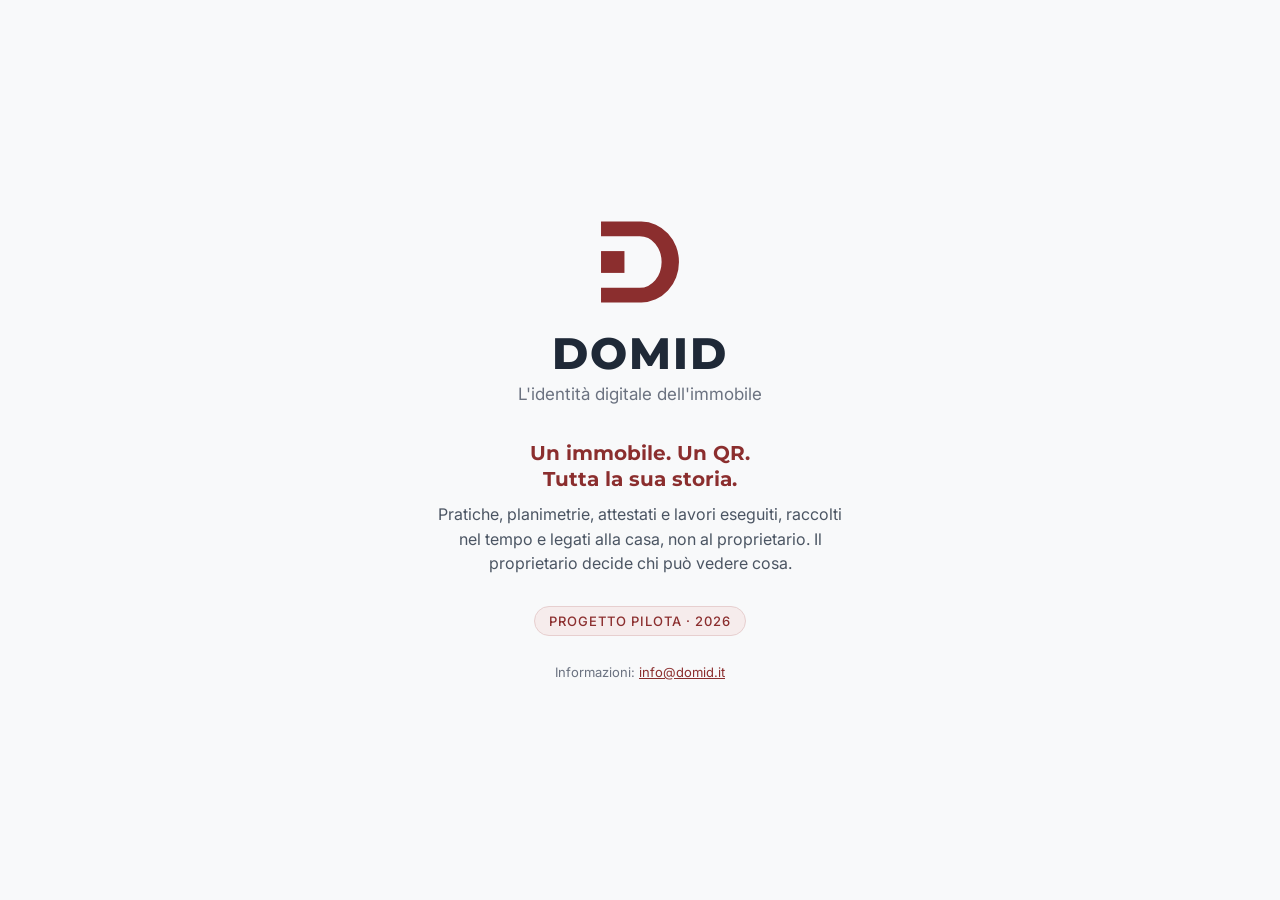
==== index.html @ b62ab7c3 "DOMID: logo fedele al definitivo, foto e dati scheda 000001 Co-Authored-By: Claude Opus 5.5 <noreply" ====
<!doctype html>
<html lang="it">
<head>
<meta charset="utf-8">
<meta name="viewport" content="width=device-width, initial-scale=1">
<meta name="theme-color" content="#8B2E2E">
<title>DOMID</title>
<meta name="description" content="DOMID – L'identità digitale dell'immobile. Un unico QR, tutta la storia della casa.">
<link rel="icon" href="favicon.svg" type="image/svg+xml">
<link href="https://fonts.googleapis.com/css2?family=Montserrat:wght@700;800&family=Inter:wght@400;500&display=swap" rel="stylesheet">
<style>
  *{box-sizing:border-box;margin:0;padding:0}
  body{font-family:Inter,system-ui,sans-serif;background:#F8F9FA;color:#1F2937;min-height:100vh;display:flex;align-items:center;justify-content:center;padding:32px 16px;text-align:center}
  .logo{width:84px;height:84px;margin:0 auto 18px}
  h1{font-family:Montserrat;font-weight:800;font-size:44px;letter-spacing:2px}
  .tag{color:#6B7280;font-size:17px;margin-top:4px}
  .claim{font-family:Montserrat;font-weight:700;font-size:20px;color:#8B2E2E;margin:36px auto 10px;max-width:420px;line-height:1.3}
  p{max-width:420px;margin:0 auto;color:#4B5563;line-height:1.55}
  .soon{display:inline-block;margin-top:30px;font-size:13px;font-weight:500;letter-spacing:1px;text-transform:uppercase;color:#8B2E2E;border:1px solid #E7CFCF;background:#F6ECEC;padding:6px 14px;border-radius:999px}
  a{color:#8B2E2E}
  footer{margin-top:28px;font-size:13px;color:#6B7280}
</style>
</head>
<body>
<main>
  <svg class="logo" viewBox="-2 -2 100.5 104" aria-hidden="true"><path fill="#8B2E2E" d="M0 0H50A46.5 50 0 0 1 50 100H0V82H48A27 32 0 0 0 48 18H0Z"/><rect fill="#8B2E2E" x="0" y="36.5" width="29" height="27"/></svg>
  <h1>DOMID</h1>
  <div class="tag">L'identità digitale dell'immobile</div>
  <div class="claim">Un immobile. Un QR.<br>Tutta la sua storia.</div>
  <p>Pratiche, planimetrie, attestati e lavori eseguiti, raccolti nel tempo e legati alla casa, non al proprietario. Il proprietario decide chi può vedere cosa.</p>
  <div class="soon">Progetto pilota · 2026</div>
  <footer>Informazioni: <a href="mailto:info@domid.it">info@domid.it</a></footer>
</main>
</body>
</html>
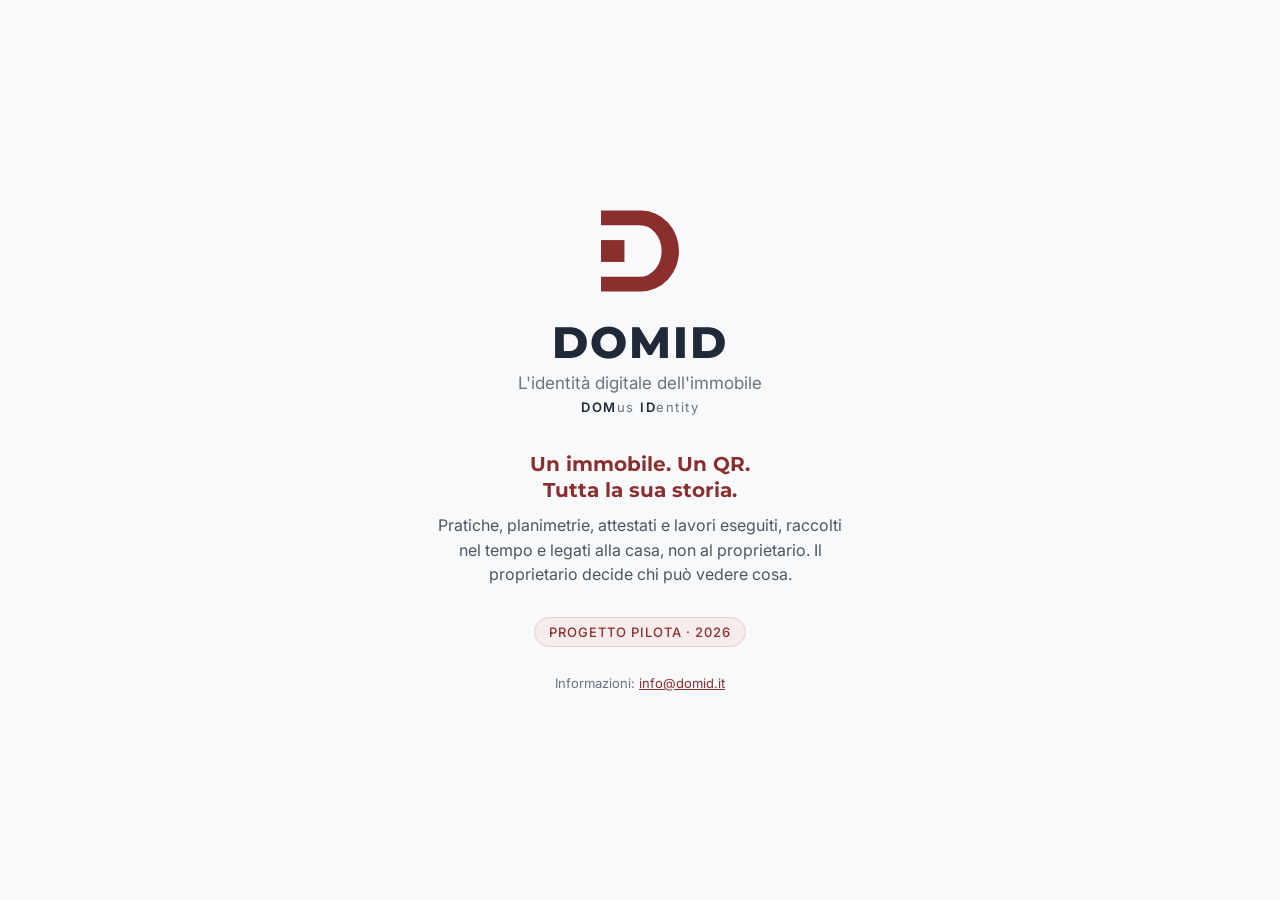
==== commit 060121f5: "DOMID: aggiunto Domus Identity in home Co-Authored-By: Claude Opus 5.5 <noreply@anthropic.com>" ====
--- a/index.html
+++ b/index.html
@@ -14,6 +14,8 @@
   .logo{width:84px;height:84px;margin:0 auto 18px}
   h1{font-family:Montserrat;font-weight:800;font-size:44px;letter-spacing:2px}
   .tag{color:#6B7280;font-size:17px;margin-top:4px}
+  .origine{color:#6B7280;font-size:13px;letter-spacing:1.5px;margin-top:6px}
+  .origine b{color:#1F2937;font-weight:600}
   .claim{font-family:Montserrat;font-weight:700;font-size:20px;color:#8B2E2E;margin:36px auto 10px;max-width:420px;line-height:1.3}
   p{max-width:420px;margin:0 auto;color:#4B5563;line-height:1.55}
   .soon{display:inline-block;margin-top:30px;font-size:13px;font-weight:500;letter-spacing:1px;text-transform:uppercase;color:#8B2E2E;border:1px solid #E7CFCF;background:#F6ECEC;padding:6px 14px;border-radius:999px}
@@ -26,6 +28,7 @@
   <svg class="logo" viewBox="-2 -2 100.5 104" aria-hidden="true"><path fill="#8B2E2E" d="M0 0H50A46.5 50 0 0 1 50 100H0V82H48A27 32 0 0 0 48 18H0Z"/><rect fill="#8B2E2E" x="0" y="36.5" width="29" height="27"/></svg>
   <h1>DOMID</h1>
   <div class="tag">L'identità digitale dell'immobile</div>
+  <div class="origine"><b>DOM</b>us <b>ID</b>entity</div>
   <div class="claim">Un immobile. Un QR.<br>Tutta la sua storia.</div>
   <p>Pratiche, planimetrie, attestati e lavori eseguiti, raccolti nel tempo e legati alla casa, non al proprietario. Il proprietario decide chi può vedere cosa.</p>
   <div class="soon">Progetto pilota · 2026</div>
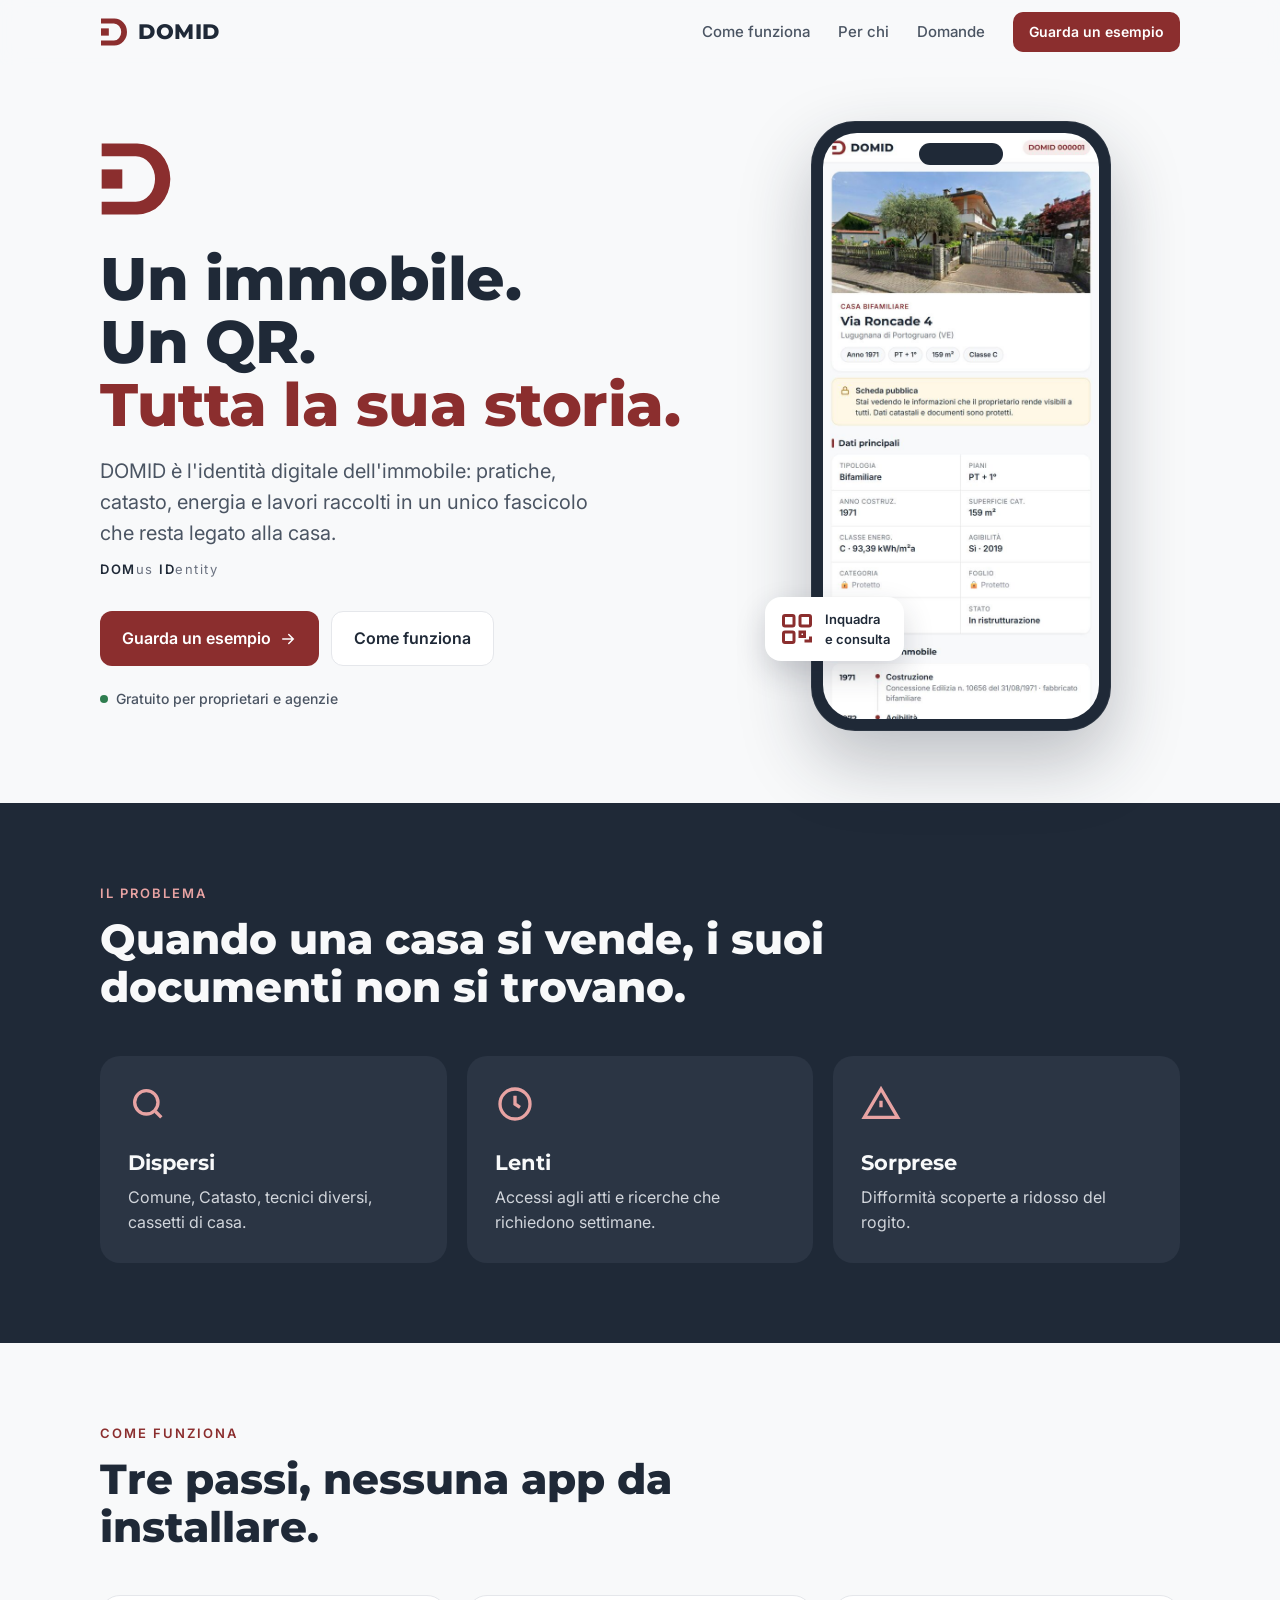
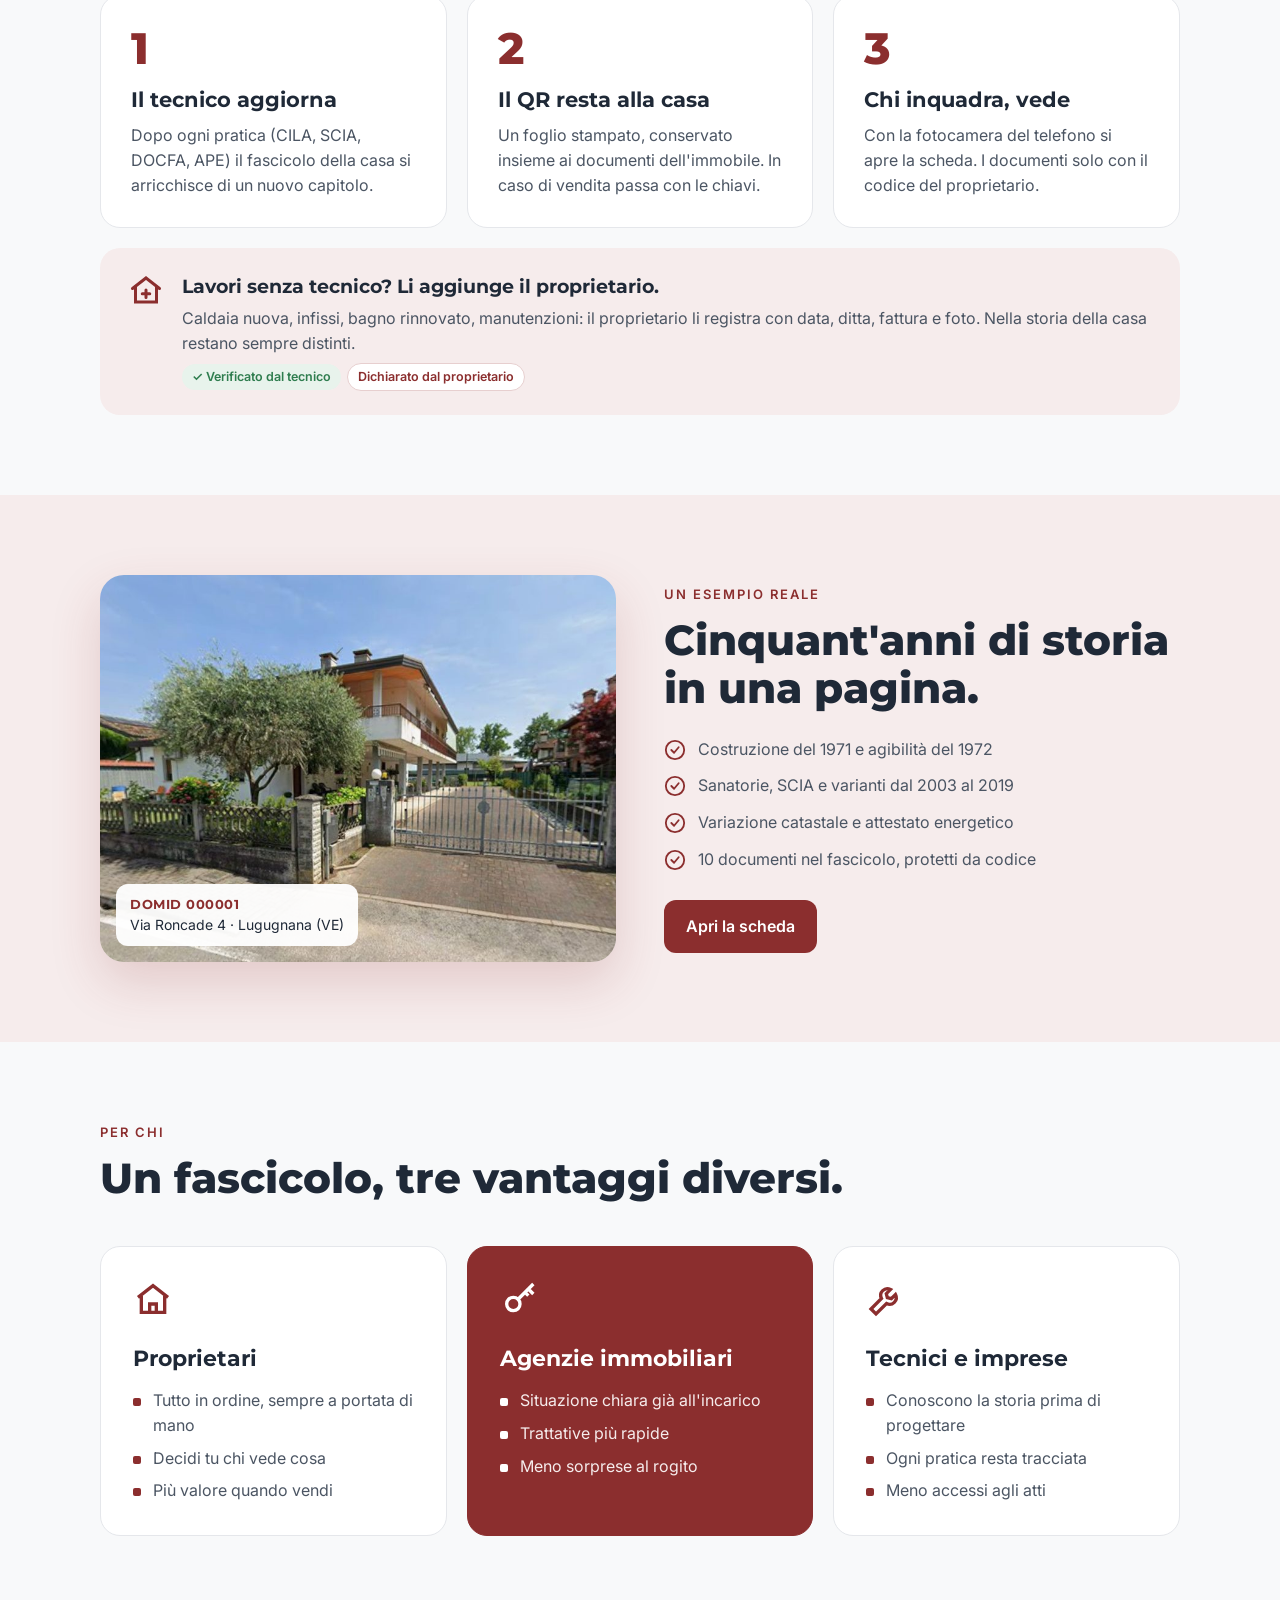
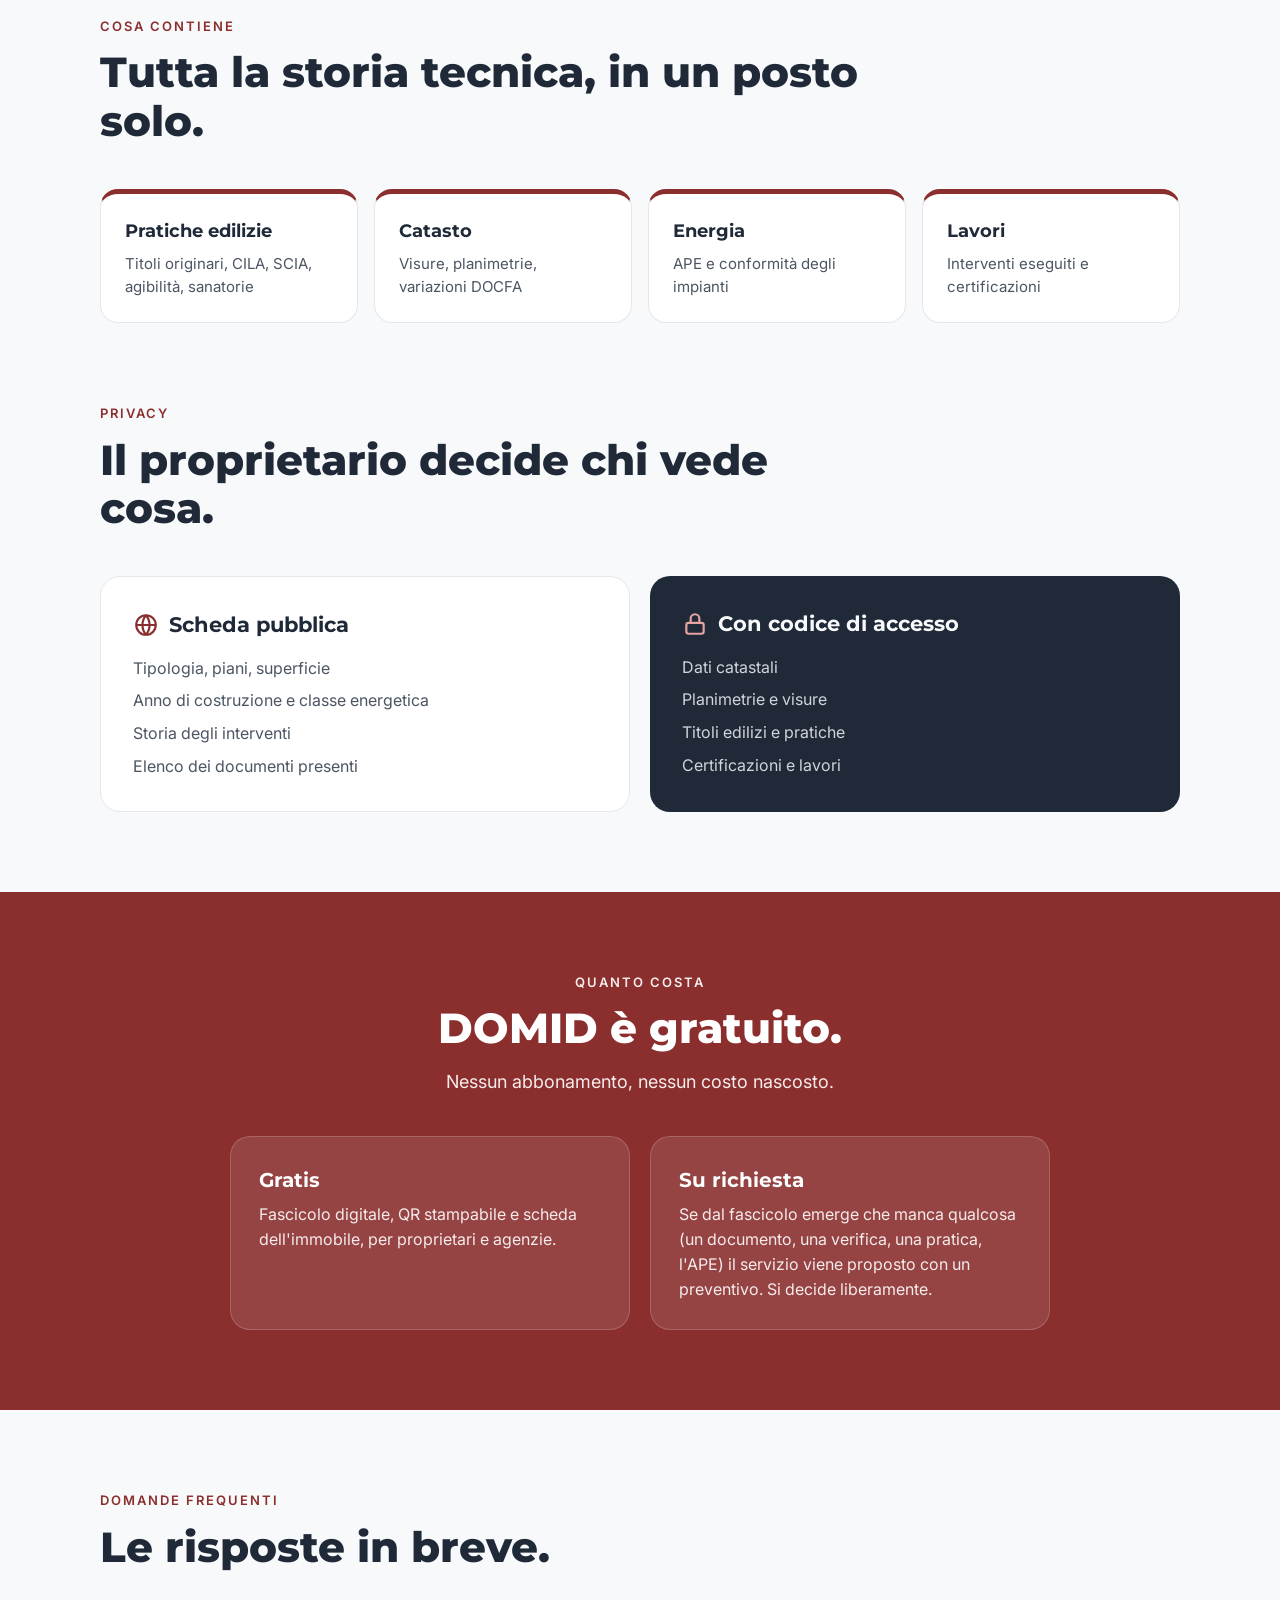
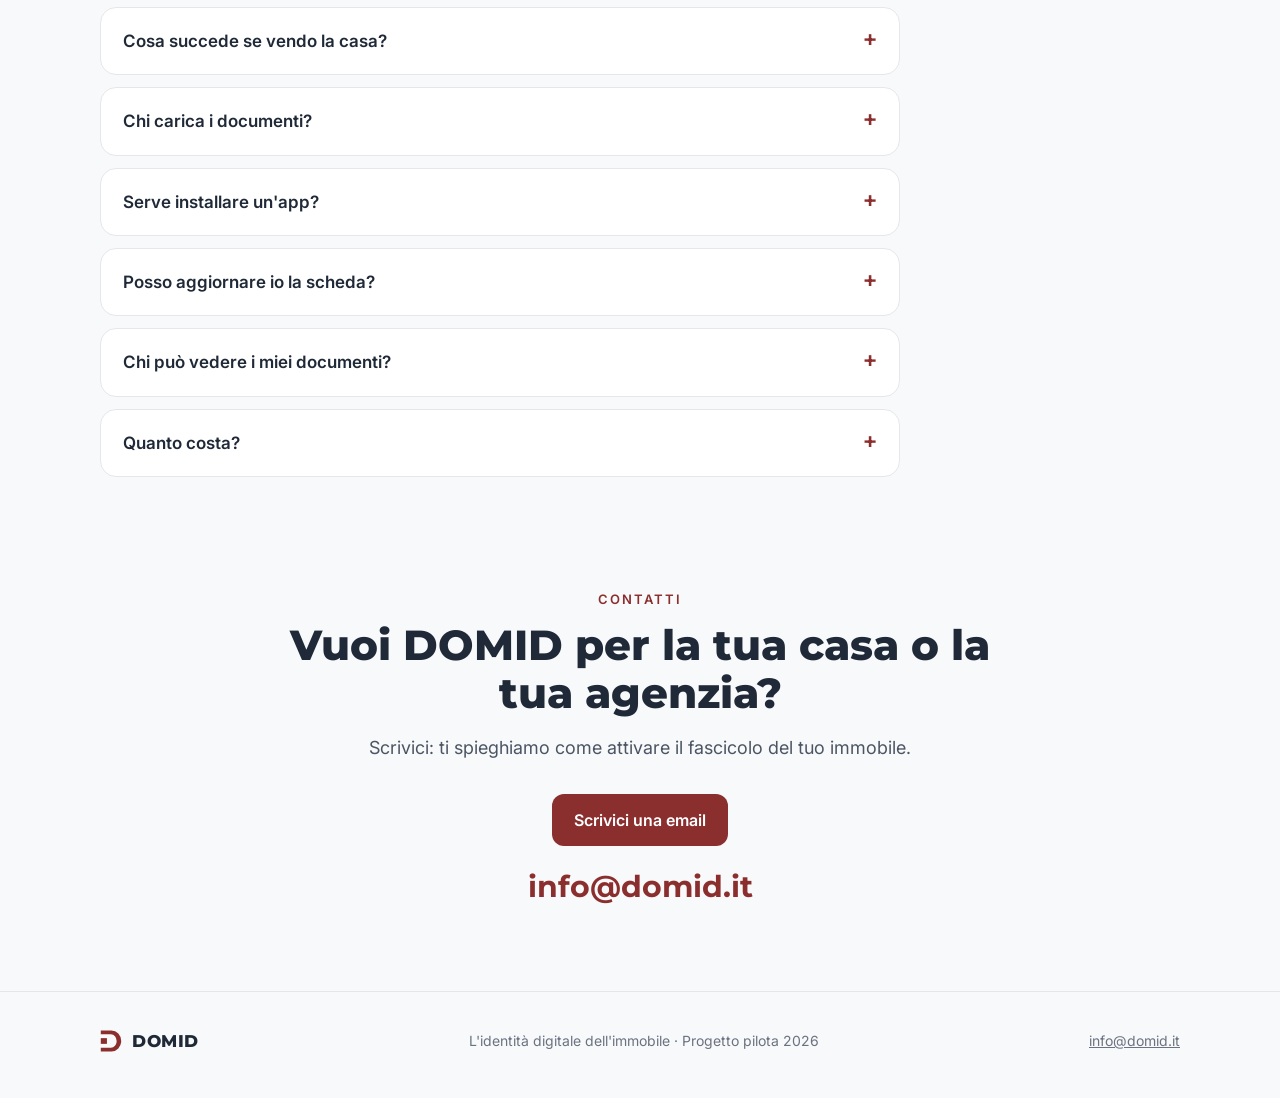
==== commit 6afe3c4f: "DOMID: nuova home page completa Co-Authored-By: Claude Opus 5.5 <noreply@anthropic.com>" ====
--- a/index.html
+++ b/index.html
@@ -2,37 +2,405 @@
 <html lang="it">
 <head>
 <meta charset="utf-8">
-<meta name="viewport" content="width=device-width, initial-scale=1">
+<meta name="viewport" content="width=device-width, initial-scale=1, viewport-fit=cover">
 <meta name="theme-color" content="#8B2E2E">
-<title>DOMID</title>
-<meta name="description" content="DOMID – L'identità digitale dell'immobile. Un unico QR, tutta la storia della casa.">
+<title>DOMID – L'identità digitale dell'immobile</title>
+<meta name="description" content="DOMID è il fascicolo digitale permanente della casa: pratiche, catasto, energia e lavori in un unico QR, legato all'immobile e non al proprietario. Gratuito.">
+<meta property="og:title" content="DOMID – L'identità digitale dell'immobile">
+<meta property="og:description" content="Un immobile. Un QR. Tutta la sua storia.">
+<meta property="og:image" content="https://domid.it/img/scheda-telefono.jpg">
 <link rel="icon" href="favicon.svg" type="image/svg+xml">
-<link href="https://fonts.googleapis.com/css2?family=Montserrat:wght@700;800&family=Inter:wght@400;500&display=swap" rel="stylesheet">
+<link rel="preconnect" href="https://fonts.googleapis.com">
+<link href="https://fonts.googleapis.com/css2?family=Montserrat:wght@600;700;800&family=Inter:wght@400;500;600&display=swap" rel="stylesheet">
 <style>
+  :root{
+    --bordo:#8B2E2E; --bordo-scuro:#6E2222; --bordo-chiaro:#F6ECEC; --rosa:#E8A3A3;
+    --antracite:#1F2937; --antracite-2:#2B3544; --grigio:#6B7280; --testo:#4B5563;
+    --linea:#E5E7EB; --sfondo:#F8F9FA; --bianco:#FFFFFF;
+  }
   *{box-sizing:border-box;margin:0;padding:0}
-  body{font-family:Inter,system-ui,sans-serif;background:#F8F9FA;color:#1F2937;min-height:100vh;display:flex;align-items:center;justify-content:center;padding:32px 16px;text-align:center}
-  .logo{width:84px;height:84px;margin:0 auto 18px}
-  h1{font-family:Montserrat;font-weight:800;font-size:44px;letter-spacing:2px}
-  .tag{color:#6B7280;font-size:17px;margin-top:4px}
-  .origine{color:#6B7280;font-size:13px;letter-spacing:1.5px;margin-top:6px}
-  .origine b{color:#1F2937;font-weight:600}
-  .claim{font-family:Montserrat;font-weight:700;font-size:20px;color:#8B2E2E;margin:36px auto 10px;max-width:420px;line-height:1.3}
-  p{max-width:420px;margin:0 auto;color:#4B5563;line-height:1.55}
-  .soon{display:inline-block;margin-top:30px;font-size:13px;font-weight:500;letter-spacing:1px;text-transform:uppercase;color:#8B2E2E;border:1px solid #E7CFCF;background:#F6ECEC;padding:6px 14px;border-radius:999px}
-  a{color:#8B2E2E}
-  footer{margin-top:28px;font-size:13px;color:#6B7280}
+  html{scroll-behavior:smooth}
+  body{font-family:Inter,system-ui,sans-serif;background:var(--sfondo);color:var(--antracite);line-height:1.55;-webkit-font-smoothing:antialiased}
+  h1,h2,h3,.mont{font-family:Montserrat,system-ui,sans-serif}
+  a{color:inherit}
+  img{max-width:100%;display:block}
+  .wrap{max-width:1120px;margin:0 auto;padding:0 20px}
+  section{padding:80px 0}
+  .eyebrow{font-size:13px;font-weight:600;letter-spacing:2px;text-transform:uppercase;color:var(--bordo);margin-bottom:12px}
+  h2{font-size:clamp(28px,4.4vw,42px);font-weight:800;line-height:1.15;max-width:760px}
+  .lead{font-size:18px;color:var(--testo);max-width:640px;margin-top:16px}
+
+  /* Barra */
+  header{position:sticky;top:0;z-index:20;background:rgba(248,249,250,.88);backdrop-filter:saturate(1.4) blur(10px);-webkit-backdrop-filter:saturate(1.4) blur(10px);border-bottom:1px solid transparent;transition:border-color .2s}
+  header.scrolled{border-bottom-color:var(--linea)}
+  header .wrap{display:flex;align-items:center;justify-content:space-between;height:64px}
+  .brand{display:flex;align-items:center;gap:10px;text-decoration:none;font-family:Montserrat;font-weight:800;font-size:21px;letter-spacing:.5px}
+  .brand svg{width:28px;height:28px}
+  nav{display:flex;gap:28px;align-items:center}
+  nav a{text-decoration:none;font-size:15px;font-weight:500;color:var(--testo)}
+  nav a:hover{color:var(--bordo)}
+  .btn{display:inline-flex;align-items:center;justify-content:center;gap:8px;padding:14px 22px;border-radius:12px;font-weight:600;font-size:16px;text-decoration:none;transition:transform .15s,background .15s;border:0;cursor:pointer;font-family:inherit}
+  .btn:hover{transform:translateY(-1px)}
+  .btn.prim{background:var(--bordo);color:#fff}
+  .btn.prim:hover{background:var(--bordo-scuro)}
+  .btn.sec{background:var(--bianco);color:var(--antracite);border:1px solid var(--linea)}
+  .btn.small{padding:9px 16px;font-size:14px;border-radius:10px}
+  @media (max-width:760px){ nav .link{display:none} }
+
+  /* Apertura */
+  .hero{padding:56px 0 72px}
+  .hero .wrap{display:grid;grid-template-columns:1.15fr .85fr;gap:48px;align-items:center}
+  .hero .logo{width:72px;height:74px;margin-bottom:24px}
+  .hero h1{font-size:clamp(38px,5.6vw,60px);font-weight:800;line-height:1.05;letter-spacing:-.5px}
+  .hero h1 span{color:var(--bordo)}
+  .hero .payoff{font-size:20px;color:var(--testo);margin-top:20px;max-width:520px}
+  .hero .origine{font-size:13px;letter-spacing:1.5px;color:var(--grigio);margin-top:10px}
+  .hero .origine b{color:var(--antracite);font-weight:600}
+  .hero .azioni{display:flex;flex-wrap:wrap;gap:12px;margin-top:32px}
+  .gratis{display:inline-flex;align-items:center;gap:8px;margin-top:22px;font-size:14px;font-weight:500;color:var(--testo)}
+  .gratis i{width:8px;height:8px;border-radius:50%;background:#2F7D4F;display:inline-block}
+
+  .telefono{justify-self:center;width:300px;max-width:78vw;aspect-ratio:300/610;border-radius:44px;background:var(--antracite);padding:12px;box-shadow:0 30px 70px rgba(31,41,55,.28),0 0 0 1px rgba(255,255,255,.06) inset;position:relative}
+  .telefono::before{content:"";position:absolute;top:22px;left:50%;transform:translateX(-50%);width:84px;height:22px;border-radius:12px;background:var(--antracite);z-index:2}
+  .schermo{width:100%;height:100%;border-radius:34px;overflow:hidden;background:#fff;position:relative}
+  .schermo img{width:100%;height:auto;animation:scorri 14s ease-in-out 1.2s infinite alternate}
+  @keyframes scorri{0%,12%{transform:translateY(0)}88%,100%{transform:translateY(calc(-100% + 586px))}}
+  .qr-badge{position:absolute;left:-46px;bottom:70px;background:#fff;border-radius:16px;padding:12px 14px;box-shadow:0 12px 30px rgba(31,41,55,.18);display:flex;align-items:center;gap:10px;font-size:13px;font-weight:600;z-index:3}
+  .qr-badge svg{width:36px;height:36px}
+  @media (max-width:860px){
+    .hero .wrap{grid-template-columns:1fr;gap:56px}
+    .qr-badge{left:-18px}
+  }
+
+  /* Problema */
+  .scuro{background:var(--antracite);color:#F8F9FA}
+  .scuro .eyebrow{color:var(--rosa)}
+  .scuro .lead{color:#D1D5DB}
+  .tre{display:grid;grid-template-columns:repeat(3,1fr);gap:20px;margin-top:44px}
+  .tre .c{background:var(--antracite-2);border-radius:20px;padding:28px}
+  .tre .c svg{width:40px;height:40px;color:var(--rosa);margin-bottom:16px}
+  .tre .c h3{font-size:21px;font-weight:700;margin-bottom:6px}
+  .tre .c p{color:#D1D5DB;font-size:16px}
+  @media (max-width:760px){ .tre{grid-template-columns:1fr} }
+
+  /* Passi */
+  .passi{display:grid;grid-template-columns:repeat(3,1fr);gap:20px;margin-top:44px;counter-reset:p}
+  .passo{background:var(--bianco);border:1px solid var(--linea);border-radius:20px;padding:30px;position:relative}
+  .passo .n{font-family:Montserrat;font-weight:800;font-size:44px;color:var(--bordo);line-height:1;margin-bottom:14px}
+  .passo h3{font-size:21px;font-weight:700;margin-bottom:6px}
+  .passo p{color:var(--testo)}
+  @media (max-width:860px){ .passi{grid-template-columns:1fr} }
+
+.nota-prop{margin-top:20px;display:flex;gap:18px;align-items:flex-start;background:var(--bordo-chiaro);border-radius:20px;padding:24px 28px}
+  .nota-prop svg{flex:0 0 36px;width:36px;height:36px;color:var(--bordo)}
+  .nota-prop h3{font-size:19px;font-weight:700;margin-bottom:4px}
+  .nota-prop p{color:var(--testo)}
+  .badge{display:inline-block;font-size:12.5px;font-weight:600;padding:3px 10px;border-radius:999px;margin:8px 6px 0 0}
+  .badge.tec{background:#E8F3EC;color:#2F7D4F}
+  .badge.pro{background:#fff;color:var(--bordo);border:1px solid #E7CFCF}
+
+  /* Esempio */
+  .esempio{background:var(--bordo-chiaro)}
+  .esempio .wrap{display:grid;grid-template-columns:1fr 1fr;gap:48px;align-items:center}
+  .esempio .foto{border-radius:24px;overflow:hidden;box-shadow:0 20px 50px rgba(139,46,46,.18);position:relative}
+  .esempio .foto img{width:100%;aspect-ratio:4/3;object-fit:cover;object-position:45% 45%}
+  .esempio .foto .tag{position:absolute;left:16px;bottom:16px;background:rgba(255,255,255,.95);border-radius:12px;padding:10px 14px;font-size:14px}
+  .esempio .foto .tag b{display:block;font-family:Montserrat;color:var(--bordo);font-size:13px;letter-spacing:.5px}
+  .lista{list-style:none;margin-top:24px;display:grid;gap:12px}
+  .lista li{display:flex;gap:12px;align-items:flex-start;color:var(--testo)}
+  .lista li svg{flex:0 0 22px;width:22px;height:22px;color:var(--bordo);margin-top:2px}
+  @media (max-width:860px){ .esempio .wrap{grid-template-columns:1fr} }
+
+  /* Per chi */
+  .chi{display:grid;grid-template-columns:repeat(3,1fr);gap:20px;margin-top:44px}
+  .chi .c{border-radius:20px;padding:32px;background:var(--bianco);border:1px solid var(--linea)}
+  .chi .c.evid{background:var(--bordo);color:#fff;border-color:var(--bordo)}
+  .chi .c svg{width:40px;height:40px;color:var(--bordo);margin-bottom:16px}
+  .chi .c.evid svg{color:#fff}
+  .chi .c h3{font-size:22px;font-weight:700;margin-bottom:12px}
+  .chi .c ul{list-style:none;display:grid;gap:8px}
+  .chi .c li{padding-left:20px;position:relative;color:var(--testo)}
+  .chi .c.evid li{color:var(--bordo-chiaro)}
+  .chi .c li::before{content:"";position:absolute;left:0;top:10px;width:8px;height:8px;border-radius:2px;background:var(--bordo)}
+  .chi .c.evid li::before{background:#fff}
+  @media (max-width:860px){ .chi{grid-template-columns:1fr} }
+
+  /* Contenuto */
+  .quattro{display:grid;grid-template-columns:repeat(4,1fr);gap:16px;margin-top:44px}
+  .quattro .c{background:var(--bianco);border:1px solid var(--linea);border-top:5px solid var(--bordo);border-radius:18px;padding:24px}
+  .quattro .c h3{font-size:18px;font-weight:700;margin-bottom:6px}
+  .quattro .c p{font-size:15px;color:var(--testo)}
+  @media (max-width:860px){ .quattro{grid-template-columns:1fr 1fr} }
+  @media (max-width:480px){ .quattro{grid-template-columns:1fr} }
+
+  /* Privacy */
+  .privacy{display:grid;grid-template-columns:1fr 1fr;gap:20px;margin-top:44px}
+  .privacy .c{border-radius:20px;padding:32px}
+  .privacy .pub{background:var(--bianco);border:1px solid var(--linea)}
+  .privacy .prot{background:var(--antracite);color:#F8F9FA}
+  .privacy h3{font-size:21px;font-weight:700;display:flex;align-items:center;gap:10px;margin-bottom:14px}
+  .privacy h3 svg{width:26px;height:26px;color:var(--bordo)}
+  .privacy .prot h3 svg{color:var(--rosa)}
+  .privacy ul{list-style:none;display:grid;gap:8px;color:var(--testo)}
+  .privacy .prot ul{color:#D1D5DB}
+  @media (max-width:760px){ .privacy{grid-template-columns:1fr} }
+
+  /* Gratuito */
+  .gratuito{background:var(--bordo);color:#fff;text-align:center}
+  .gratuito .eyebrow{color:var(--bordo-chiaro)}
+  .gratuito h2{margin:0 auto;color:#fff}
+  .gratuito .lead{color:var(--bordo-chiaro);margin:16px auto 0}
+  .gratuito .due{display:grid;grid-template-columns:1fr 1fr;gap:20px;max-width:820px;margin:40px auto 0;text-align:left}
+  .gratuito .due .c{background:rgba(255,255,255,.1);border:1px solid rgba(255,255,255,.18);border-radius:20px;padding:28px}
+  .gratuito .due h3{font-size:20px;margin-bottom:6px}
+  .gratuito .due p{color:var(--bordo-chiaro)}
+  @media (max-width:760px){ .gratuito .due{grid-template-columns:1fr} }
+
+  /* FAQ */
+  .faq{max-width:800px;margin-top:36px}
+  details{background:var(--bianco);border:1px solid var(--linea);border-radius:16px;padding:0 22px;margin-bottom:12px}
+  summary{list-style:none;cursor:pointer;padding:20px 0;font-weight:600;font-size:17px;display:flex;justify-content:space-between;gap:16px}
+  summary::-webkit-details-marker{display:none}
+  summary::after{content:"+";font-family:Montserrat;font-size:24px;line-height:1;color:var(--bordo);transition:transform .2s}
+  details[open] summary::after{transform:rotate(45deg)}
+  details p{padding:0 0 20px;color:var(--testo)}
+
+  /* Contatti */
+  .contatti{text-align:center}
+  .contatti h2{margin:0 auto}
+  .contatti .lead{margin:16px auto 32px}
+  .mail{font-family:Montserrat;font-weight:700;font-size:clamp(22px,4vw,30px);color:var(--bordo);text-decoration:none;display:inline-block;margin-top:18px}
+
+  footer{border-top:1px solid var(--linea);padding:36px 0 44px;font-size:14px;color:var(--grigio)}
+  footer .wrap{display:flex;flex-wrap:wrap;justify-content:space-between;gap:16px;align-items:center}
+  footer .brand{font-size:17px;color:var(--antracite)}
+  footer .brand svg{width:22px;height:22px}
+
+  /* Comparsa allo scorrimento */
+  .rivela{opacity:0;transform:translateY(18px);transition:opacity .7s ease,transform .7s ease}
+  .rivela.vista{opacity:1;transform:none}
+  @media (prefers-reduced-motion:reduce){
+    html{scroll-behavior:auto}
+    .rivela{opacity:1;transform:none;transition:none}
+    .schermo img{animation:none}
+  }
 </style>
 </head>
 <body>
+
+<svg width="0" height="0" style="position:absolute" aria-hidden="true">
+  <symbol id="d" viewBox="-2 -2 100.5 104"><path fill="#8B2E2E" d="M0 0H50A46.5 50 0 0 1 50 100H0V82H48A27 32 0 0 0 48 18H0Z"/><rect fill="#8B2E2E" x="0" y="36.5" width="29" height="27"/></symbol>
+  <symbol id="i-ok" viewBox="0 0 24 24"><circle cx="12" cy="12" r="10" fill="none" stroke="currentColor" stroke-width="2"/><path d="m8 12 3 3 5-6" fill="none" stroke="currentColor" stroke-width="2" stroke-linecap="round" stroke-linejoin="round"/></symbol>
+</svg>
+
+<header id="top">
+  <div class="wrap">
+    <a class="brand" href="#"><svg><use href="#d"/></svg>DOMID</a>
+    <nav>
+      <a class="link" href="#come">Come funziona</a>
+      <a class="link" href="#chi">Per chi</a>
+      <a class="link" href="#faq">Domande</a>
+      <a class="btn prim small" href="000001/">Guarda un esempio</a>
+    </nav>
+  </div>
+</header>
+
 <main>
-  <svg class="logo" viewBox="-2 -2 100.5 104" aria-hidden="true"><path fill="#8B2E2E" d="M0 0H50A46.5 50 0 0 1 50 100H0V82H48A27 32 0 0 0 48 18H0Z"/><rect fill="#8B2E2E" x="0" y="36.5" width="29" height="27"/></svg>
-  <h1>DOMID</h1>
-  <div class="tag">L'identità digitale dell'immobile</div>
-  <div class="origine"><b>DOM</b>us <b>ID</b>entity</div>
-  <div class="claim">Un immobile. Un QR.<br>Tutta la sua storia.</div>
-  <p>Pratiche, planimetrie, attestati e lavori eseguiti, raccolti nel tempo e legati alla casa, non al proprietario. Il proprietario decide chi può vedere cosa.</p>
-  <div class="soon">Progetto pilota · 2026</div>
-  <footer>Informazioni: <a href="mailto:info@domid.it">info@domid.it</a></footer>
+
+<section class="hero">
+  <div class="wrap">
+    <div>
+      <svg class="logo" aria-hidden="true"><use href="#d"/></svg>
+      <h1>Un immobile.<br>Un&nbsp;QR.<br><span>Tutta la sua storia.</span></h1>
+      <p class="payoff">DOMID è l'identità digitale dell'immobile: pratiche, catasto, energia e lavori raccolti in un unico fascicolo che resta legato alla casa.</p>
+      <p class="origine"><b>DOM</b>us <b>ID</b>entity</p>
+      <div class="azioni">
+        <a class="btn prim" href="000001/">Guarda un esempio
+          <svg width="18" height="18" viewBox="0 0 24 24" fill="none" stroke="currentColor" stroke-width="2" stroke-linecap="round"><path d="M5 12h14M13 6l6 6-6 6"/></svg></a>
+        <a class="btn sec" href="#come">Come funziona</a>
+      </div>
+      <p class="gratis"><i></i>Gratuito per proprietari e agenzie</p>
+    </div>
+    <div class="telefono" role="img" aria-label="La scheda DOMID di una casa vista dal telefono">
+      <div class="schermo"><img src="img/scheda-telefono.jpg" alt=""></div>
+      <div class="qr-badge">
+        <svg viewBox="0 0 24 24" fill="none" stroke="#8B2E2E" stroke-width="2"><rect x="3" y="3" width="7" height="7" rx="1"/><rect x="14" y="3" width="7" height="7" rx="1"/><rect x="3" y="14" width="7" height="7" rx="1"/><path d="M14 14h3v3h-3zM20 14v.01M14 20h.01M17 20h4v-3"/></svg>
+        Inquadra<br>e consulta
+      </div>
+    </div>
+  </div>
+</section>
+
+<section class="scuro">
+  <div class="wrap">
+    <p class="eyebrow">Il problema</p>
+    <h2 class="rivela">Quando una casa si vende, i suoi documenti non si trovano.</h2>
+    <div class="tre">
+      <div class="c rivela">
+        <svg viewBox="0 0 24 24" fill="none" stroke="currentColor" stroke-width="2"><circle cx="11" cy="11" r="7"/><path d="m20 20-3.5-3.5"/></svg>
+        <h3>Dispersi</h3><p>Comune, Catasto, tecnici diversi, cassetti di casa.</p>
+      </div>
+      <div class="c rivela">
+        <svg viewBox="0 0 24 24" fill="none" stroke="currentColor" stroke-width="2"><circle cx="12" cy="12" r="9"/><path d="M12 7v5l3 2"/></svg>
+        <h3>Lenti</h3><p>Accessi agli atti e ricerche che richiedono settimane.</p>
+      </div>
+      <div class="c rivela">
+        <svg viewBox="0 0 24 24" fill="none" stroke="currentColor" stroke-width="2"><path d="M12 3 2 20h20L12 3z"/><path d="M12 10v4M12 17v.01"/></svg>
+        <h3>Sorprese</h3><p>Difformità scoperte a ridosso del rogito.</p>
+      </div>
+    </div>
+  </div>
+</section>
+
+<section id="come">
+  <div class="wrap">
+    <p class="eyebrow">Come funziona</p>
+    <h2 class="rivela">Tre passi, nessuna app da installare.</h2>
+    <div class="passi">
+      <div class="passo rivela"><div class="n">1</div><h3>Il tecnico aggiorna</h3><p>Dopo ogni pratica (CILA, SCIA, DOCFA, APE) il fascicolo della casa si arricchisce di un nuovo capitolo.</p></div>
+      <div class="passo rivela"><div class="n">2</div><h3>Il QR resta alla casa</h3><p>Un foglio stampato, conservato insieme ai documenti dell'immobile. In caso di vendita passa con le chiavi.</p></div>
+      <div class="passo rivela"><div class="n">3</div><h3>Chi inquadra, vede</h3><p>Con la fotocamera del telefono si apre la scheda. I documenti solo con il codice del proprietario.</p></div>
+    </div>
+    <div class="nota-prop rivela">
+      <svg viewBox="0 0 24 24" fill="none" stroke="currentColor" stroke-width="2" stroke-linecap="round"><path d="M3 11 12 4l9 7"/><path d="M5 10v10h14V10"/><path d="M12 12v5M9.5 14.5h5"/></svg>
+      <div>
+        <h3>Lavori senza tecnico? Li aggiunge il proprietario.</h3>
+        <p>Caldaia nuova, infissi, bagno rinnovato, manutenzioni: il proprietario li registra con data, ditta, fattura e foto. Nella storia della casa restano sempre distinti.</p>
+        <span class="badge tec">✓ Verificato dal tecnico</span><span class="badge pro">Dichiarato dal proprietario</span>
+      </div>
+    </div>
+  </div>
+</section>
+
+<section class="esempio">
+  <div class="wrap">
+    <div class="foto rivela">
+      <img src="000001/casa.jpg" alt="La casa di Via Roncade 4 a Lugugnana di Portogruaro" loading="lazy">
+      <div class="tag"><b>DOMID 000001</b>Via Roncade 4 · Lugugnana (VE)</div>
+    </div>
+    <div>
+      <p class="eyebrow">Un esempio reale</p>
+      <h2 class="rivela">Cinquant'anni di storia in una pagina.</h2>
+      <ul class="lista">
+        <li><svg><use href="#i-ok"/></svg>Costruzione del 1971 e agibilità del 1972</li>
+        <li><svg><use href="#i-ok"/></svg>Sanatorie, SCIA e varianti dal 2003 al 2019</li>
+        <li><svg><use href="#i-ok"/></svg>Variazione catastale e attestato energetico</li>
+        <li><svg><use href="#i-ok"/></svg>10 documenti nel fascicolo, protetti da codice</li>
+      </ul>
+      <div class="azioni" style="margin-top:28px"><a class="btn prim" href="000001/">Apri la scheda</a></div>
+    </div>
+  </div>
+</section>
+
+<section id="chi">
+  <div class="wrap">
+    <p class="eyebrow">Per chi</p>
+    <h2 class="rivela">Un fascicolo, tre vantaggi diversi.</h2>
+    <div class="chi">
+      <div class="c rivela">
+        <svg viewBox="0 0 24 24" fill="none" stroke="currentColor" stroke-width="2"><path d="M3 11 12 4l9 7"/><path d="M5 10v10h14V10"/><path d="M10 20v-5h4v5"/></svg>
+        <h3>Proprietari</h3>
+        <ul><li>Tutto in ordine, sempre a portata di mano</li><li>Decidi tu chi vede cosa</li><li>Più valore quando vendi</li></ul>
+      </div>
+      <div class="c evid rivela">
+        <svg viewBox="0 0 24 24" fill="none" stroke="currentColor" stroke-width="2"><circle cx="8" cy="15" r="4"/><path d="m11 12 9-9M17 6l3 3M15 8l2 2"/></svg>
+        <h3>Agenzie immobiliari</h3>
+        <ul><li>Situazione chiara già all'incarico</li><li>Trattative più rapide</li><li>Meno sorprese al rogito</li></ul>
+      </div>
+      <div class="c rivela">
+        <svg viewBox="0 0 24 24" fill="none" stroke="currentColor" stroke-width="2"><path d="M14.7 6.3a4 4 0 0 0-5.4 5.4L3 18l3 3 6.3-6.3a4 4 0 0 0 5.4-5.4l-2.5 2.5-2.4-.6-.6-2.4z"/></svg>
+        <h3>Tecnici e imprese</h3>
+        <ul><li>Conoscono la storia prima di progettare</li><li>Ogni pratica resta tracciata</li><li>Meno accessi agli atti</li></ul>
+      </div>
+    </div>
+  </div>
+</section>
+
+<section style="padding-top:0">
+  <div class="wrap">
+    <p class="eyebrow">Cosa contiene</p>
+    <h2 class="rivela">Tutta la storia tecnica, in un posto solo.</h2>
+    <div class="quattro">
+      <div class="c rivela"><h3>Pratiche edilizie</h3><p>Titoli originari, CILA, SCIA, agibilità, sanatorie</p></div>
+      <div class="c rivela"><h3>Catasto</h3><p>Visure, planimetrie, variazioni DOCFA</p></div>
+      <div class="c rivela"><h3>Energia</h3><p>APE e conformità degli impianti</p></div>
+      <div class="c rivela"><h3>Lavori</h3><p>Interventi eseguiti e certificazioni</p></div>
+    </div>
+  </div>
+</section>
+
+<section style="padding-top:0">
+  <div class="wrap">
+    <p class="eyebrow">Privacy</p>
+    <h2 class="rivela">Il proprietario decide chi vede cosa.</h2>
+    <div class="privacy">
+      <div class="c pub rivela">
+        <h3><svg viewBox="0 0 24 24" fill="none" stroke="currentColor" stroke-width="2"><circle cx="12" cy="12" r="9"/><path d="M3 12h18M12 3a14 14 0 0 1 0 18M12 3a14 14 0 0 0 0 18"/></svg>Scheda pubblica</h3>
+        <ul><li>Tipologia, piani, superficie</li><li>Anno di costruzione e classe energetica</li><li>Storia degli interventi</li><li>Elenco dei documenti presenti</li></ul>
+      </div>
+      <div class="c prot rivela">
+        <h3><svg viewBox="0 0 24 24" fill="none" stroke="currentColor" stroke-width="2"><rect x="4" y="11" width="16" height="10" rx="2"/><path d="M8 11V7a4 4 0 0 1 8 0v4"/></svg>Con codice di accesso</h3>
+        <ul><li>Dati catastali</li><li>Planimetrie e visure</li><li>Titoli edilizi e pratiche</li><li>Certificazioni e lavori</li></ul>
+      </div>
+    </div>
+  </div>
+</section>
+
+<section class="gratuito">
+  <div class="wrap">
+    <p class="eyebrow">Quanto costa</p>
+    <h2 class="rivela">DOMID è gratuito.</h2>
+    <p class="lead">Nessun abbonamento, nessun costo nascosto.</p>
+    <div class="due">
+      <div class="c rivela"><h3>Gratis</h3><p>Fascicolo digitale, QR stampabile e scheda dell'immobile, per proprietari e agenzie.</p></div>
+      <div class="c rivela"><h3>Su richiesta</h3><p>Se dal fascicolo emerge che manca qualcosa (un documento, una verifica, una pratica, l'APE) il servizio viene proposto con un preventivo. Si decide liberamente.</p></div>
+    </div>
+  </div>
+</section>
+
+<section id="faq">
+  <div class="wrap">
+    <p class="eyebrow">Domande frequenti</p>
+    <h2>Le risposte in breve.</h2>
+    <div class="faq">
+      <details><summary>Cosa succede se vendo la casa?</summary><p>Il fascicolo resta all'immobile. Il QR passa al nuovo proprietario insieme alle chiavi e la storia continua da dove si era fermata.</p></details>
+      <details><summary>Chi carica i documenti?</summary><p>Un tecnico abilitato, dopo aver verificato i documenti. È questo che rende il fascicolo affidabile per agenzie, notai e banche.</p></details>
+      <details><summary>Serve installare un'app?</summary><p>No. Basta la fotocamera del telefono: il QR apre la scheda nel browser.</p></details>
+      <details><summary>Posso aggiornare io la scheda?</summary><p>Sì, per i lavori che non richiedono un tecnico: caldaia, infissi, manutenzioni, rinnovi interni. Li inserisci tu con fatture e foto e compaiono come "dichiarati dal proprietario". Pratiche edilizie e catasto restano invece di competenza del tecnico, così il fascicolo rimane affidabile.</p></details>
+      <details><summary>Chi può vedere i miei documenti?</summary><p>Solo chi riceve dal proprietario il codice di accesso. Senza codice si vede soltanto la scheda pubblica.</p></details>
+      <details><summary>Quanto costa?</summary><p>DOMID è gratuito. Solo se manca qualcosa viene proposto il servizio necessario, con un preventivo e senza alcun obbligo.</p></details>
+    </div>
+  </div>
+</section>
+
+<section class="contatti" style="padding-top:20px">
+  <div class="wrap">
+    <p class="eyebrow">Contatti</p>
+    <h2 class="rivela">Vuoi DOMID per la tua casa o la tua agenzia?</h2>
+    <p class="lead">Scrivici: ti spieghiamo come attivare il fascicolo del tuo immobile.</p>
+    <a class="btn prim" href="mailto:info@domid.it?subject=Informazioni%20DOMID">Scrivici una email</a><br>
+    <a class="mail" href="mailto:info@domid.it?subject=Informazioni%20DOMID">info@domid.it</a>
+  </div>
+</section>
+
 </main>
+
+<footer>
+  <div class="wrap">
+    <a class="brand" href="#"><svg><use href="#d"/></svg>DOMID</a>
+    <span>L'identità digitale dell'immobile · Progetto pilota 2026</span>
+    <a href="mailto:info@domid.it">info@domid.it</a>
+  </div>
+</footer>
+
+<script>
+  const h = document.querySelector("header");
+  addEventListener("scroll", () => h.classList.toggle("scrolled", scrollY > 8), {passive:true});
+  const els = document.querySelectorAll(".rivela");
+  if ("IntersectionObserver" in window) {
+    const io = new IntersectionObserver(es => es.forEach(e => { if (e.isIntersecting) { e.target.classList.add("vista"); io.unobserve(e.target); } }), {threshold:.12});
+    els.forEach(el => io.observe(el));
+  } else els.forEach(el => el.classList.add("vista"));
+</script>
 </body>
 </html>
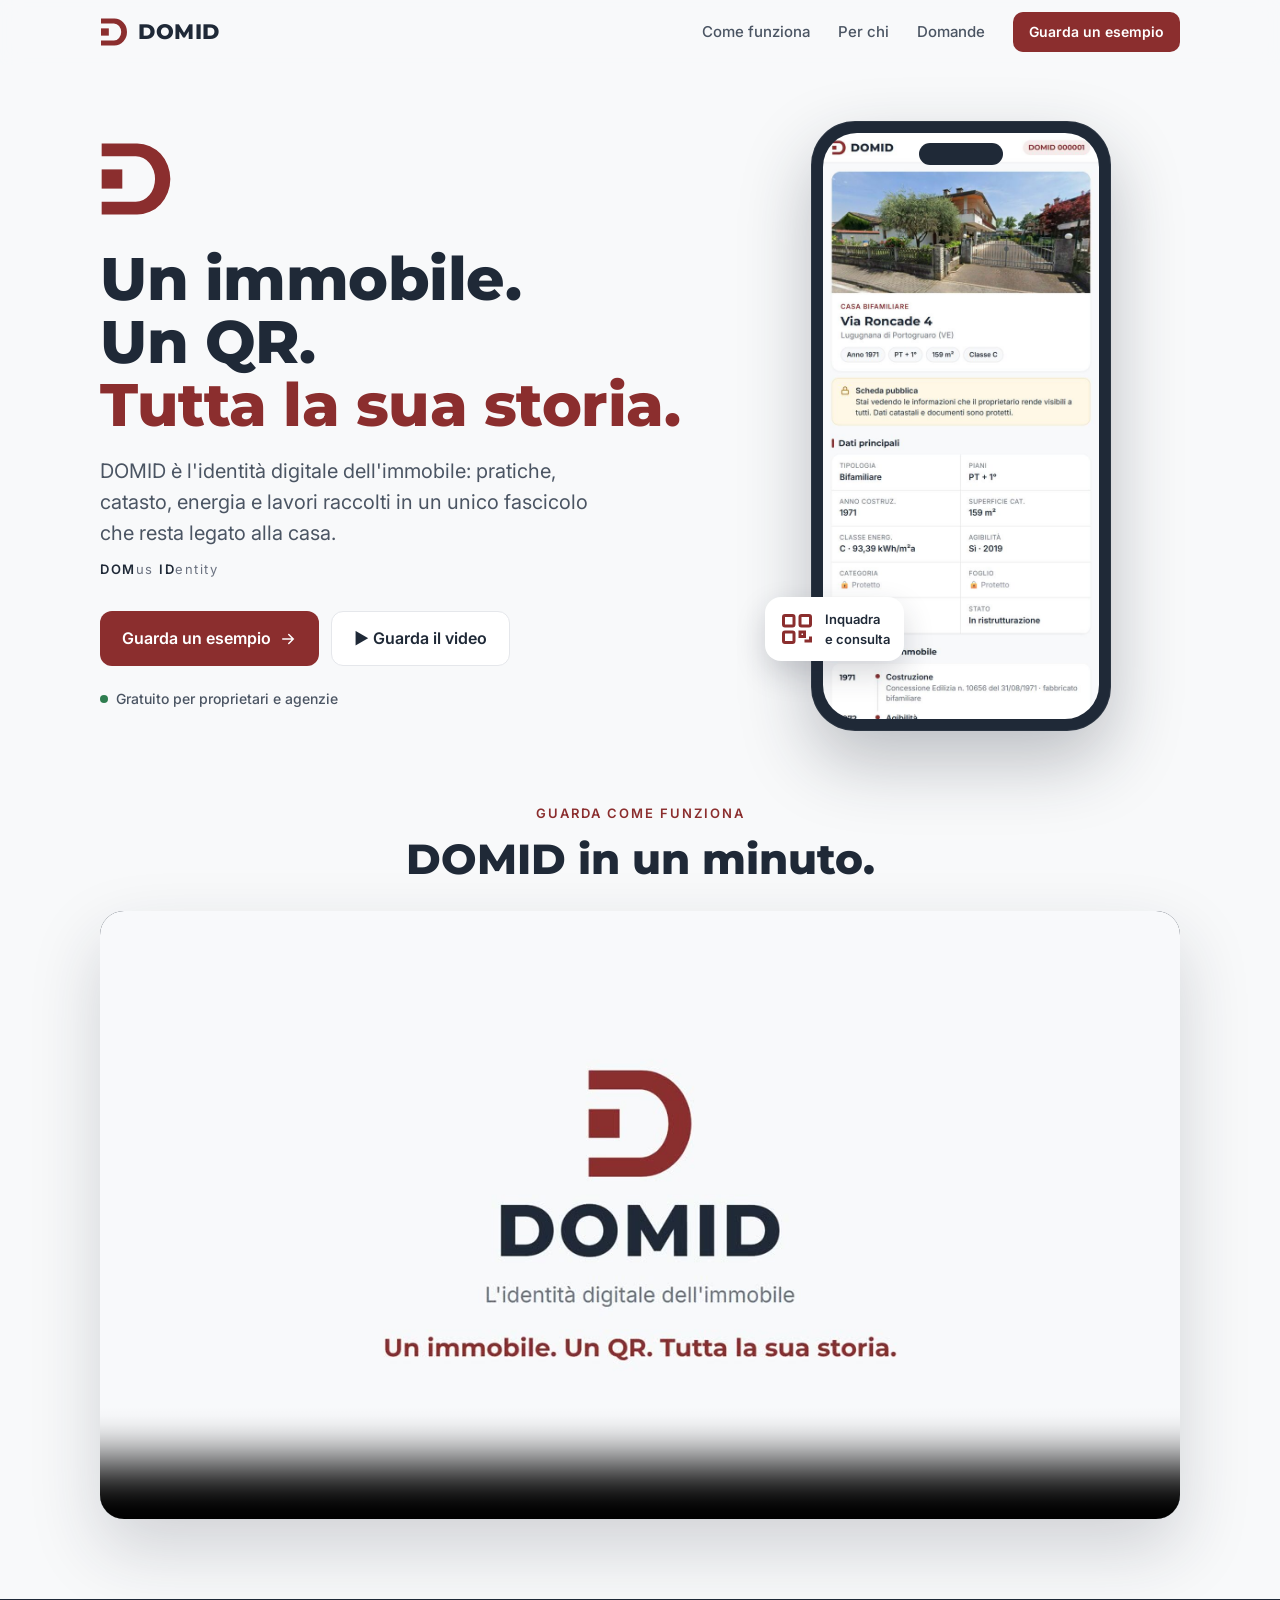
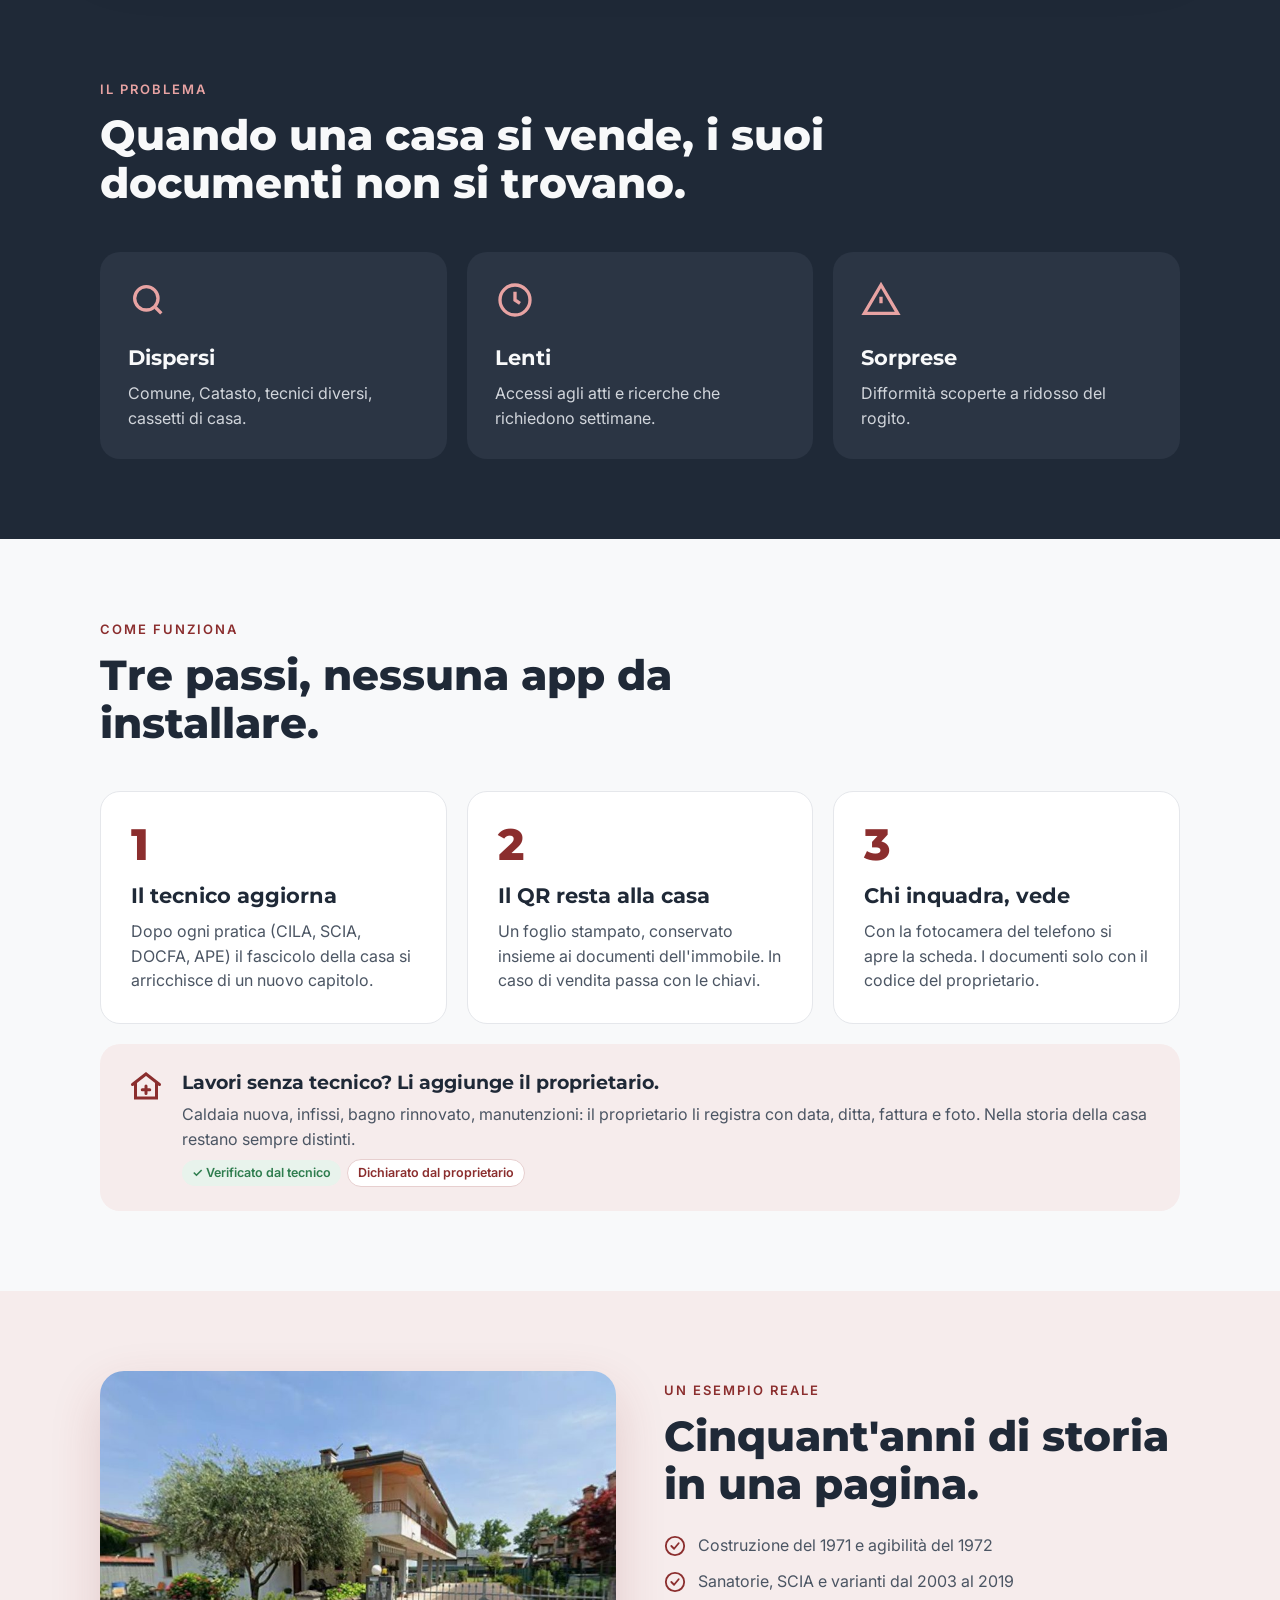
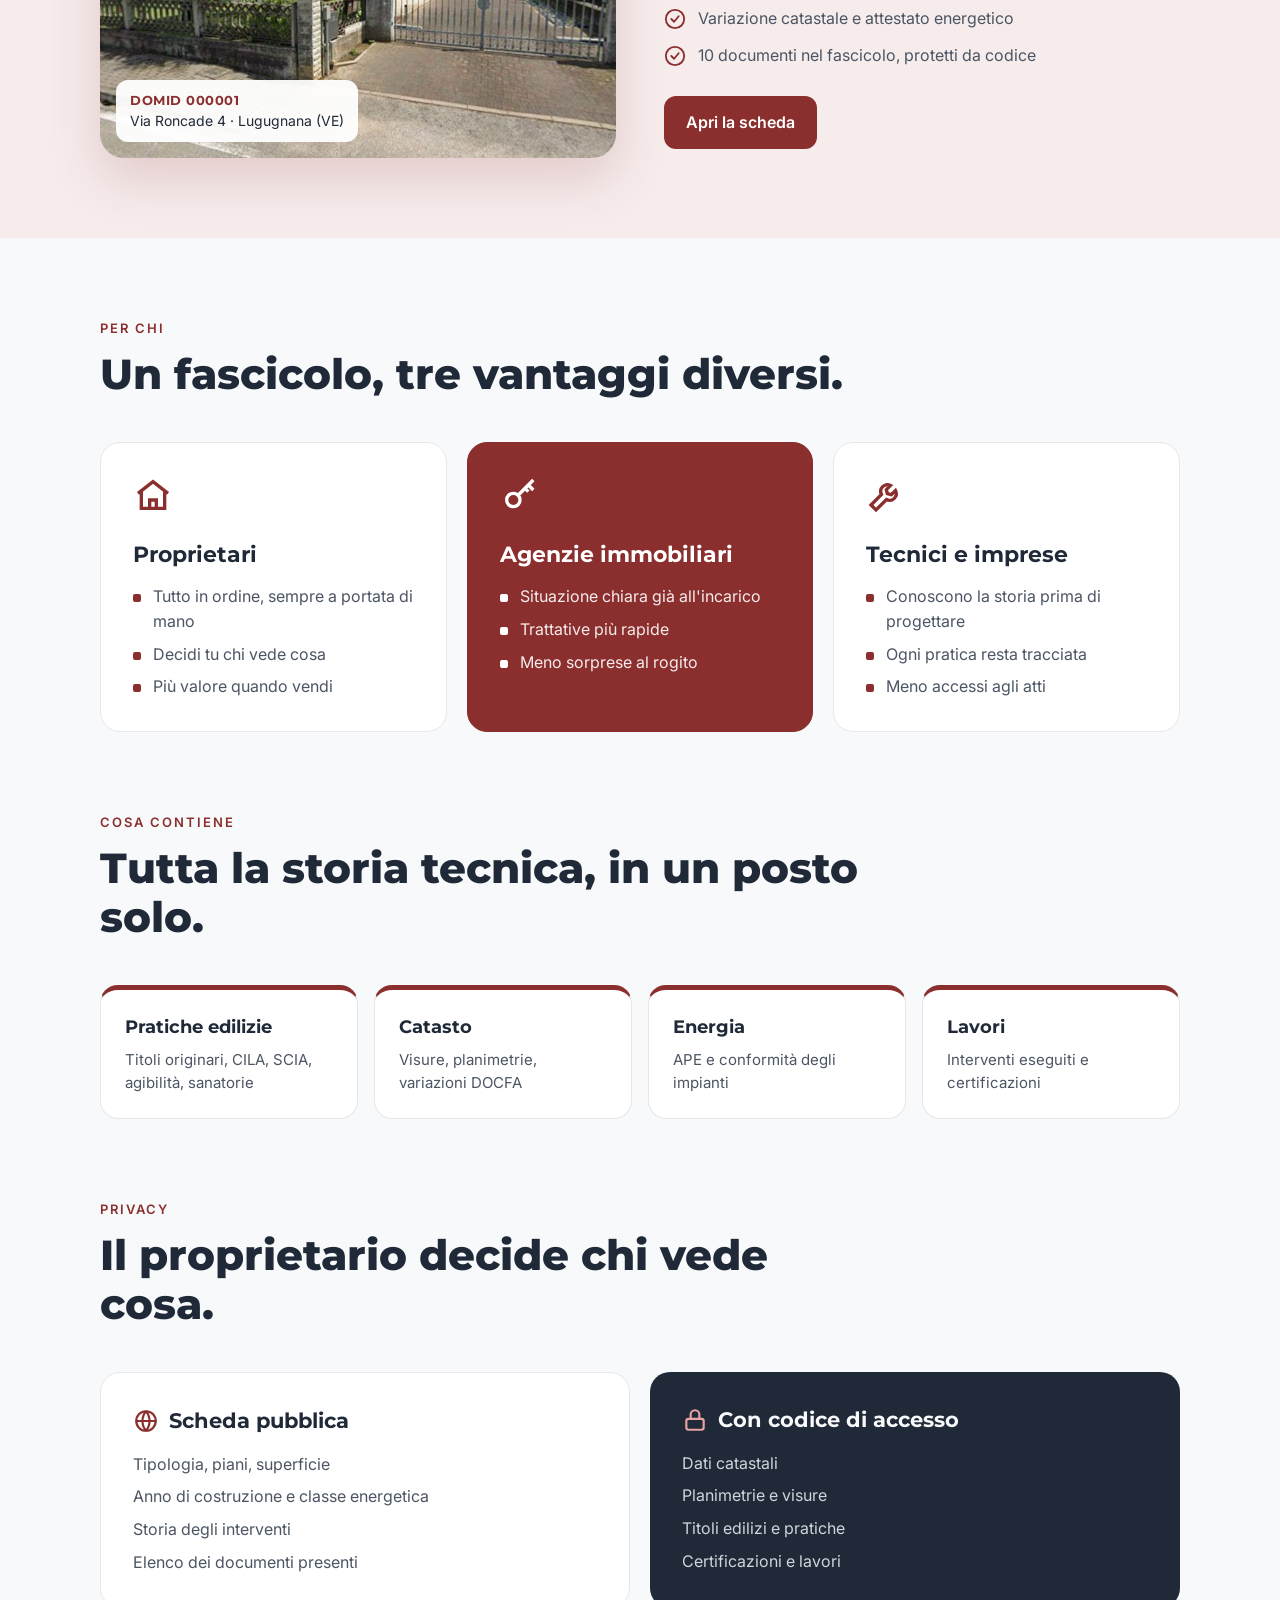
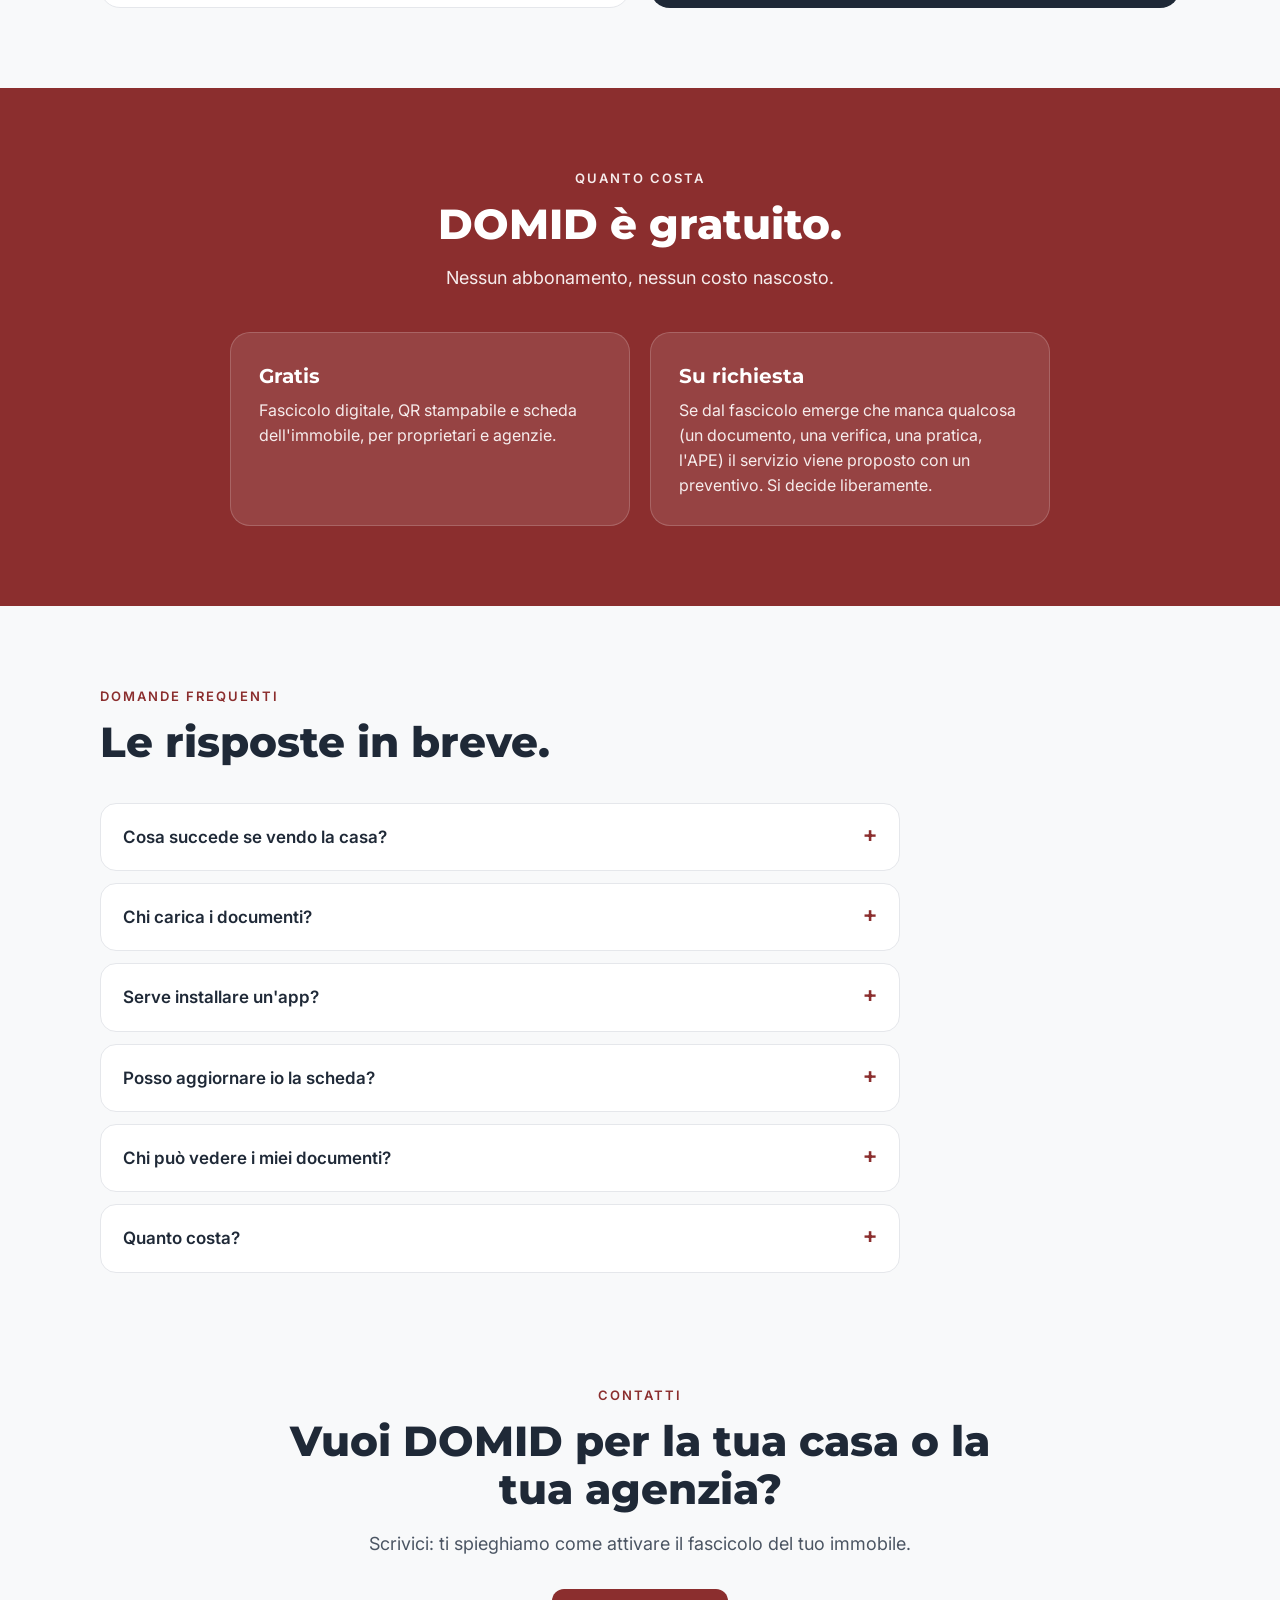
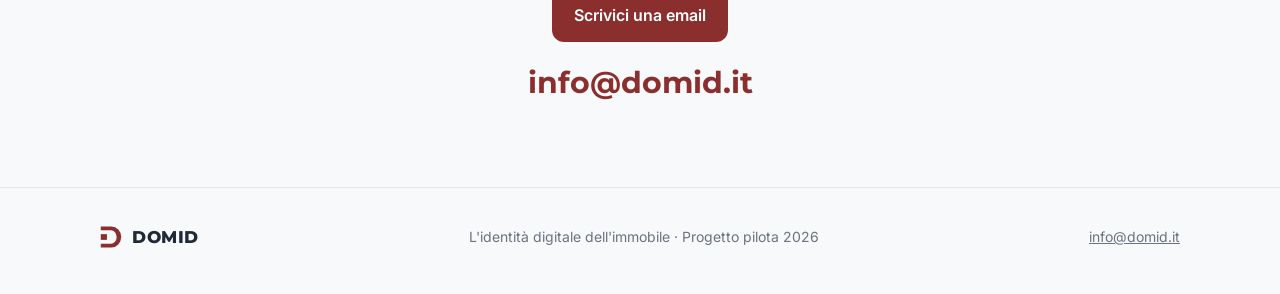
==== commit 0e98fdf5: "DOMID: video dimostrativo nella home page Co-Authored-By: Claude Opus 5.5 <noreply@anthropic.com>" ====
--- a/index.html
+++ b/index.html
@@ -72,6 +72,13 @@
     .qr-badge{left:-18px}
   }
 
+  /* Video */
+  .video{padding:0 0 80px}
+  .video .riquadro{position:relative;border-radius:24px;overflow:hidden;box-shadow:0 30px 70px rgba(31,41,55,.18);background:#1F2937;aspect-ratio:16/9}
+  .video video{width:100%;height:100%;display:block;object-fit:cover}
+  .video .testa{text-align:center;margin-bottom:28px}
+  .video .testa h2{margin:0 auto}
+
   /* Problema */
   .scuro{background:var(--antracite);color:#F8F9FA}
   .scuro .eyebrow{color:var(--rosa)}
@@ -217,7 +224,7 @@
       <div class="azioni">
         <a class="btn prim" href="000001/">Guarda un esempio
           <svg width="18" height="18" viewBox="0 0 24 24" fill="none" stroke="currentColor" stroke-width="2" stroke-linecap="round"><path d="M5 12h14M13 6l6 6-6 6"/></svg></a>
-        <a class="btn sec" href="#come">Come funziona</a>
+        <a class="btn sec" href="#video">▶ Guarda il video</a>
       </div>
       <p class="gratis"><i></i>Gratuito per proprietari e agenzie</p>
     </div>
@@ -227,6 +234,18 @@
         <svg viewBox="0 0 24 24" fill="none" stroke="#8B2E2E" stroke-width="2"><rect x="3" y="3" width="7" height="7" rx="1"/><rect x="14" y="3" width="7" height="7" rx="1"/><rect x="3" y="14" width="7" height="7" rx="1"/><path d="M14 14h3v3h-3zM20 14v.01M14 20h.01M17 20h4v-3"/></svg>
         Inquadra<br>e consulta
       </div>
+    </div>
+  </div>
+</section>
+
+<section class="video" id="video">
+  <div class="wrap">
+    <div class="testa"><p class="eyebrow">Guarda come funziona</p><h2>DOMID in un minuto.</h2></div>
+    <div class="riquadro rivela">
+      <video controls playsinline preload="none" poster="video/copertina.jpg">
+        <source src="video/domid-come-funziona.mp4" type="video/mp4">
+        Il tuo browser non riproduce il video: <a href="video/domid-come-funziona.mp4">scaricalo qui</a>.
+      </video>
     </div>
   </div>
 </section>
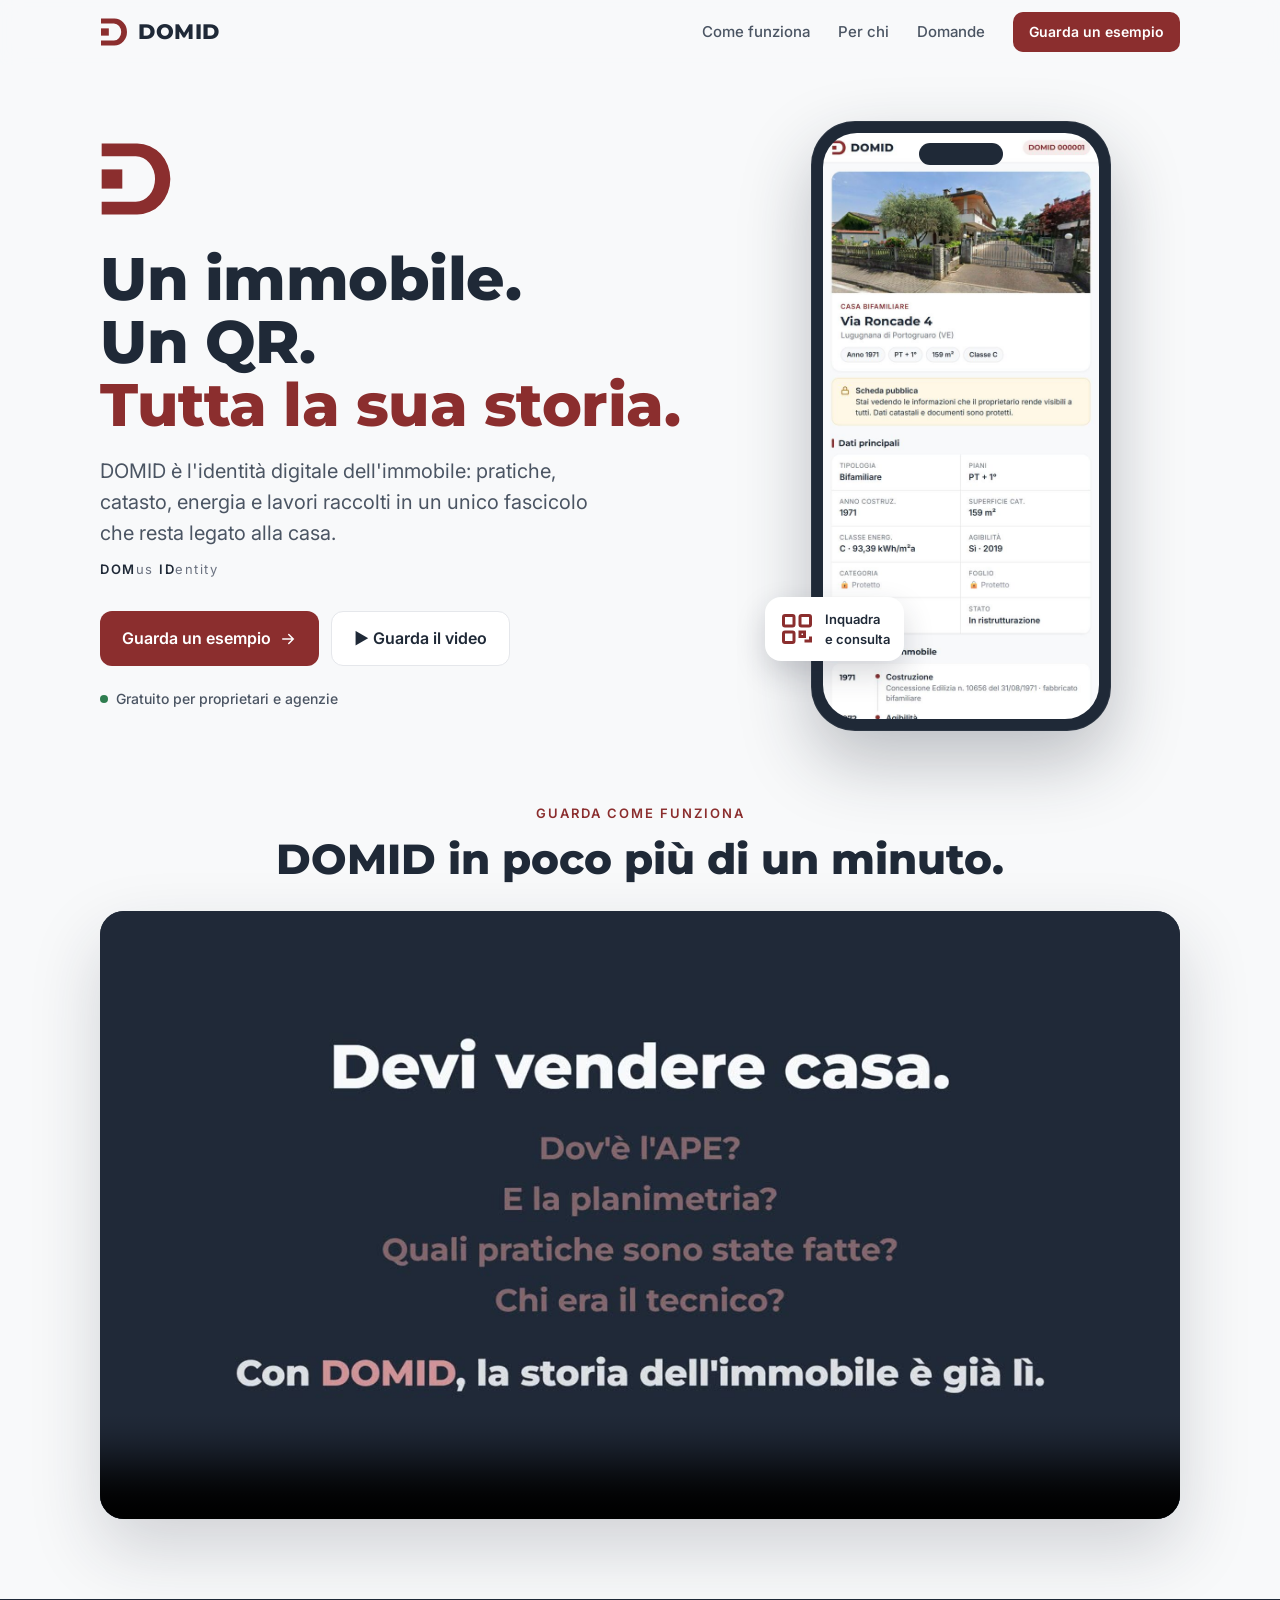
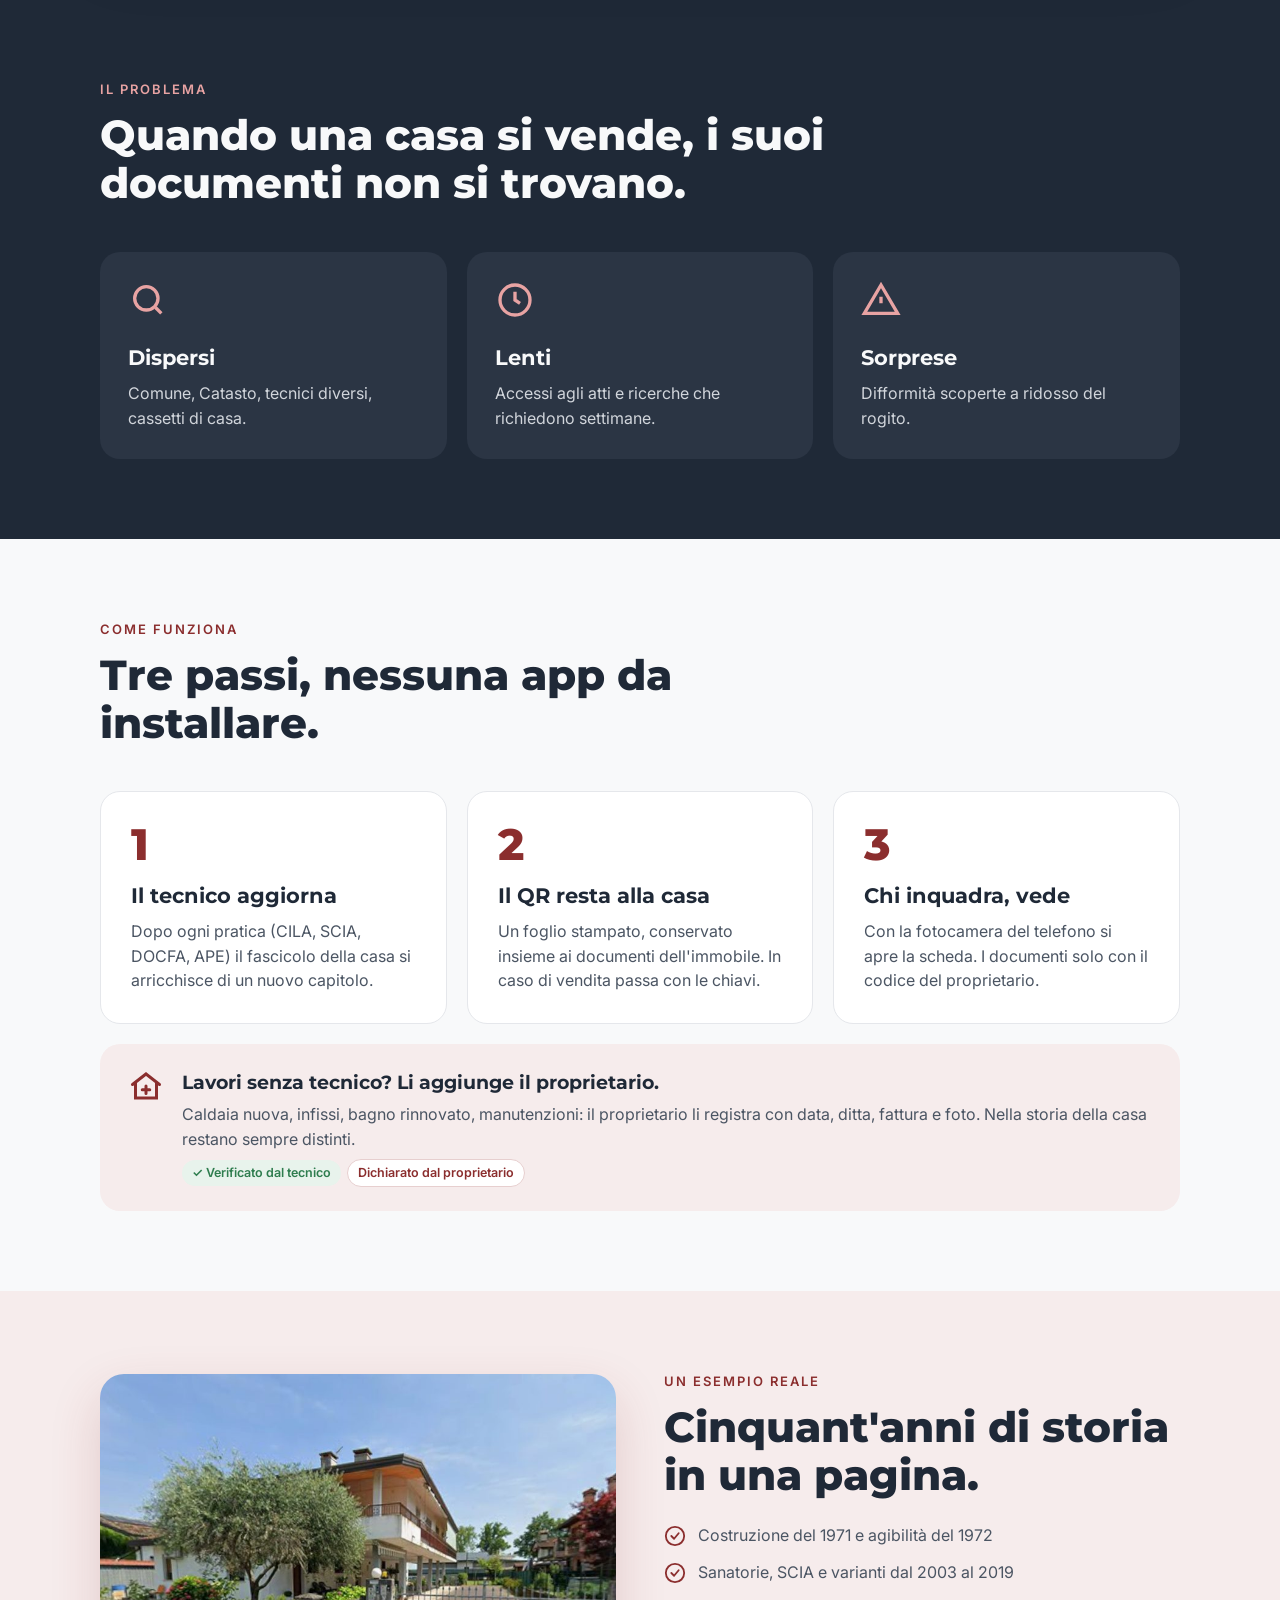
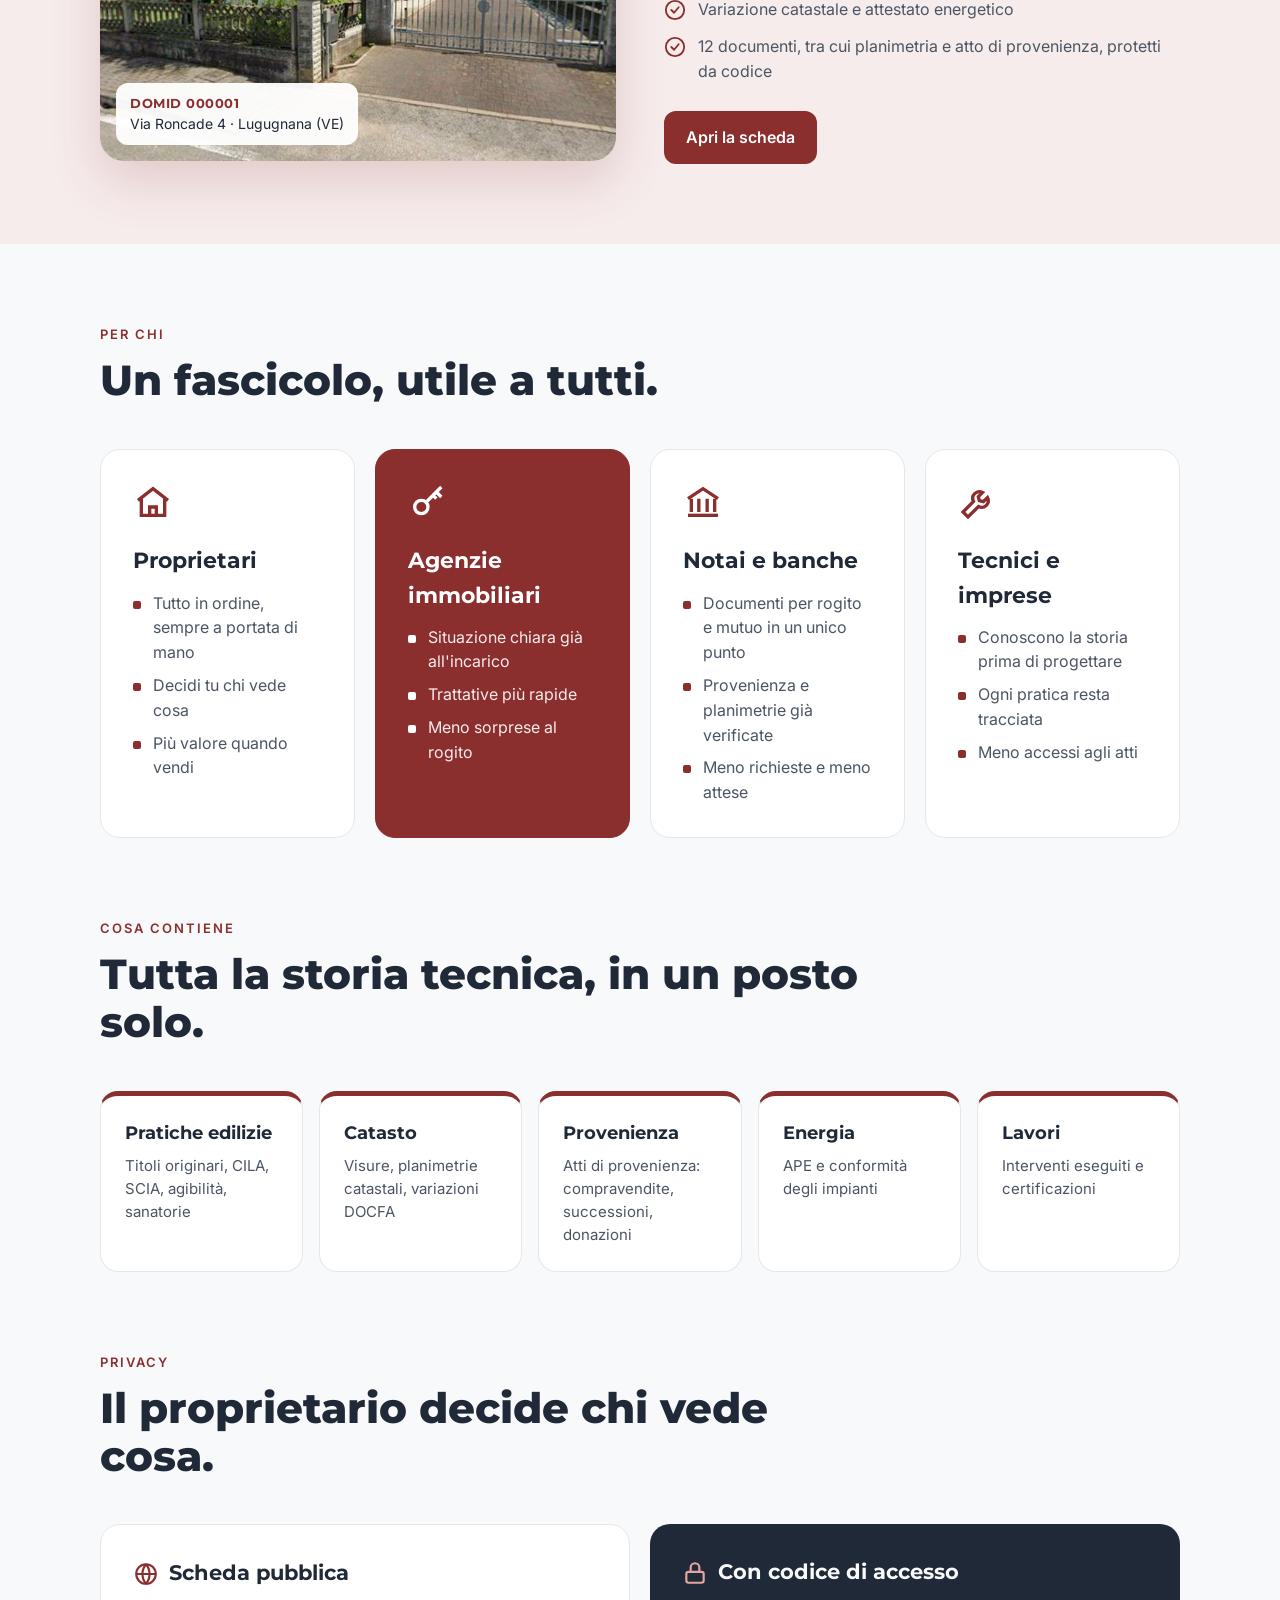
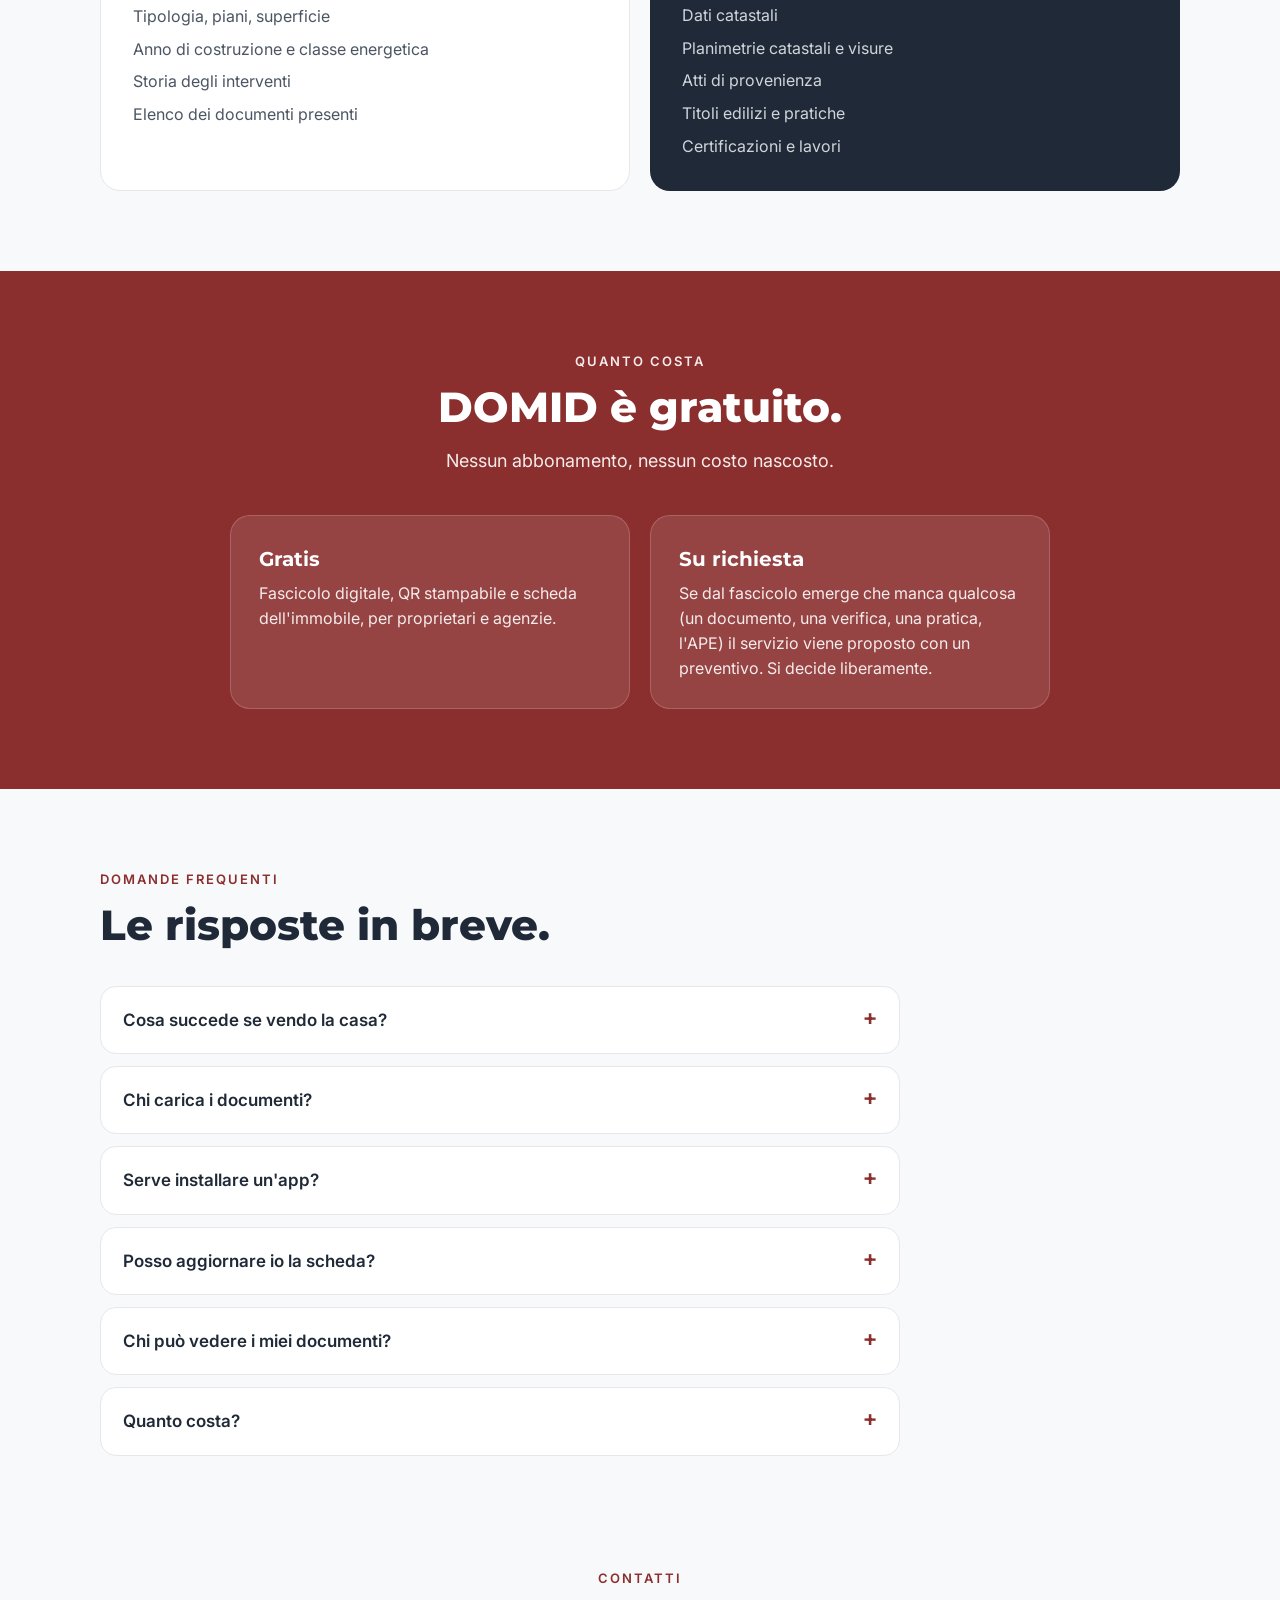
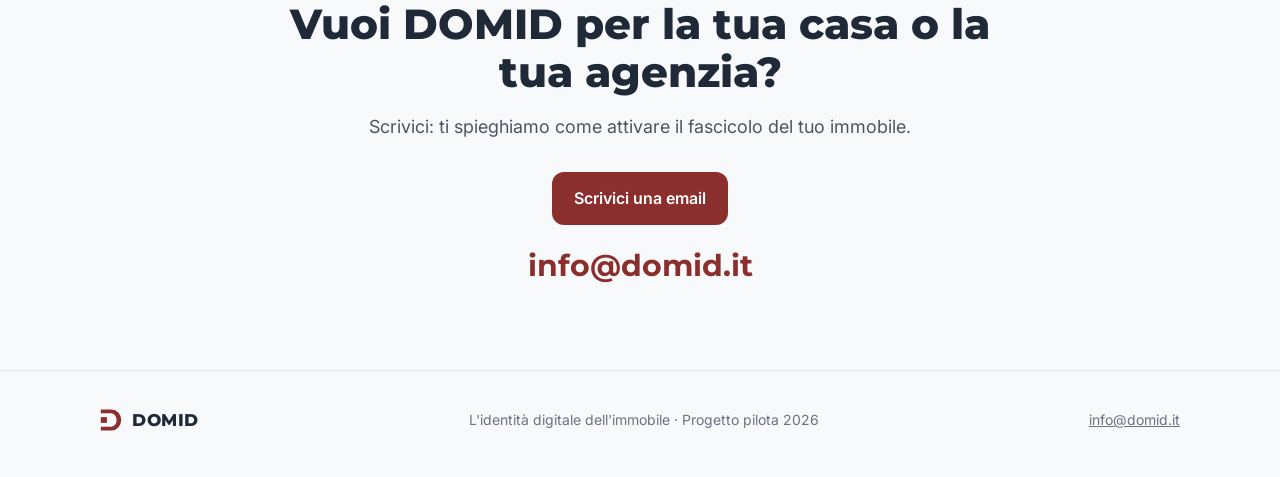
==== commit 5443559f: "DOMID: nuova apertura video, atti di provenienza, planimetrie, notai e banche Co-Authored-By: Claude" ====
--- a/index.html
+++ b/index.html
@@ -119,7 +119,7 @@
   @media (max-width:860px){ .esempio .wrap{grid-template-columns:1fr} }
 
   /* Per chi */
-  .chi{display:grid;grid-template-columns:repeat(3,1fr);gap:20px;margin-top:44px}
+  .chi{display:grid;grid-template-columns:repeat(4,1fr);gap:20px;margin-top:44px}
   .chi .c{border-radius:20px;padding:32px;background:var(--bianco);border:1px solid var(--linea)}
   .chi .c.evid{background:var(--bordo);color:#fff;border-color:var(--bordo)}
   .chi .c svg{width:40px;height:40px;color:var(--bordo);margin-bottom:16px}
@@ -130,10 +130,11 @@
   .chi .c.evid li{color:var(--bordo-chiaro)}
   .chi .c li::before{content:"";position:absolute;left:0;top:10px;width:8px;height:8px;border-radius:2px;background:var(--bordo)}
   .chi .c.evid li::before{background:#fff}
-  @media (max-width:860px){ .chi{grid-template-columns:1fr} }
+  @media (max-width:1000px){ .chi{grid-template-columns:1fr 1fr} }
+  @media (max-width:640px){ .chi{grid-template-columns:1fr} }
 
   /* Contenuto */
-  .quattro{display:grid;grid-template-columns:repeat(4,1fr);gap:16px;margin-top:44px}
+  .quattro{display:grid;grid-template-columns:repeat(5,1fr);gap:16px;margin-top:44px}
   .quattro .c{background:var(--bianco);border:1px solid var(--linea);border-top:5px solid var(--bordo);border-radius:18px;padding:24px}
   .quattro .c h3{font-size:18px;font-weight:700;margin-bottom:6px}
   .quattro .c p{font-size:15px;color:var(--testo)}
@@ -240,7 +241,7 @@
 
 <section class="video" id="video">
   <div class="wrap">
-    <div class="testa"><p class="eyebrow">Guarda come funziona</p><h2>DOMID in un minuto.</h2></div>
+    <div class="testa"><p class="eyebrow">Guarda come funziona</p><h2>DOMID in poco più di un minuto.</h2></div>
     <div class="riquadro rivela">
       <video controls playsinline preload="none" poster="video/copertina.jpg">
         <source src="video/domid-come-funziona.mp4" type="video/mp4">
@@ -304,7 +305,7 @@
         <li><svg><use href="#i-ok"/></svg>Costruzione del 1971 e agibilità del 1972</li>
         <li><svg><use href="#i-ok"/></svg>Sanatorie, SCIA e varianti dal 2003 al 2019</li>
         <li><svg><use href="#i-ok"/></svg>Variazione catastale e attestato energetico</li>
-        <li><svg><use href="#i-ok"/></svg>10 documenti nel fascicolo, protetti da codice</li>
+        <li><svg><use href="#i-ok"/></svg>12 documenti, tra cui planimetria e atto di provenienza, protetti da codice</li>
       </ul>
       <div class="azioni" style="margin-top:28px"><a class="btn prim" href="000001/">Apri la scheda</a></div>
     </div>
@@ -314,7 +315,7 @@
 <section id="chi">
   <div class="wrap">
     <p class="eyebrow">Per chi</p>
-    <h2 class="rivela">Un fascicolo, tre vantaggi diversi.</h2>
+    <h2 class="rivela">Un fascicolo, utile a tutti.</h2>
     <div class="chi">
       <div class="c rivela">
         <svg viewBox="0 0 24 24" fill="none" stroke="currentColor" stroke-width="2"><path d="M3 11 12 4l9 7"/><path d="M5 10v10h14V10"/><path d="M10 20v-5h4v5"/></svg>
@@ -327,6 +328,11 @@
         <ul><li>Situazione chiara già all'incarico</li><li>Trattative più rapide</li><li>Meno sorprese al rogito</li></ul>
       </div>
       <div class="c rivela">
+        <svg viewBox="0 0 24 24" fill="none" stroke="currentColor" stroke-width="2"><path d="M3 10 12 4l9 6"/><path d="M5 10v8M9.5 10v8M14.5 10v8M19 10v8"/><path d="M3 20h18"/></svg>
+        <h3>Notai e banche</h3>
+        <ul><li>Documenti per rogito e mutuo in un unico punto</li><li>Provenienza e planimetrie già verificate</li><li>Meno richieste e meno attese</li></ul>
+      </div>
+      <div class="c rivela">
         <svg viewBox="0 0 24 24" fill="none" stroke="currentColor" stroke-width="2"><path d="M14.7 6.3a4 4 0 0 0-5.4 5.4L3 18l3 3 6.3-6.3a4 4 0 0 0 5.4-5.4l-2.5 2.5-2.4-.6-.6-2.4z"/></svg>
         <h3>Tecnici e imprese</h3>
         <ul><li>Conoscono la storia prima di progettare</li><li>Ogni pratica resta tracciata</li><li>Meno accessi agli atti</li></ul>
@@ -341,7 +347,8 @@
     <h2 class="rivela">Tutta la storia tecnica, in un posto solo.</h2>
     <div class="quattro">
       <div class="c rivela"><h3>Pratiche edilizie</h3><p>Titoli originari, CILA, SCIA, agibilità, sanatorie</p></div>
-      <div class="c rivela"><h3>Catasto</h3><p>Visure, planimetrie, variazioni DOCFA</p></div>
+      <div class="c rivela"><h3>Catasto</h3><p>Visure, planimetrie catastali, variazioni DOCFA</p></div>
+      <div class="c rivela"><h3>Provenienza</h3><p>Atti di provenienza: compravendite, successioni, donazioni</p></div>
       <div class="c rivela"><h3>Energia</h3><p>APE e conformità degli impianti</p></div>
       <div class="c rivela"><h3>Lavori</h3><p>Interventi eseguiti e certificazioni</p></div>
     </div>
@@ -359,7 +366,7 @@
       </div>
       <div class="c prot rivela">
         <h3><svg viewBox="0 0 24 24" fill="none" stroke="currentColor" stroke-width="2"><rect x="4" y="11" width="16" height="10" rx="2"/><path d="M8 11V7a4 4 0 0 1 8 0v4"/></svg>Con codice di accesso</h3>
-        <ul><li>Dati catastali</li><li>Planimetrie e visure</li><li>Titoli edilizi e pratiche</li><li>Certificazioni e lavori</li></ul>
+        <ul><li>Dati catastali</li><li>Planimetrie catastali e visure</li><li>Atti di provenienza</li><li>Titoli edilizi e pratiche</li><li>Certificazioni e lavori</li></ul>
       </div>
     </div>
   </div>
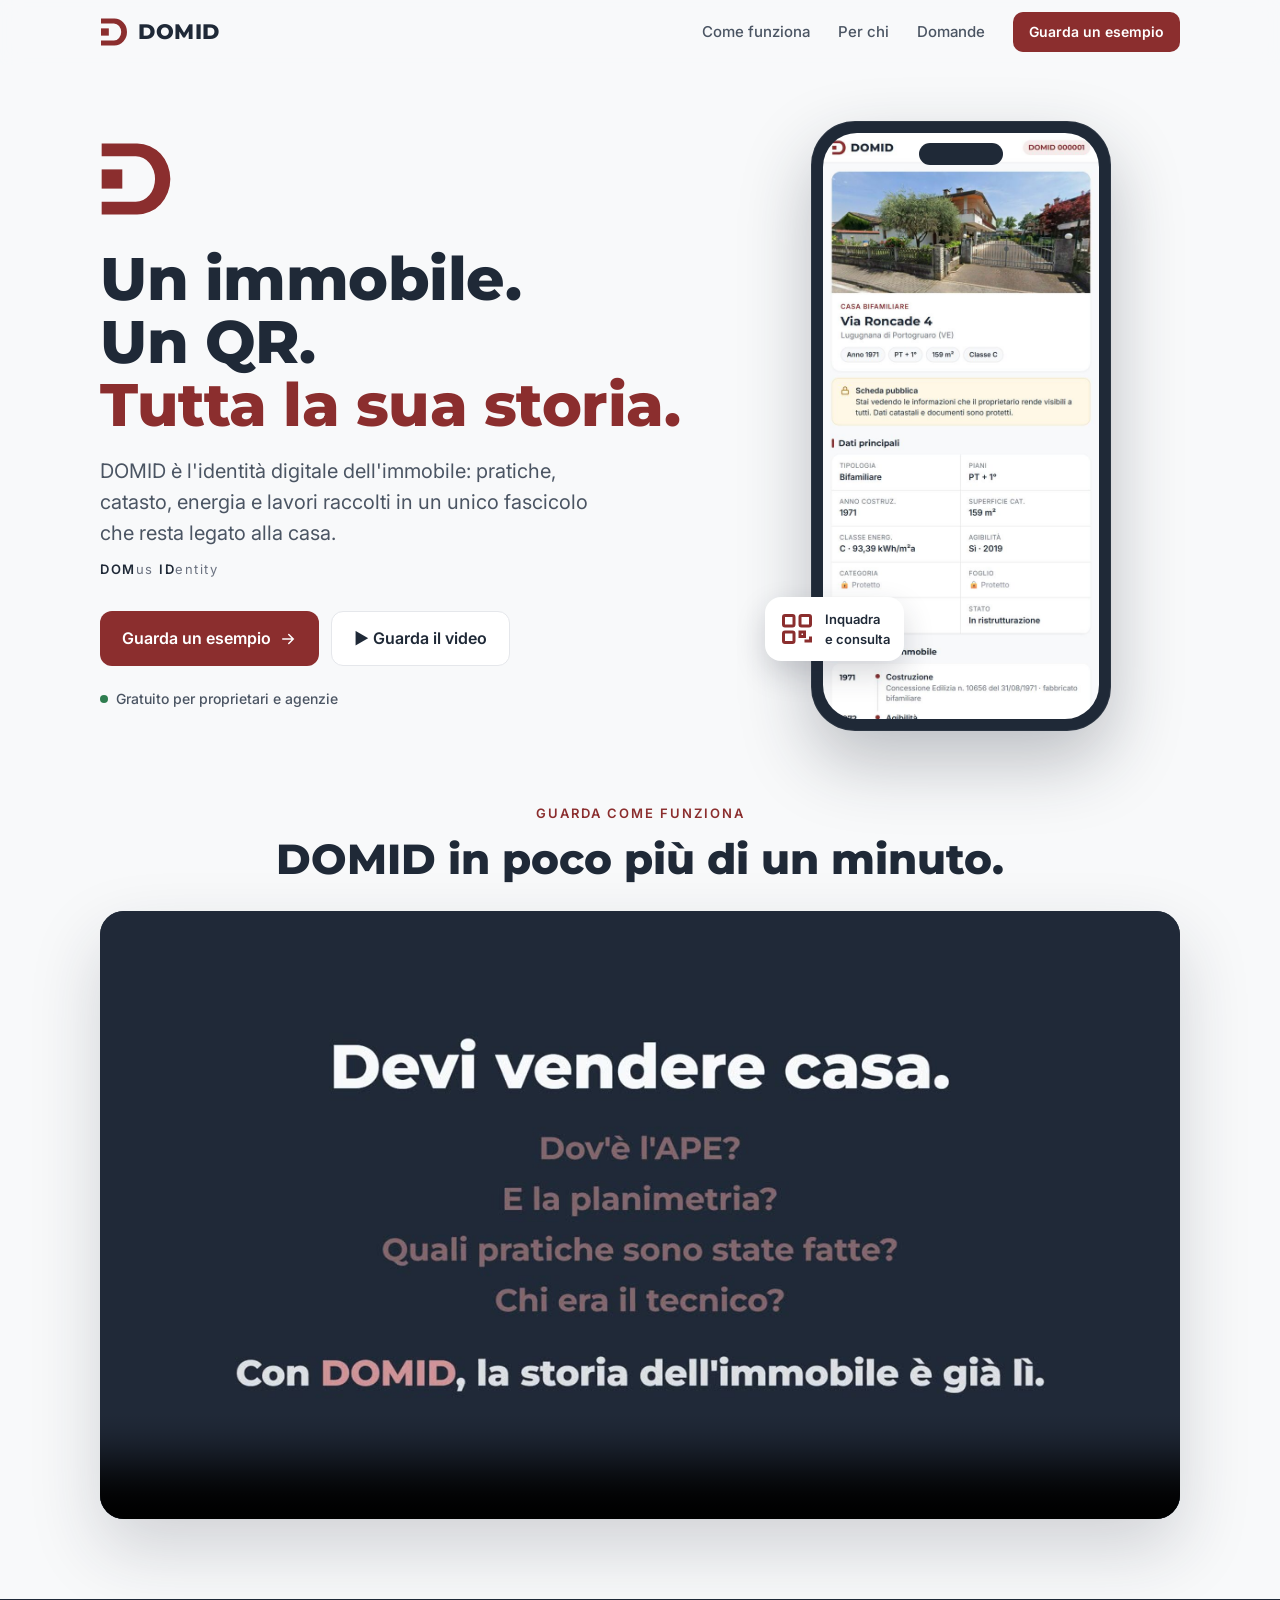
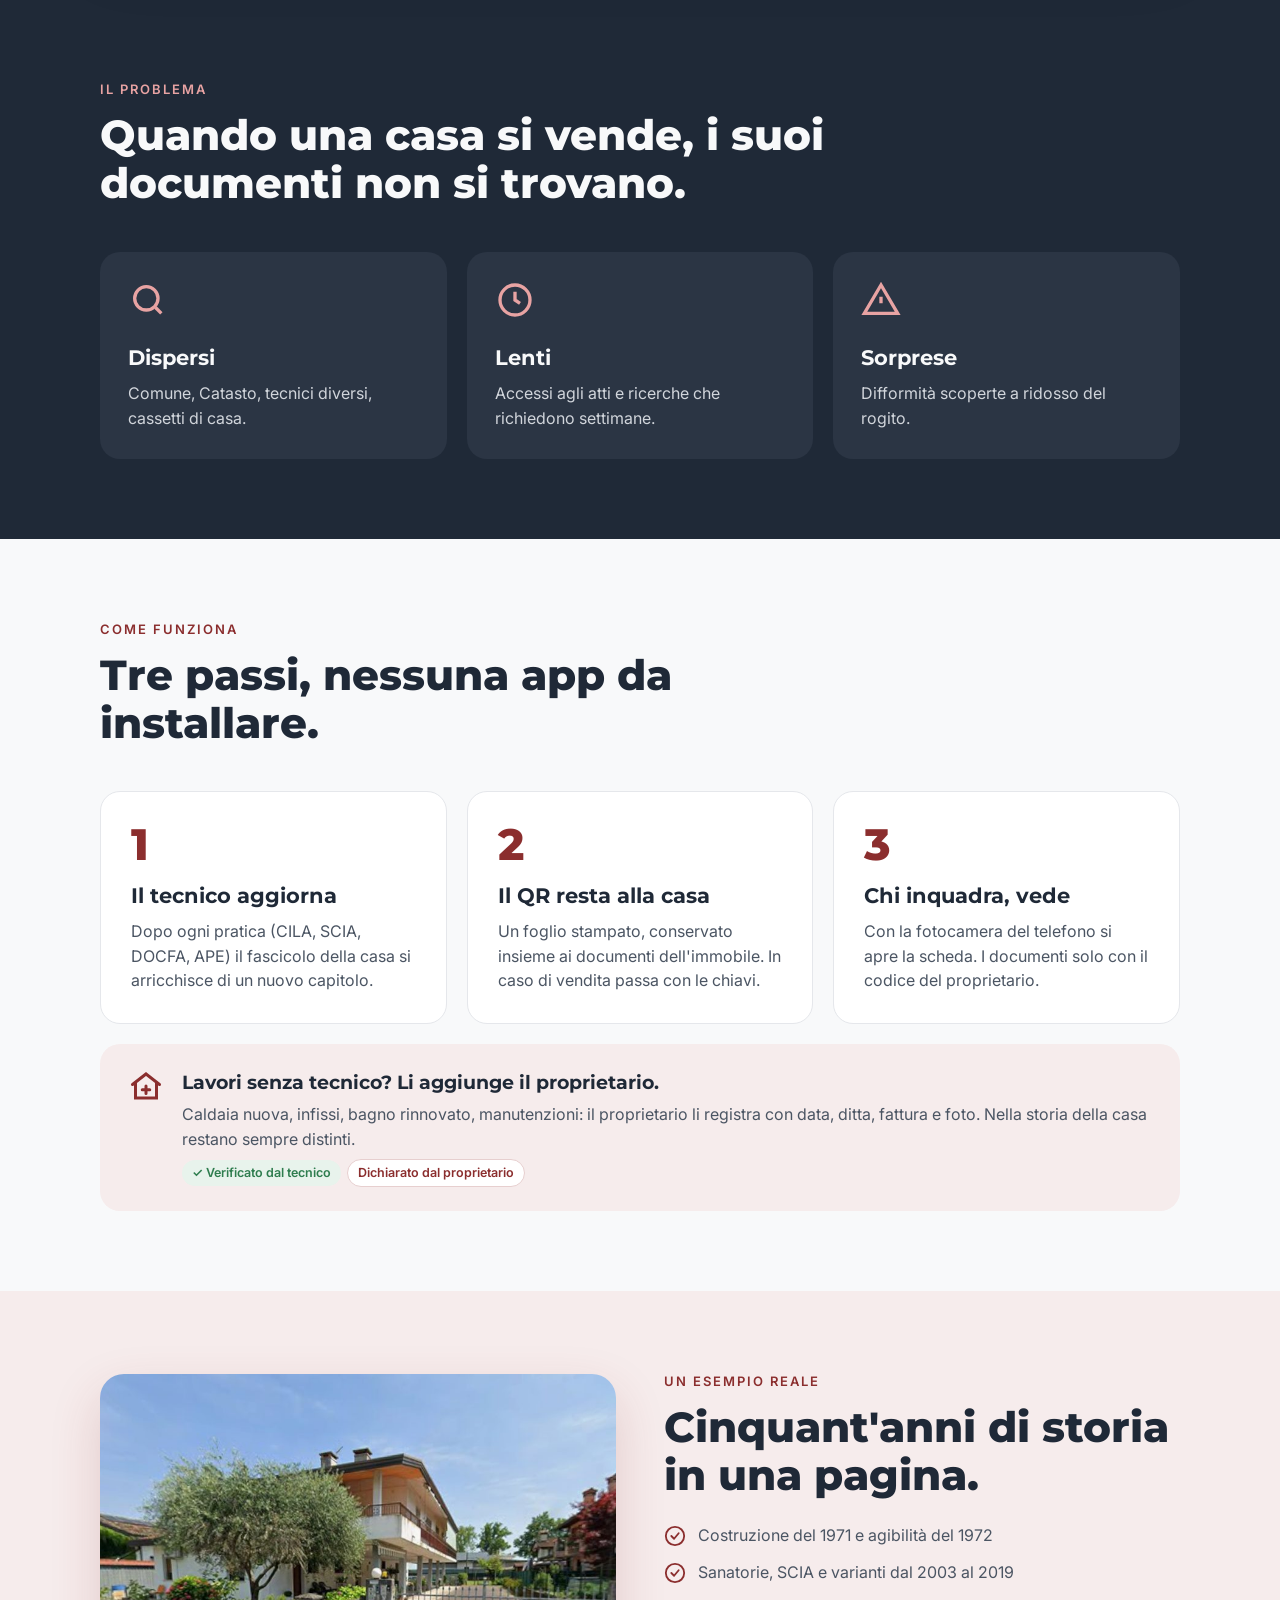
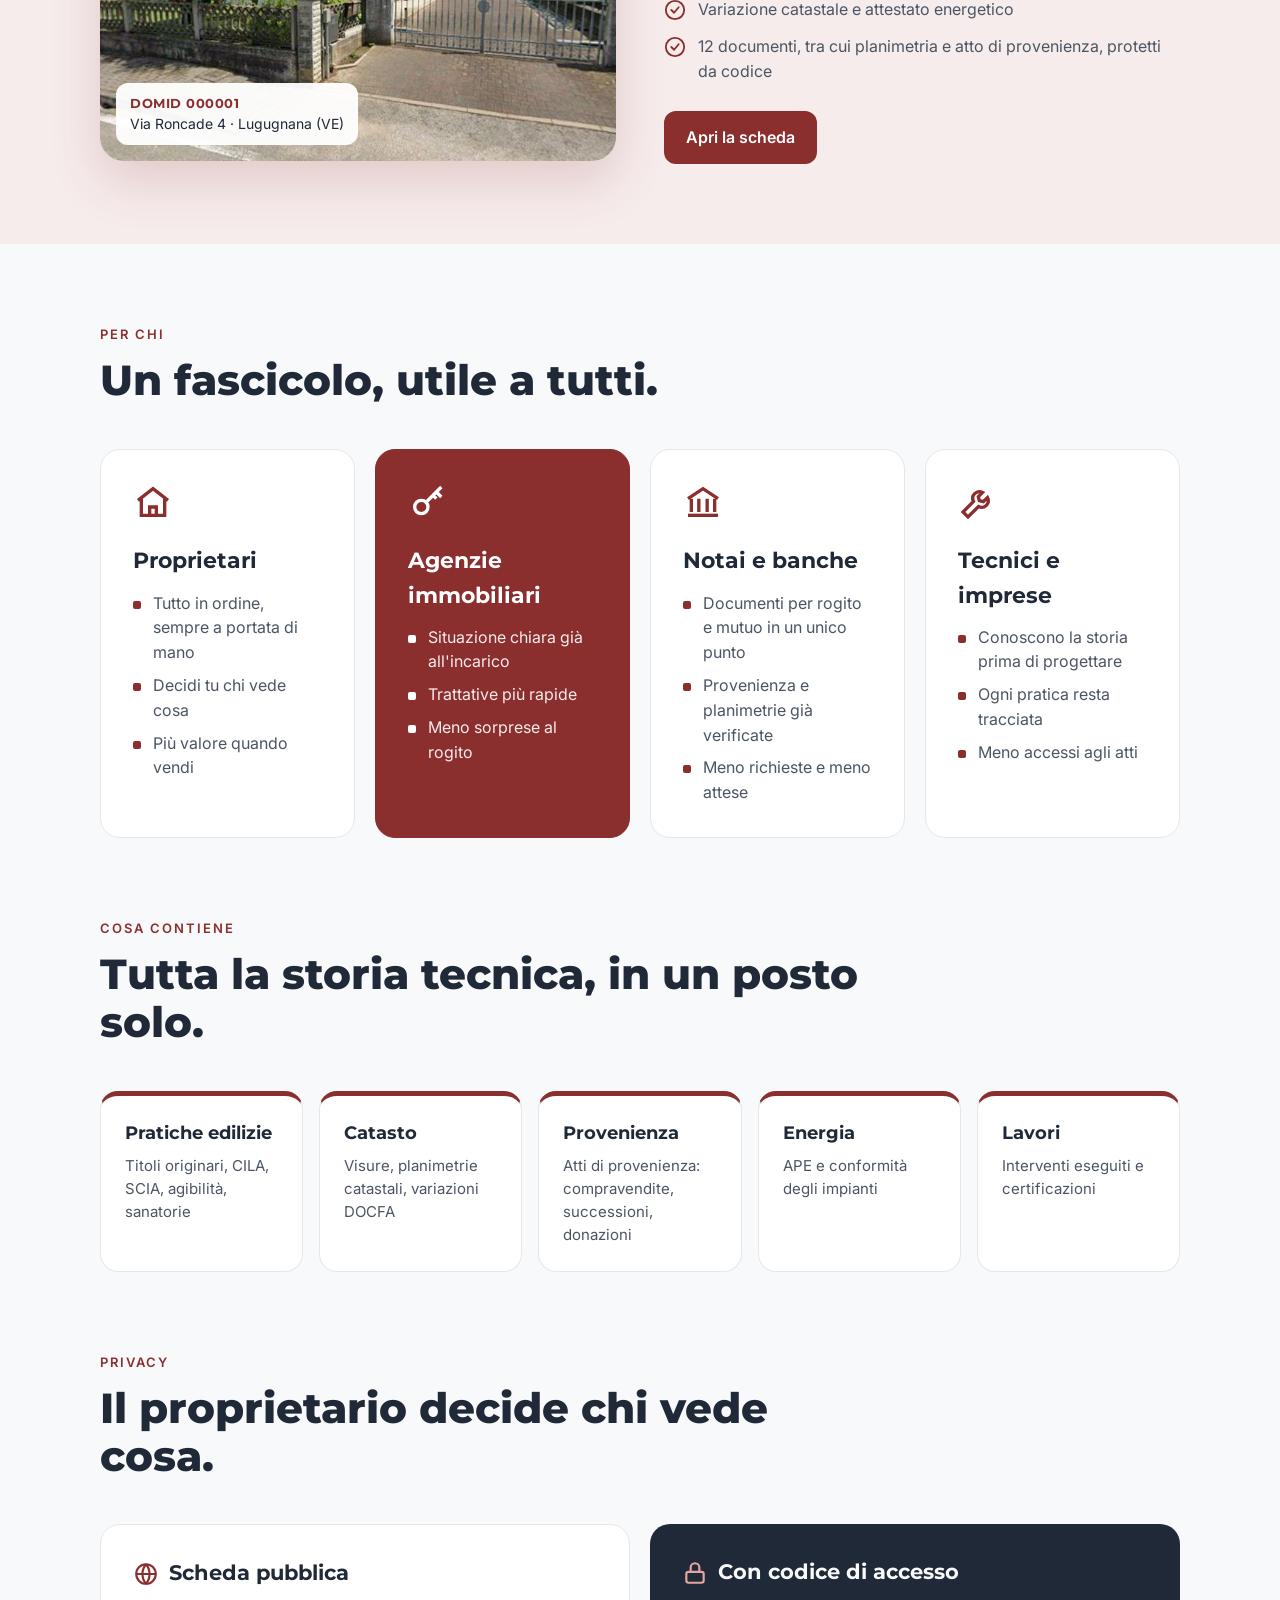
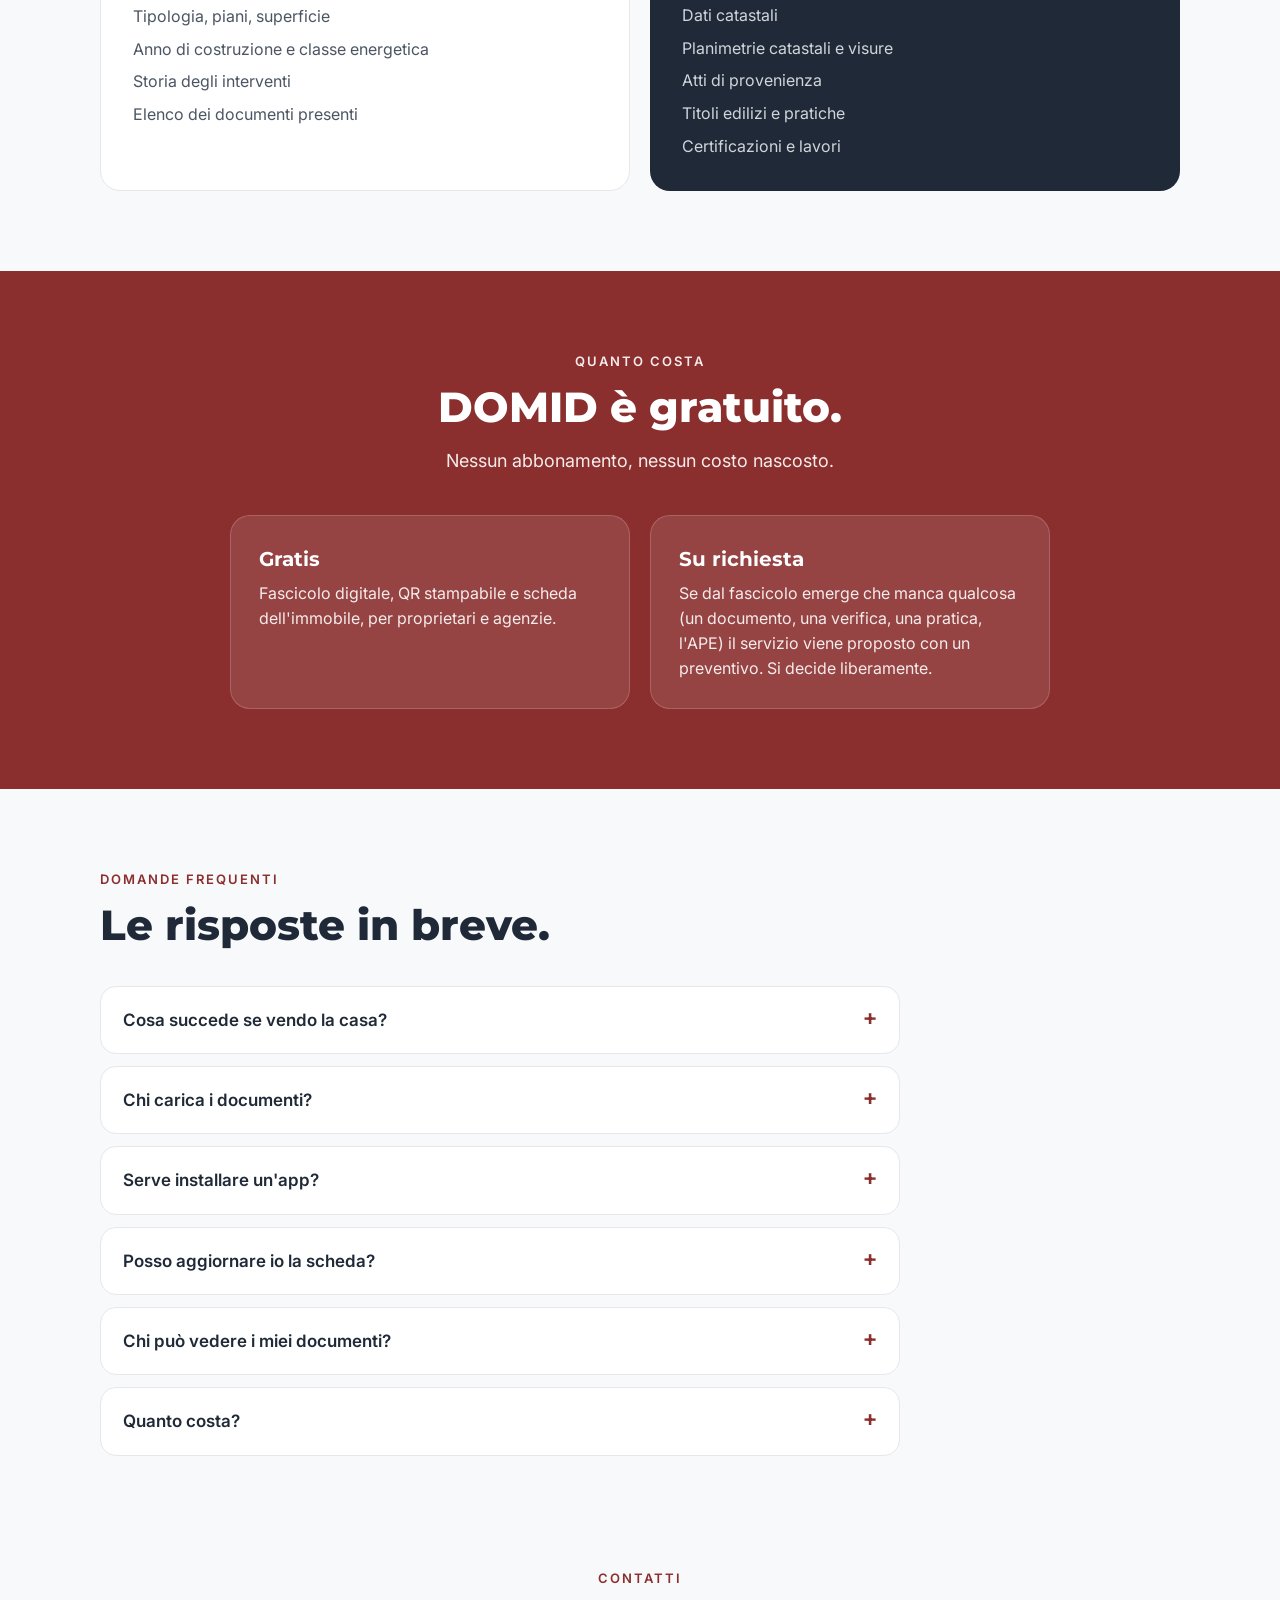
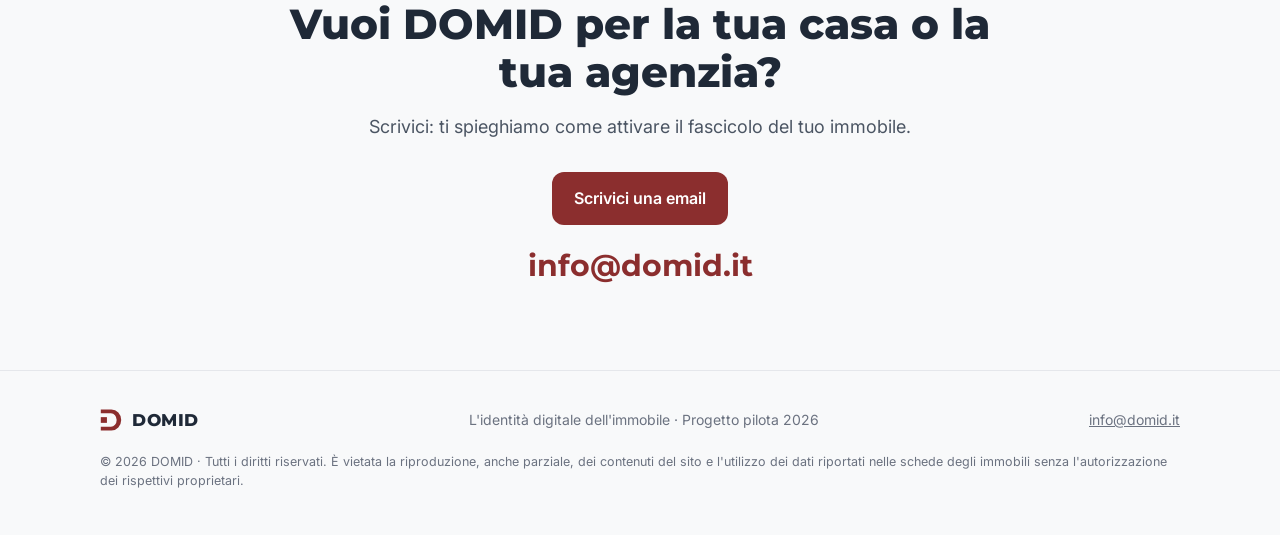
==== commit 59aa874a: "DOMID: avviso di uso riservato dei dati e diritti riservati Co-Authored-By: Claude Opus 5.5 <noreply" ====
--- a/index.html
+++ b/index.html
@@ -416,6 +416,7 @@
     <a class="brand" href="#"><svg><use href="#d"/></svg>DOMID</a>
     <span>L'identità digitale dell'immobile · Progetto pilota 2026</span>
     <a href="mailto:info@domid.it">info@domid.it</a>
+    <p style="flex-basis:100%;font-size:12.5px;line-height:1.5;margin-top:4px">© 2026 DOMID · Tutti i diritti riservati. È vietata la riproduzione, anche parziale, dei contenuti del sito e l'utilizzo dei dati riportati nelle schede degli immobili senza l'autorizzazione dei rispettivi proprietari.</p>
   </div>
 </footer>
 
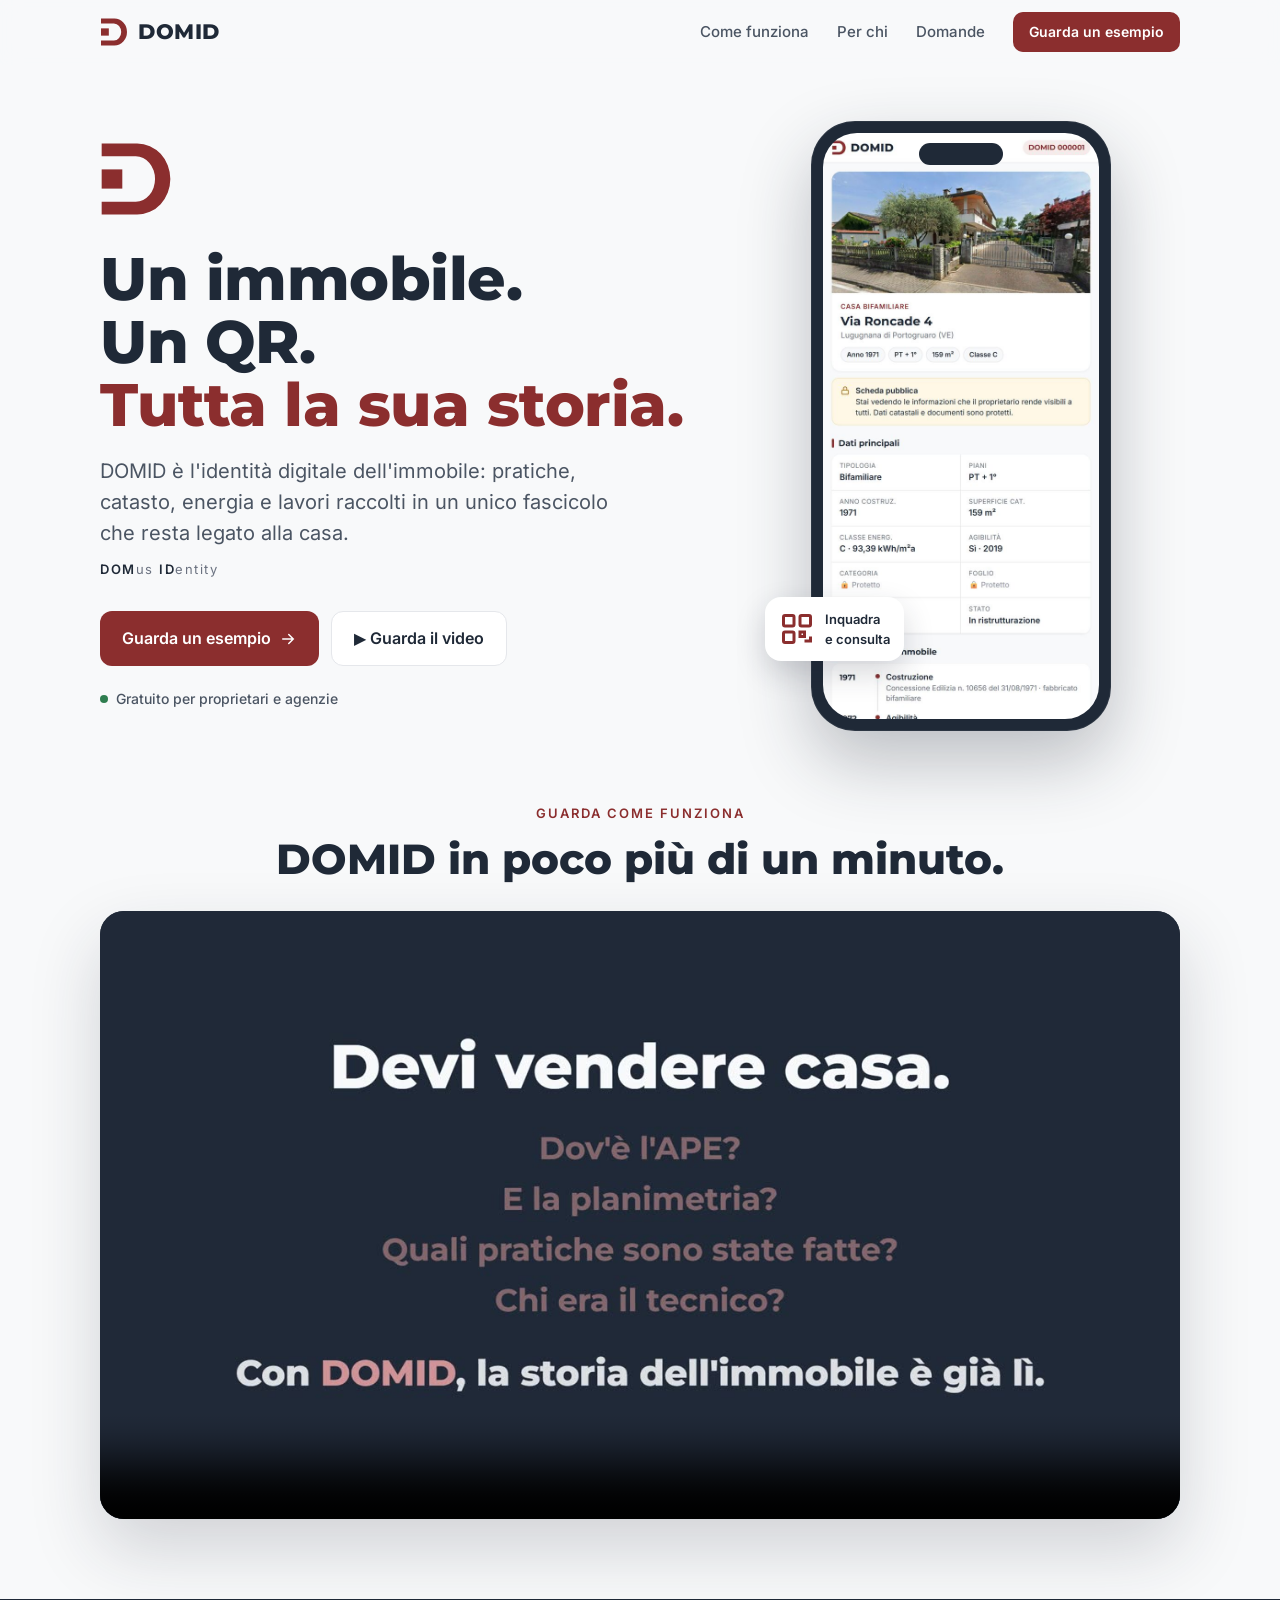
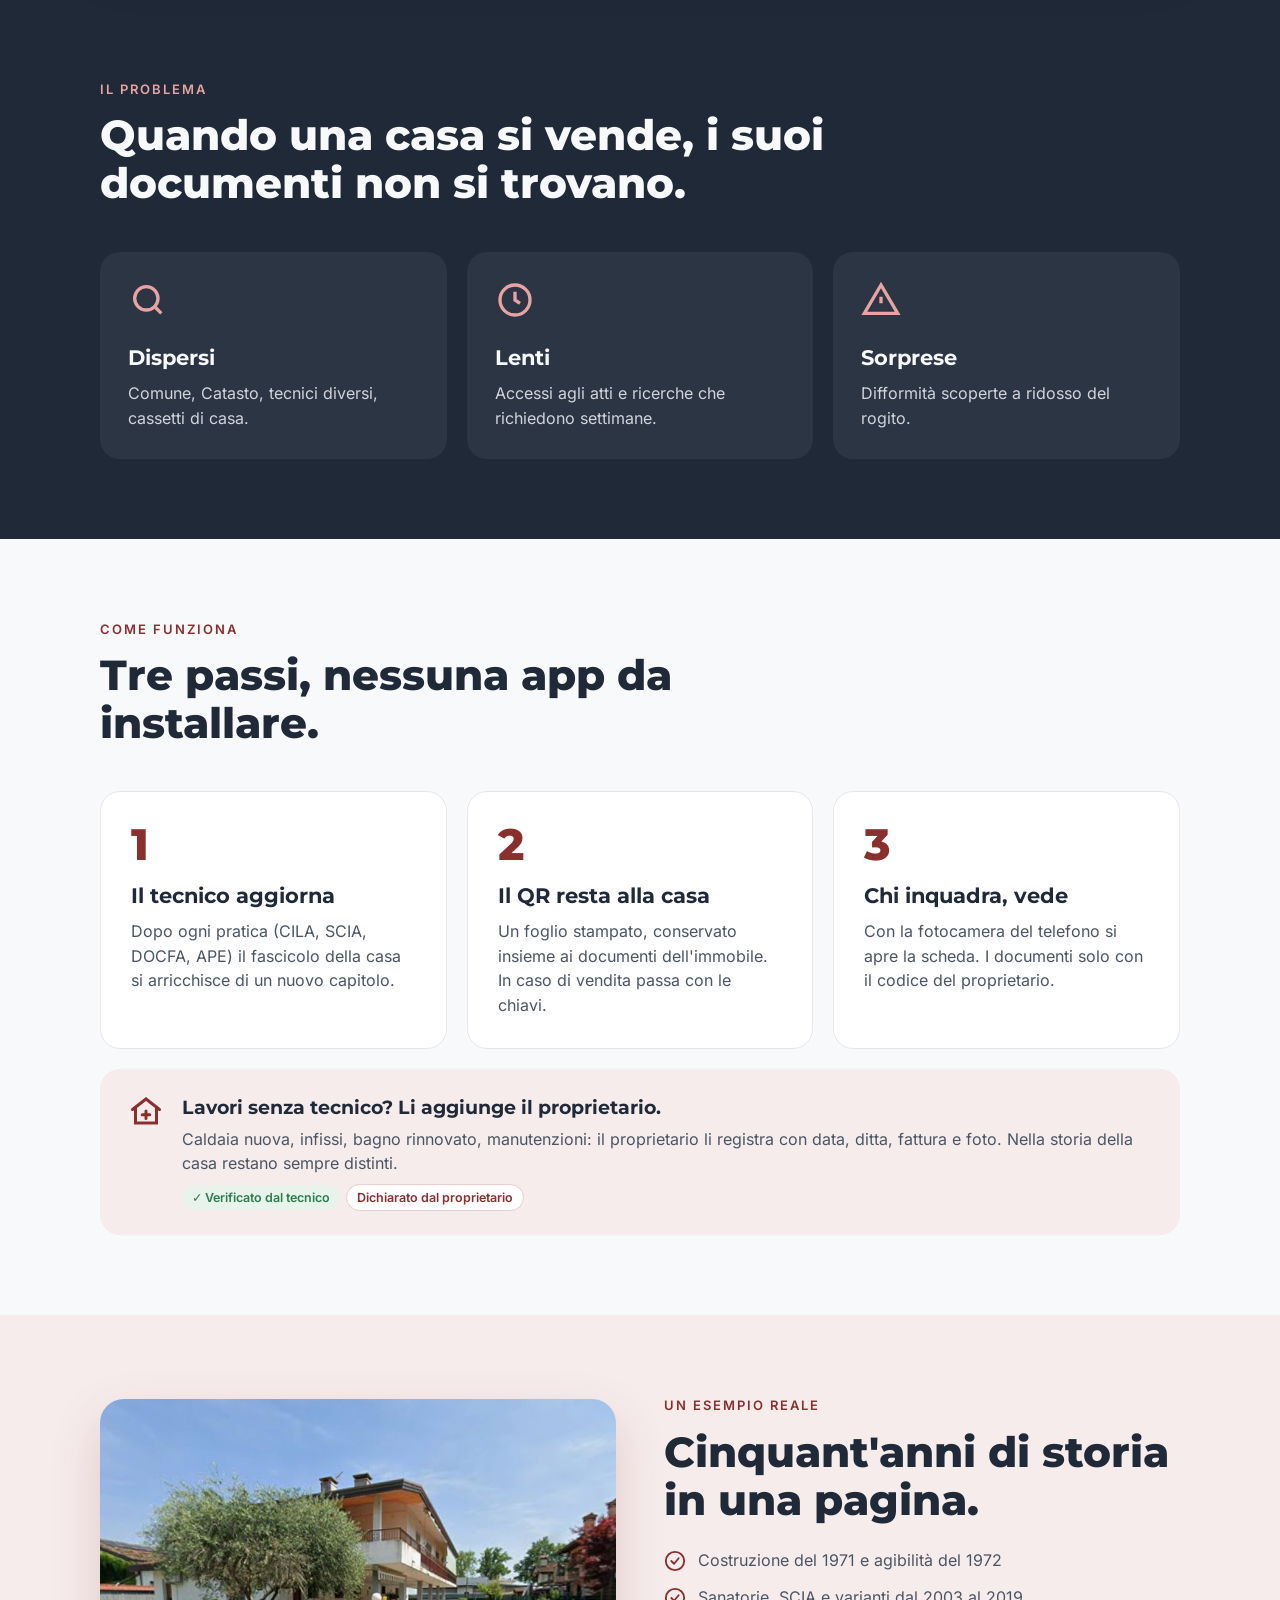
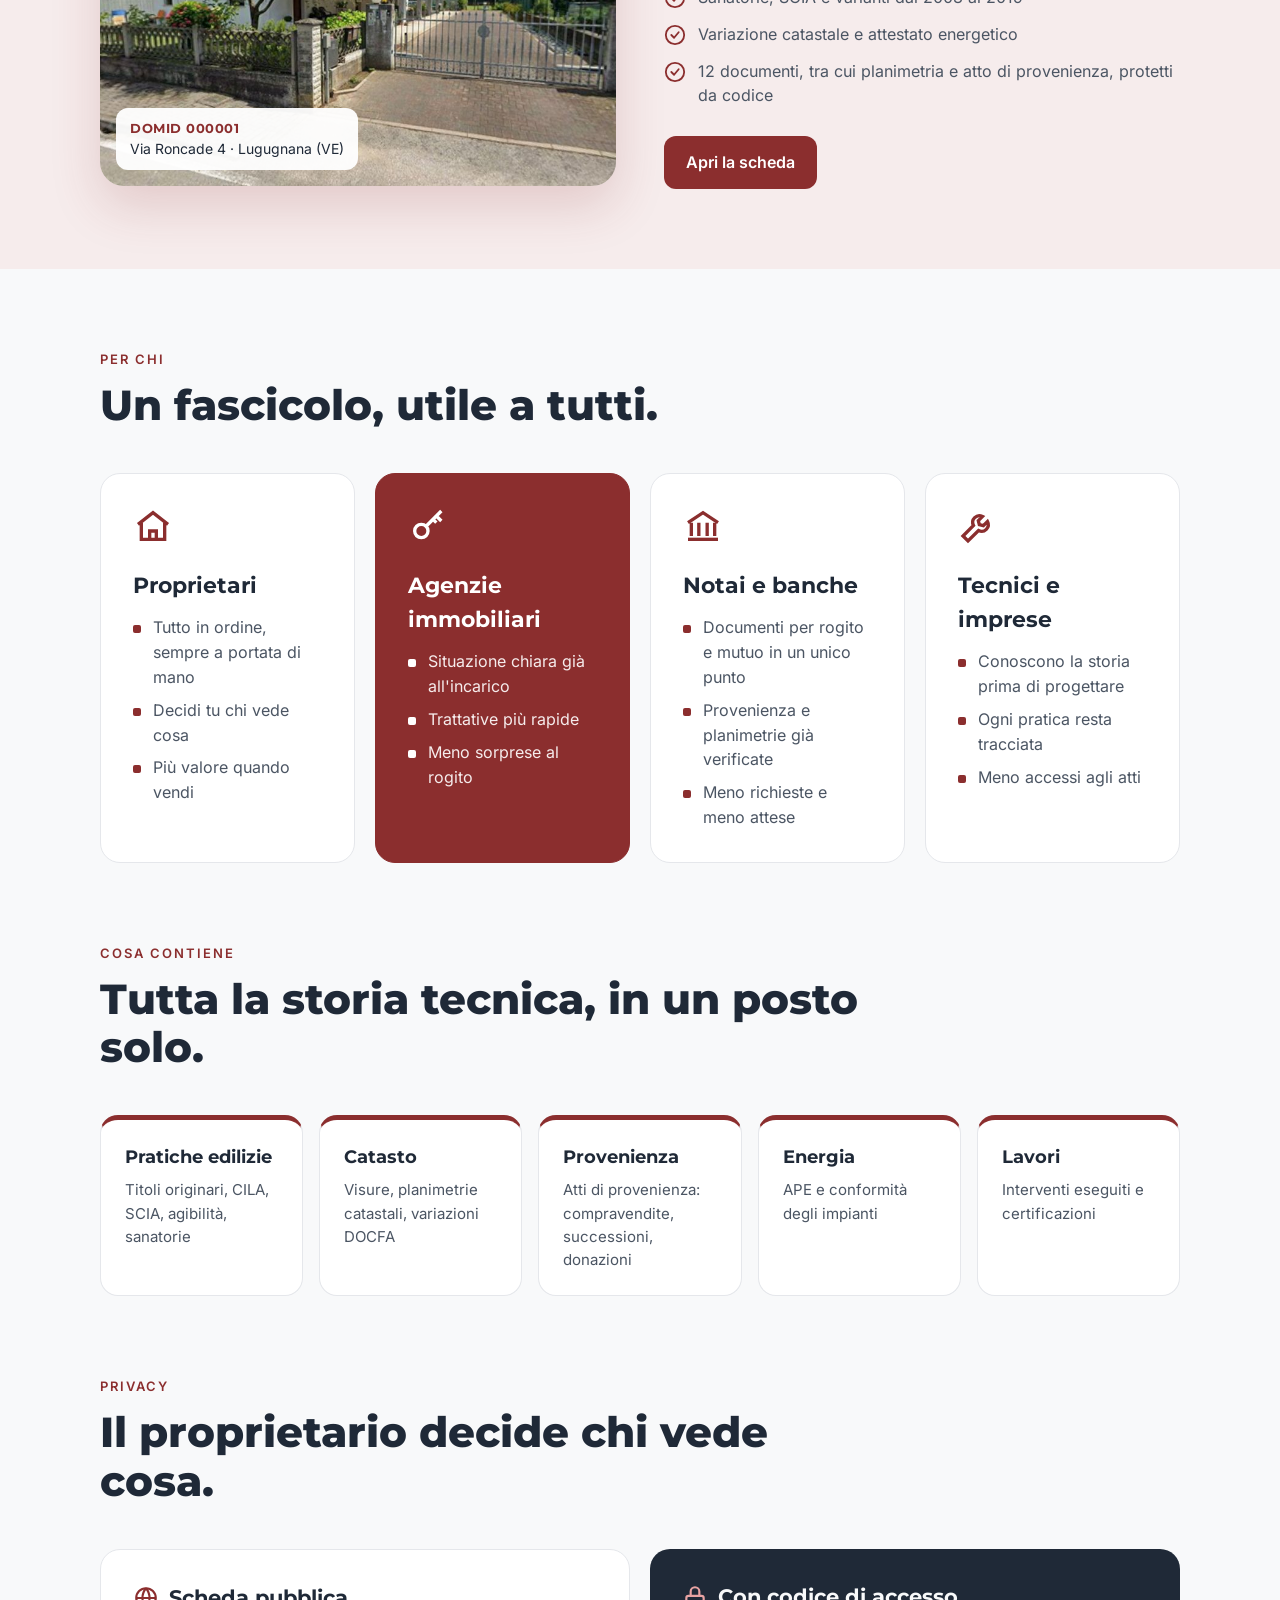
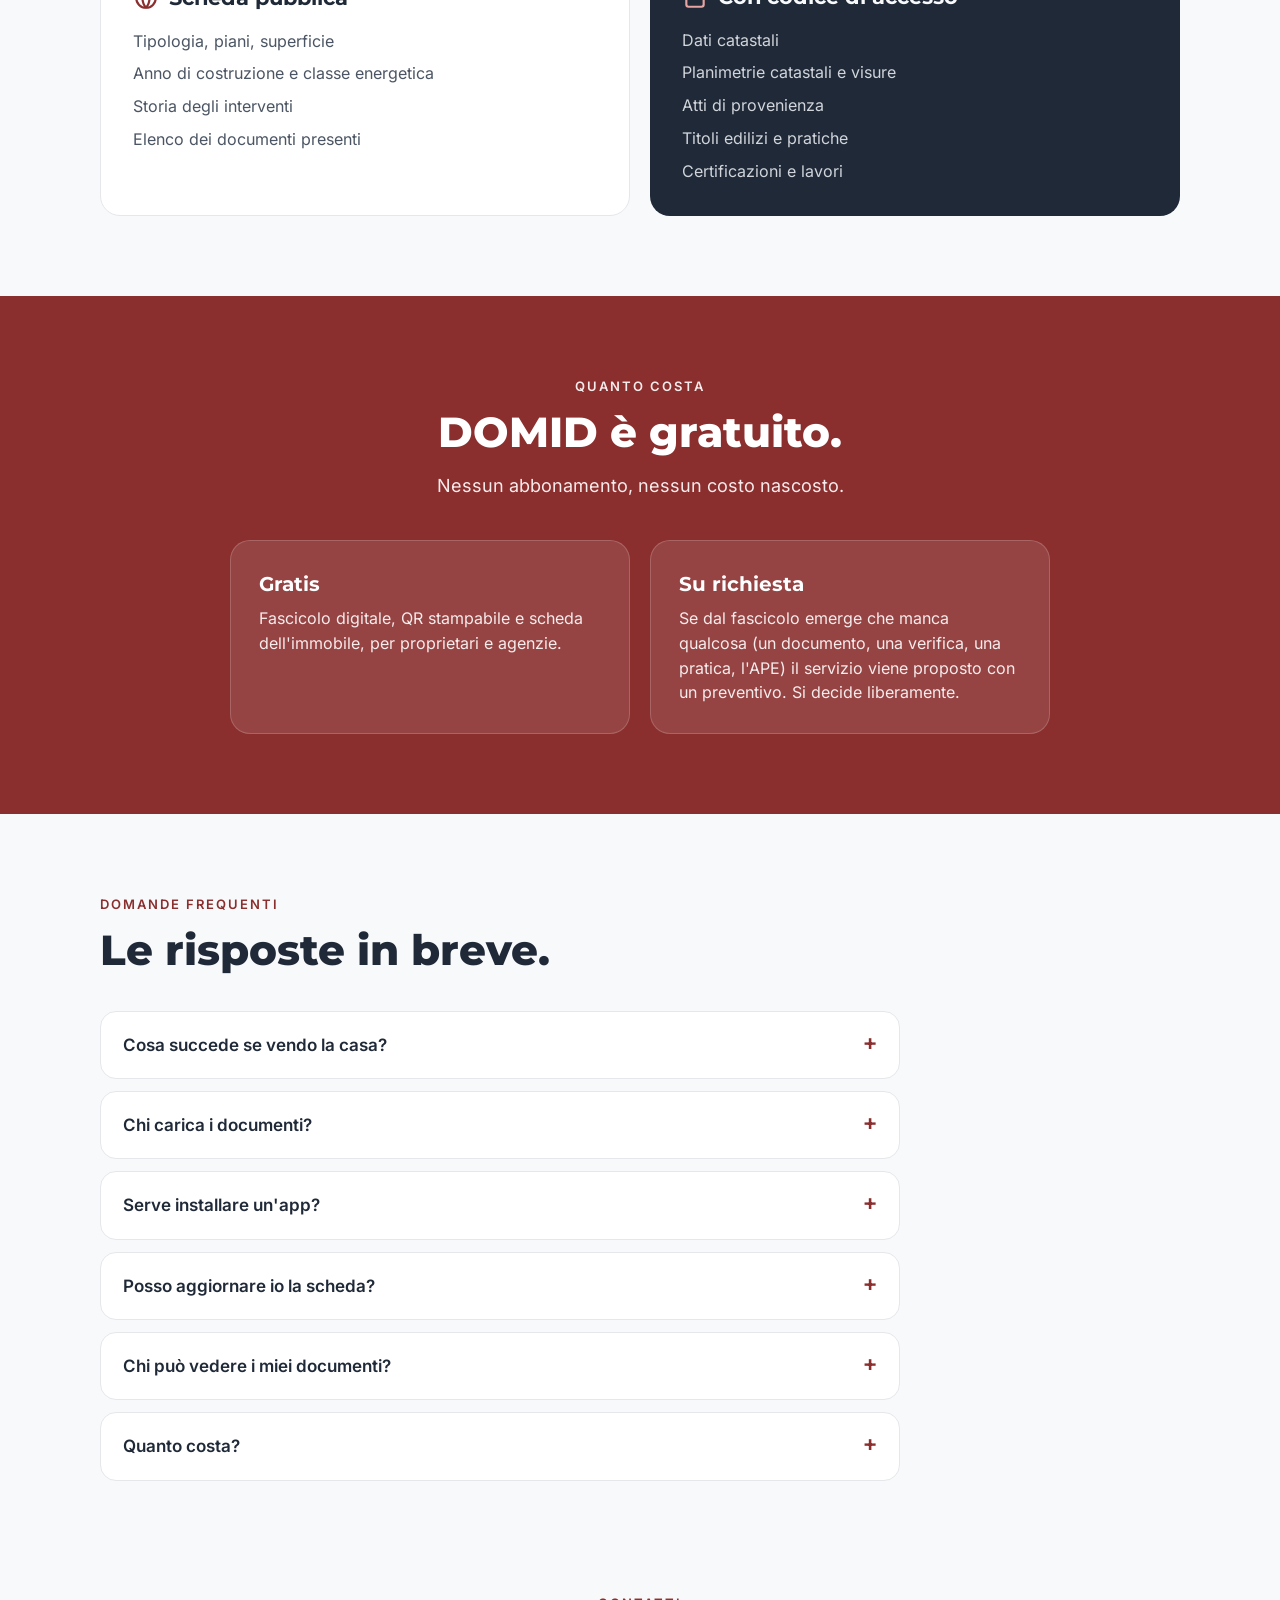
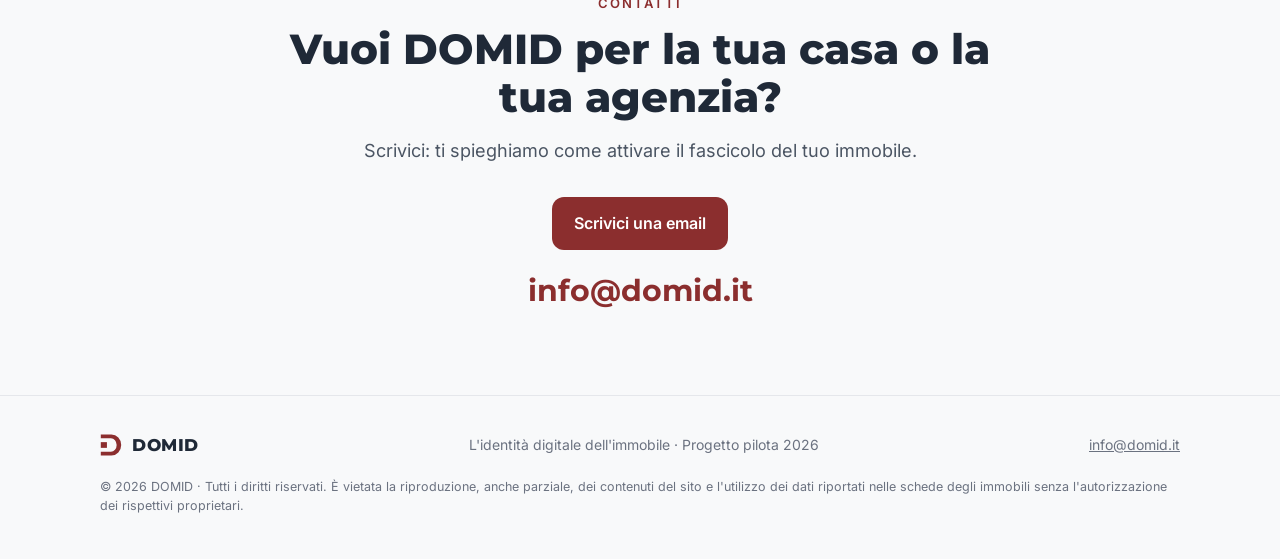
==== commit 85e77695: "DOMID: caratteri ospitati sul sito, rimosso Google Fonts Co-Authored-By: Claude Opus 5.5 <noreply@an" ====
--- a/index.html
+++ b/index.html
@@ -10,8 +10,7 @@
 <meta property="og:description" content="Un immobile. Un QR. Tutta la sua storia.">
 <meta property="og:image" content="https://domid.it/img/scheda-telefono.jpg">
 <link rel="icon" href="favicon.svg" type="image/svg+xml">
-<link rel="preconnect" href="https://fonts.googleapis.com">
-<link href="https://fonts.googleapis.com/css2?family=Montserrat:wght@600;700;800&family=Inter:wght@400;500;600&display=swap" rel="stylesheet">
+<link href="fonts/fonts.css" rel="stylesheet">
 <style>
   :root{
     --bordo:#8B2E2E; --bordo-scuro:#6E2222; --bordo-chiaro:#F6ECEC; --rosa:#E8A3A3;
--- a/fonts/fonts.css
+++ b/fonts/fonts.css
@@ -0,0 +1,108 @@
+/* Inter 400 latin-ext */
+@font-face {
+  font-family: 'Inter';
+  font-style: normal;
+  font-weight: 400;
+  font-display: swap;
+  src: url(inter-latin-ext-0.woff2) format('woff2');
+  unicode-range: U+0100-02BA, U+02BD-02C5, U+02C7-02CC, U+02CE-02D7, U+02DD-02FF, U+0304, U+0308, U+0329, U+1D00-1DBF, U+1E00-1E9F, U+1EF2-1EFF, U+2020, U+20A0-20AB, U+20AD-20C4, U+2113, U+2C60-2C7F, U+A720-A7FF;
+}
+/* Inter 400 latin */
+@font-face {
+  font-family: 'Inter';
+  font-style: normal;
+  font-weight: 400;
+  font-display: swap;
+  src: url(inter-latin-1.woff2) format('woff2');
+  unicode-range: U+0000-00FF, U+0131, U+0152-0153, U+02BB-02BC, U+02C6, U+02DA, U+02DC, U+0304, U+0308, U+0329, U+2000-206F, U+20AC, U+2122, U+2191, U+2193, U+2212, U+2215, U+FEFF, U+FFFD;
+}
+/* Inter 500 latin-ext */
+@font-face {
+  font-family: 'Inter';
+  font-style: normal;
+  font-weight: 500;
+  font-display: swap;
+  src: url(inter-latin-ext-0.woff2) format('woff2');
+  unicode-range: U+0100-02BA, U+02BD-02C5, U+02C7-02CC, U+02CE-02D7, U+02DD-02FF, U+0304, U+0308, U+0329, U+1D00-1DBF, U+1E00-1E9F, U+1EF2-1EFF, U+2020, U+20A0-20AB, U+20AD-20C4, U+2113, U+2C60-2C7F, U+A720-A7FF;
+}
+/* Inter 500 latin */
+@font-face {
+  font-family: 'Inter';
+  font-style: normal;
+  font-weight: 500;
+  font-display: swap;
+  src: url(inter-latin-1.woff2) format('woff2');
+  unicode-range: U+0000-00FF, U+0131, U+0152-0153, U+02BB-02BC, U+02C6, U+02DA, U+02DC, U+0304, U+0308, U+0329, U+2000-206F, U+20AC, U+2122, U+2191, U+2193, U+2212, U+2215, U+FEFF, U+FFFD;
+}
+/* Inter 600 latin-ext */
+@font-face {
+  font-family: 'Inter';
+  font-style: normal;
+  font-weight: 600;
+  font-display: swap;
+  src: url(inter-latin-ext-0.woff2) format('woff2');
+  unicode-range: U+0100-02BA, U+02BD-02C5, U+02C7-02CC, U+02CE-02D7, U+02DD-02FF, U+0304, U+0308, U+0329, U+1D00-1DBF, U+1E00-1E9F, U+1EF2-1EFF, U+2020, U+20A0-20AB, U+20AD-20C4, U+2113, U+2C60-2C7F, U+A720-A7FF;
+}
+/* Inter 600 latin */
+@font-face {
+  font-family: 'Inter';
+  font-style: normal;
+  font-weight: 600;
+  font-display: swap;
+  src: url(inter-latin-1.woff2) format('woff2');
+  unicode-range: U+0000-00FF, U+0131, U+0152-0153, U+02BB-02BC, U+02C6, U+02DA, U+02DC, U+0304, U+0308, U+0329, U+2000-206F, U+20AC, U+2122, U+2191, U+2193, U+2212, U+2215, U+FEFF, U+FFFD;
+}
+/* Montserrat 600 latin-ext */
+@font-face {
+  font-family: 'Montserrat';
+  font-style: normal;
+  font-weight: 600;
+  font-display: swap;
+  src: url(montserrat-latin-ext-2.woff2) format('woff2');
+  unicode-range: U+0100-02BA, U+02BD-02C5, U+02C7-02CC, U+02CE-02D7, U+02DD-02FF, U+0304, U+0308, U+0329, U+1D00-1DBF, U+1E00-1E9F, U+1EF2-1EFF, U+2020, U+20A0-20AB, U+20AD-20C4, U+2113, U+2C60-2C7F, U+A720-A7FF;
+}
+/* Montserrat 600 latin */
+@font-face {
+  font-family: 'Montserrat';
+  font-style: normal;
+  font-weight: 600;
+  font-display: swap;
+  src: url(montserrat-latin-3.woff2) format('woff2');
+  unicode-range: U+0000-00FF, U+0131, U+0152-0153, U+02BB-02BC, U+02C6, U+02DA, U+02DC, U+0304, U+0308, U+0329, U+2000-206F, U+20AC, U+2122, U+2191, U+2193, U+2212, U+2215, U+FEFF, U+FFFD;
+}
+/* Montserrat 700 latin-ext */
+@font-face {
+  font-family: 'Montserrat';
+  font-style: normal;
+  font-weight: 700;
+  font-display: swap;
+  src: url(montserrat-latin-ext-2.woff2) format('woff2');
+  unicode-range: U+0100-02BA, U+02BD-02C5, U+02C7-02CC, U+02CE-02D7, U+02DD-02FF, U+0304, U+0308, U+0329, U+1D00-1DBF, U+1E00-1E9F, U+1EF2-1EFF, U+2020, U+20A0-20AB, U+20AD-20C4, U+2113, U+2C60-2C7F, U+A720-A7FF;
+}
+/* Montserrat 700 latin */
+@font-face {
+  font-family: 'Montserrat';
+  font-style: normal;
+  font-weight: 700;
+  font-display: swap;
+  src: url(montserrat-latin-3.woff2) format('woff2');
+  unicode-range: U+0000-00FF, U+0131, U+0152-0153, U+02BB-02BC, U+02C6, U+02DA, U+02DC, U+0304, U+0308, U+0329, U+2000-206F, U+20AC, U+2122, U+2191, U+2193, U+2212, U+2215, U+FEFF, U+FFFD;
+}
+/* Montserrat 800 latin-ext */
+@font-face {
+  font-family: 'Montserrat';
+  font-style: normal;
+  font-weight: 800;
+  font-display: swap;
+  src: url(montserrat-latin-ext-2.woff2) format('woff2');
+  unicode-range: U+0100-02BA, U+02BD-02C5, U+02C7-02CC, U+02CE-02D7, U+02DD-02FF, U+0304, U+0308, U+0329, U+1D00-1DBF, U+1E00-1E9F, U+1EF2-1EFF, U+2020, U+20A0-20AB, U+20AD-20C4, U+2113, U+2C60-2C7F, U+A720-A7FF;
+}
+/* Montserrat 800 latin */
+@font-face {
+  font-family: 'Montserrat';
+  font-style: normal;
+  font-weight: 800;
+  font-display: swap;
+  src: url(montserrat-latin-3.woff2) format('woff2');
+  unicode-range: U+0000-00FF, U+0131, U+0152-0153, U+02BB-02BC, U+02C6, U+02DA, U+02DC, U+0304, U+0308, U+0329, U+2000-206F, U+20AC, U+2122, U+2191, U+2193, U+2212, U+2215, U+FEFF, U+FFFD;
+}
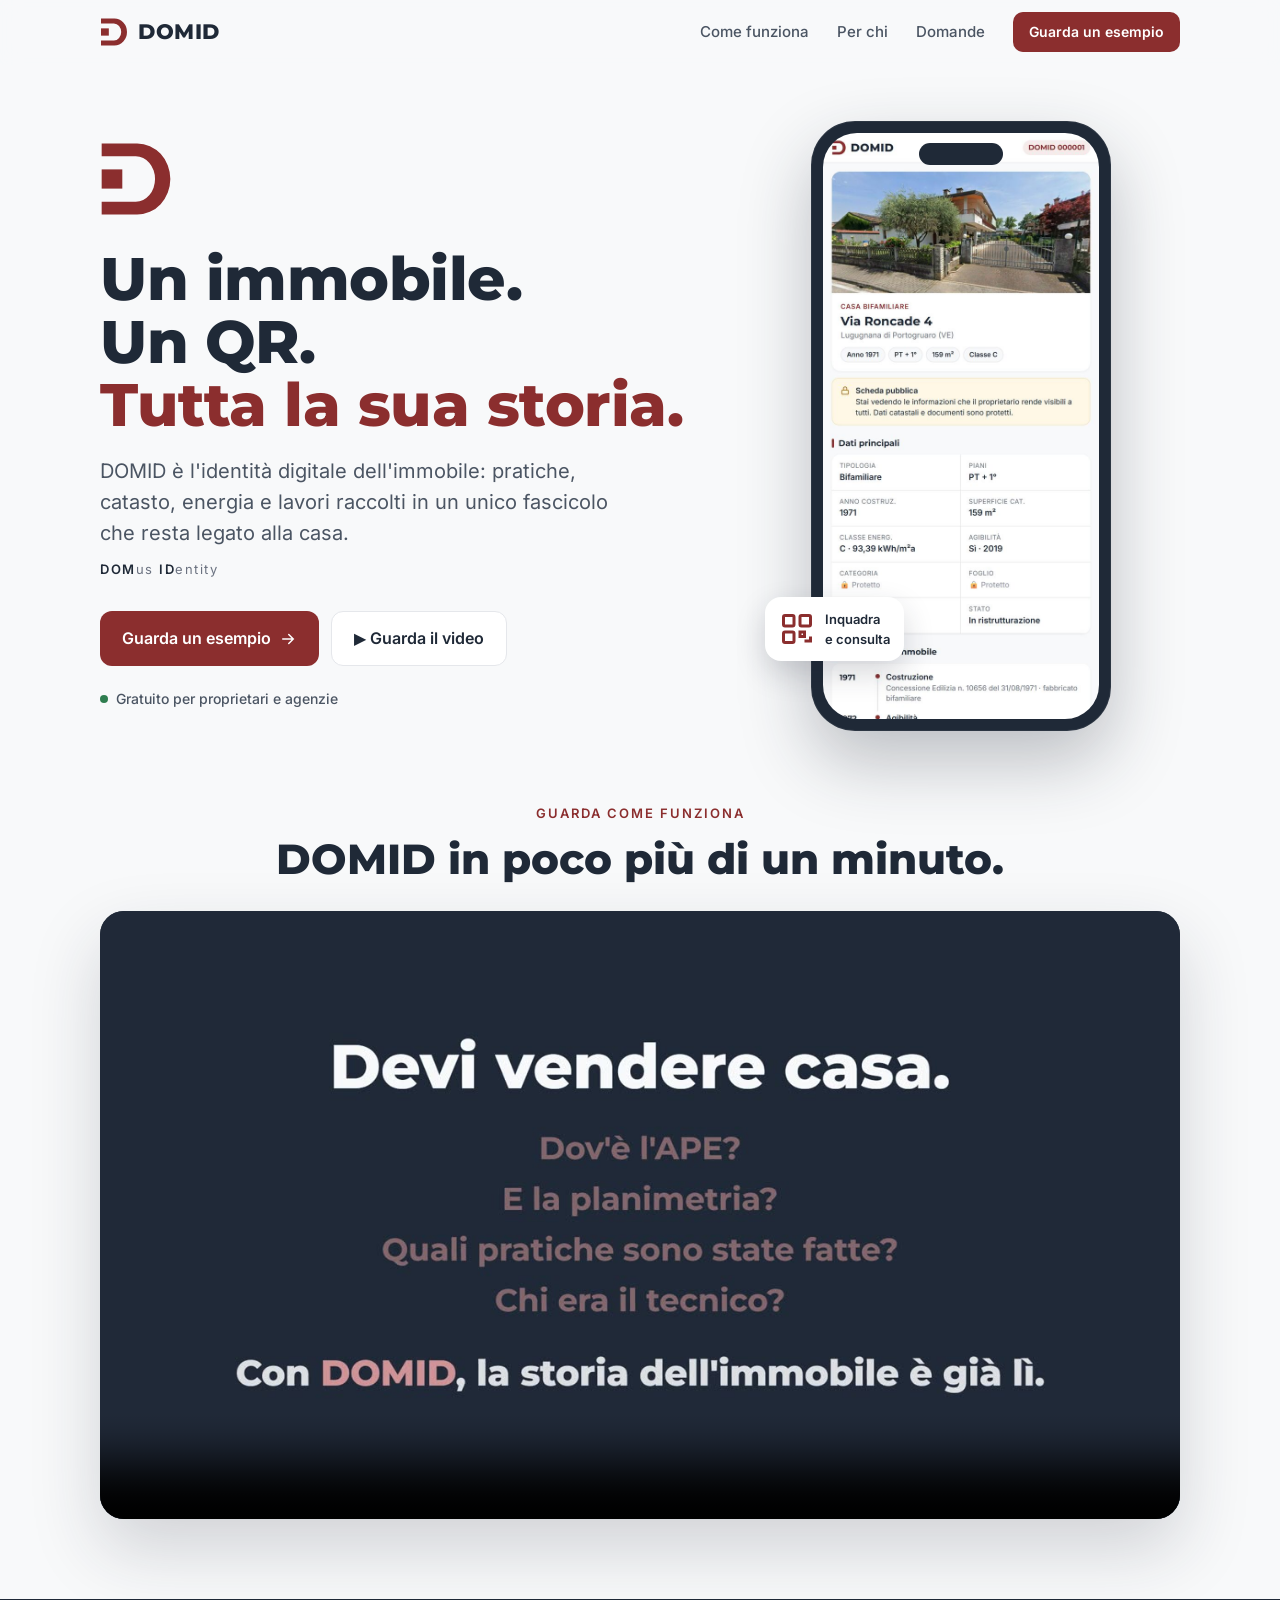
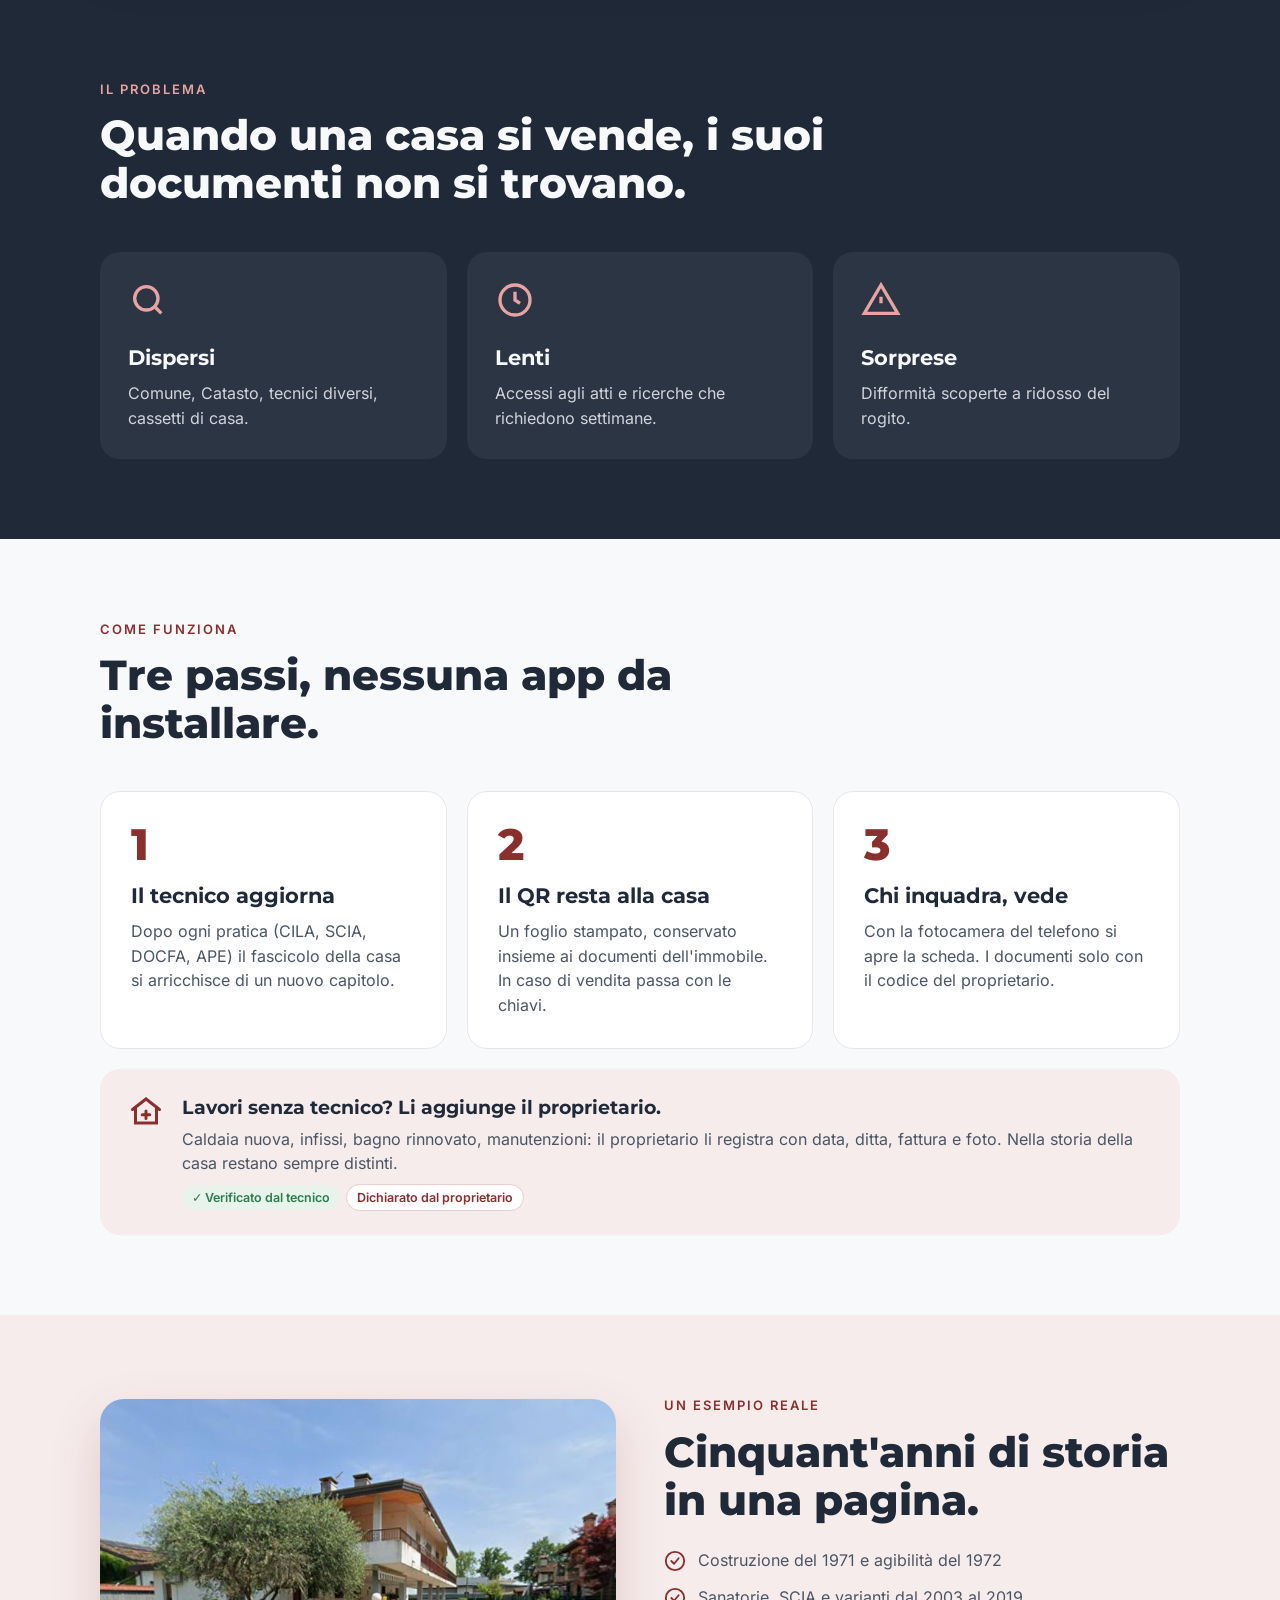
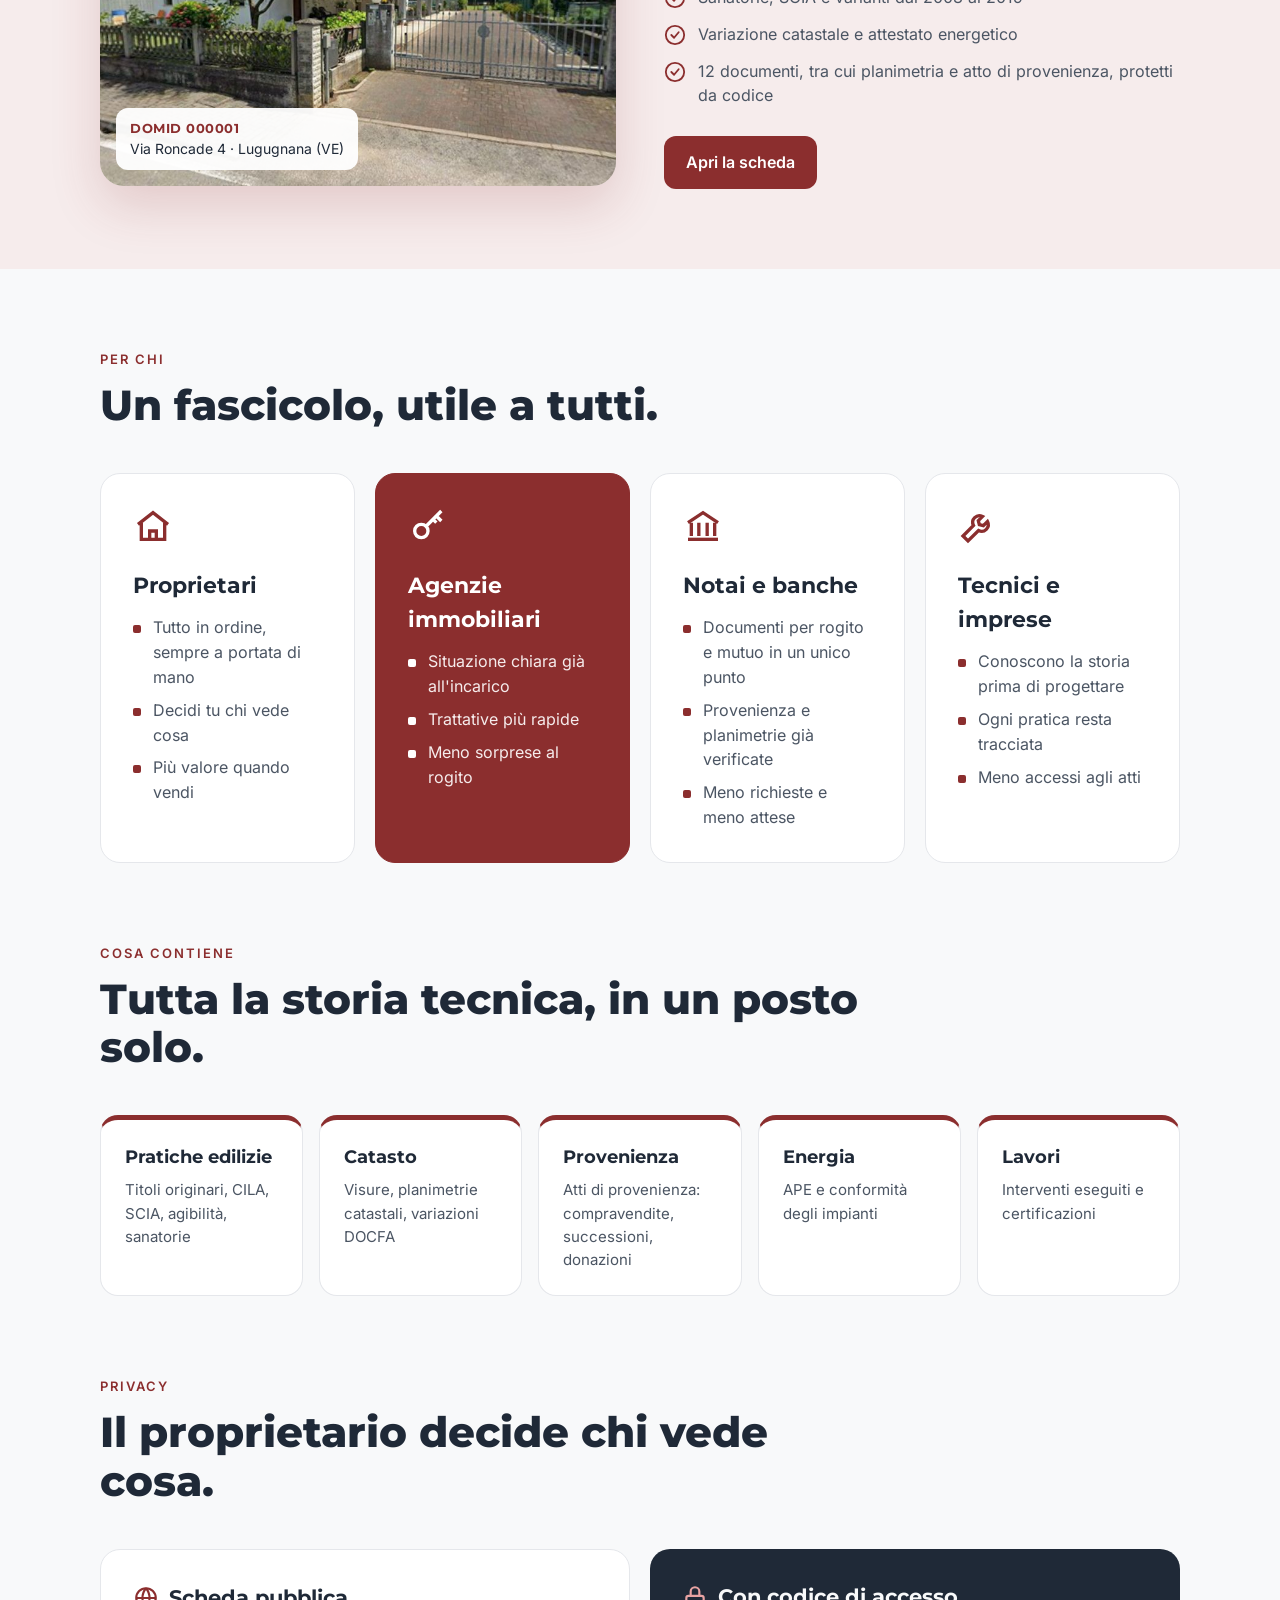
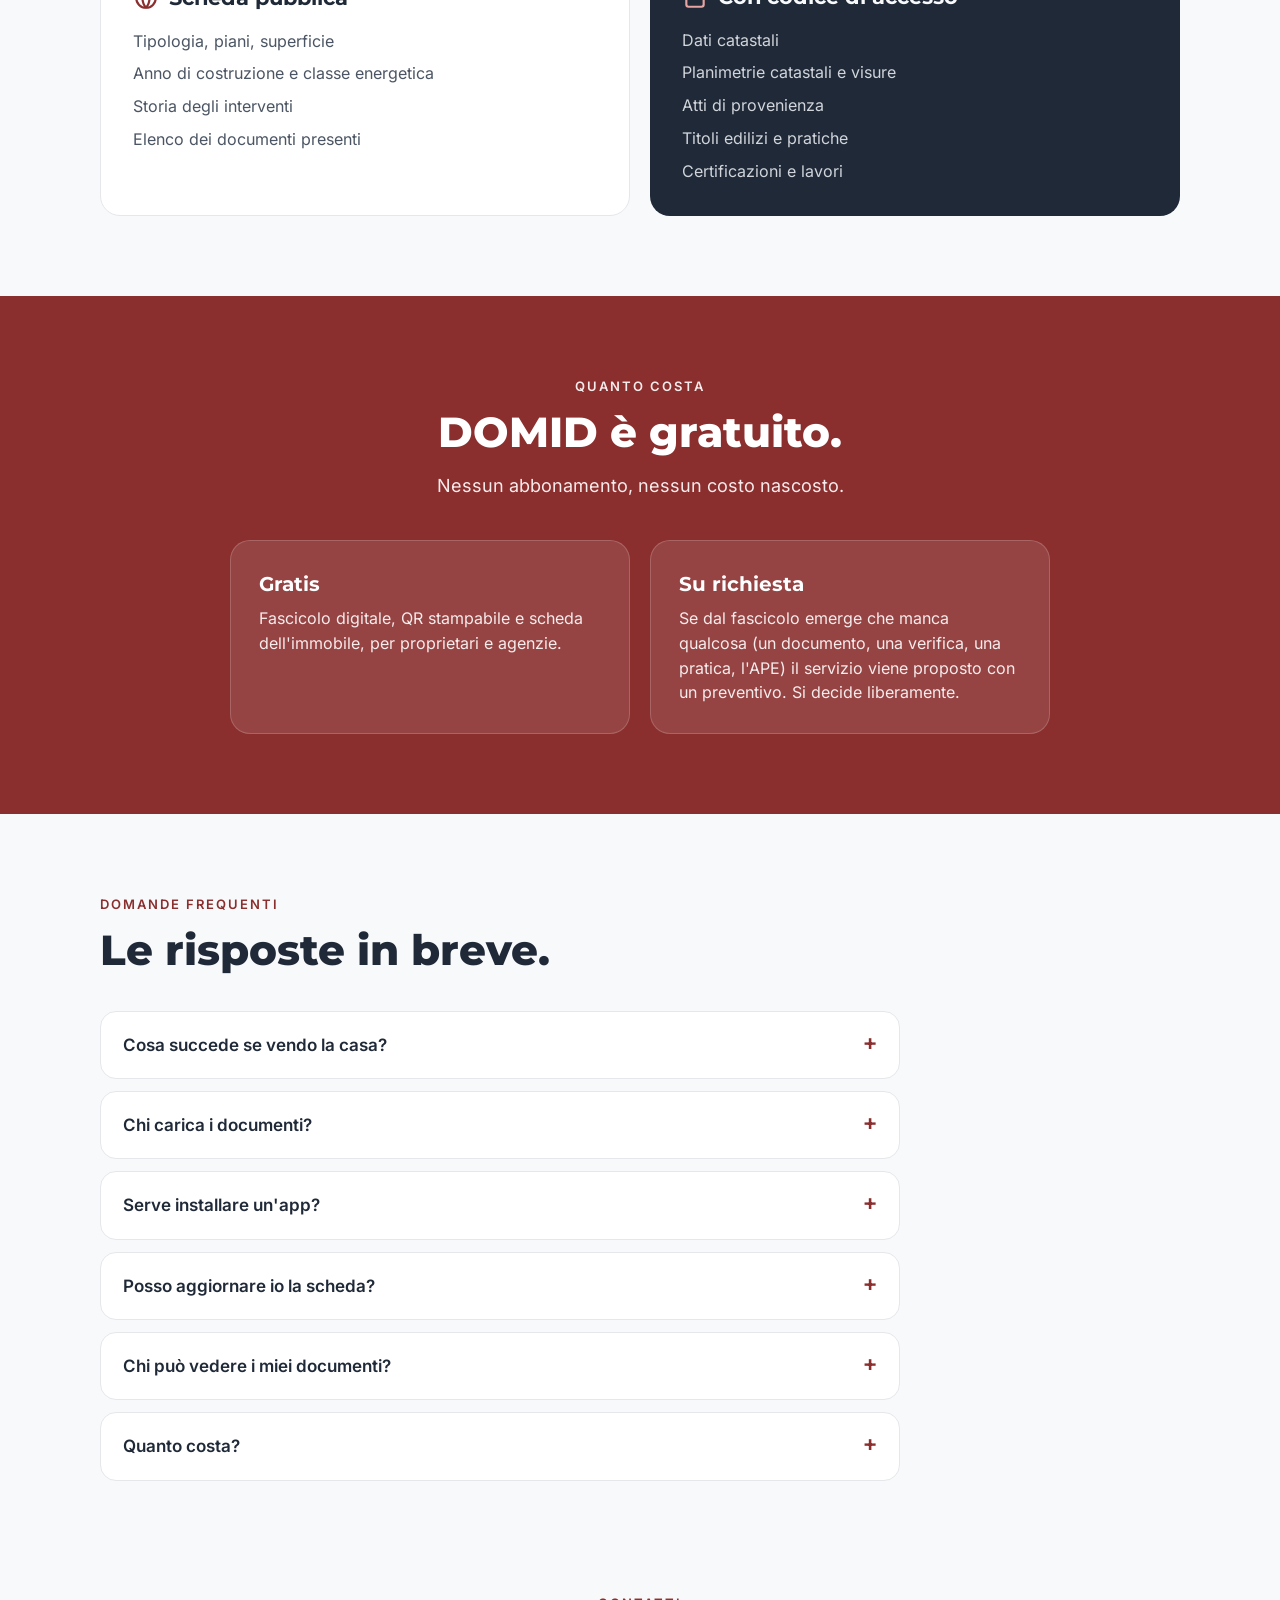
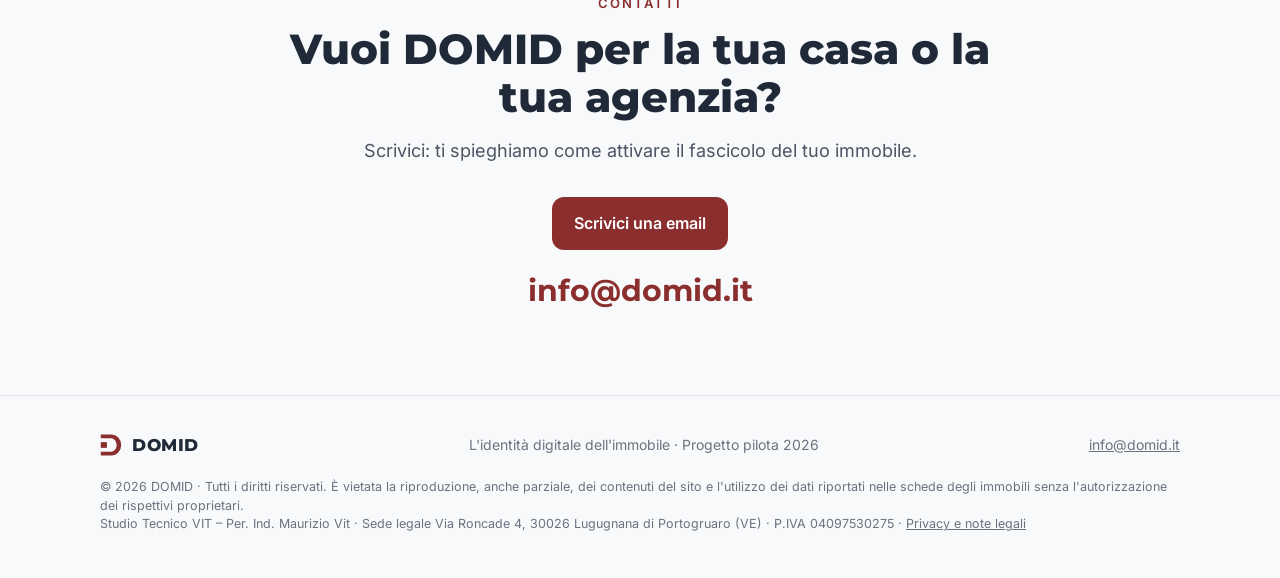
==== commit 1531a4d2: "DOMID: pagina privacy e note legali con P.IVA, link nei piedi pagina Co-Authored-By: Claude Opus 5.5" ====
--- a/index.html
+++ b/index.html
@@ -415,7 +415,7 @@
     <a class="brand" href="#"><svg><use href="#d"/></svg>DOMID</a>
     <span>L'identità digitale dell'immobile · Progetto pilota 2026</span>
     <a href="mailto:info@domid.it">info@domid.it</a>
-    <p style="flex-basis:100%;font-size:12.5px;line-height:1.5;margin-top:4px">© 2026 DOMID · Tutti i diritti riservati. È vietata la riproduzione, anche parziale, dei contenuti del sito e l'utilizzo dei dati riportati nelle schede degli immobili senza l'autorizzazione dei rispettivi proprietari.</p>
+    <p style="flex-basis:100%;font-size:12.5px;line-height:1.5;margin-top:4px">© 2026 DOMID · Tutti i diritti riservati. È vietata la riproduzione, anche parziale, dei contenuti del sito e l'utilizzo dei dati riportati nelle schede degli immobili senza l'autorizzazione dei rispettivi proprietari.<br>Studio Tecnico VIT – Per. Ind. Maurizio Vit · Sede legale Via Roncade 4, 30026 Lugugnana di Portogruaro (VE) · P.IVA 04097530275 · <a href="privacy.html">Privacy e note legali</a></p>
   </div>
 </footer>
 
